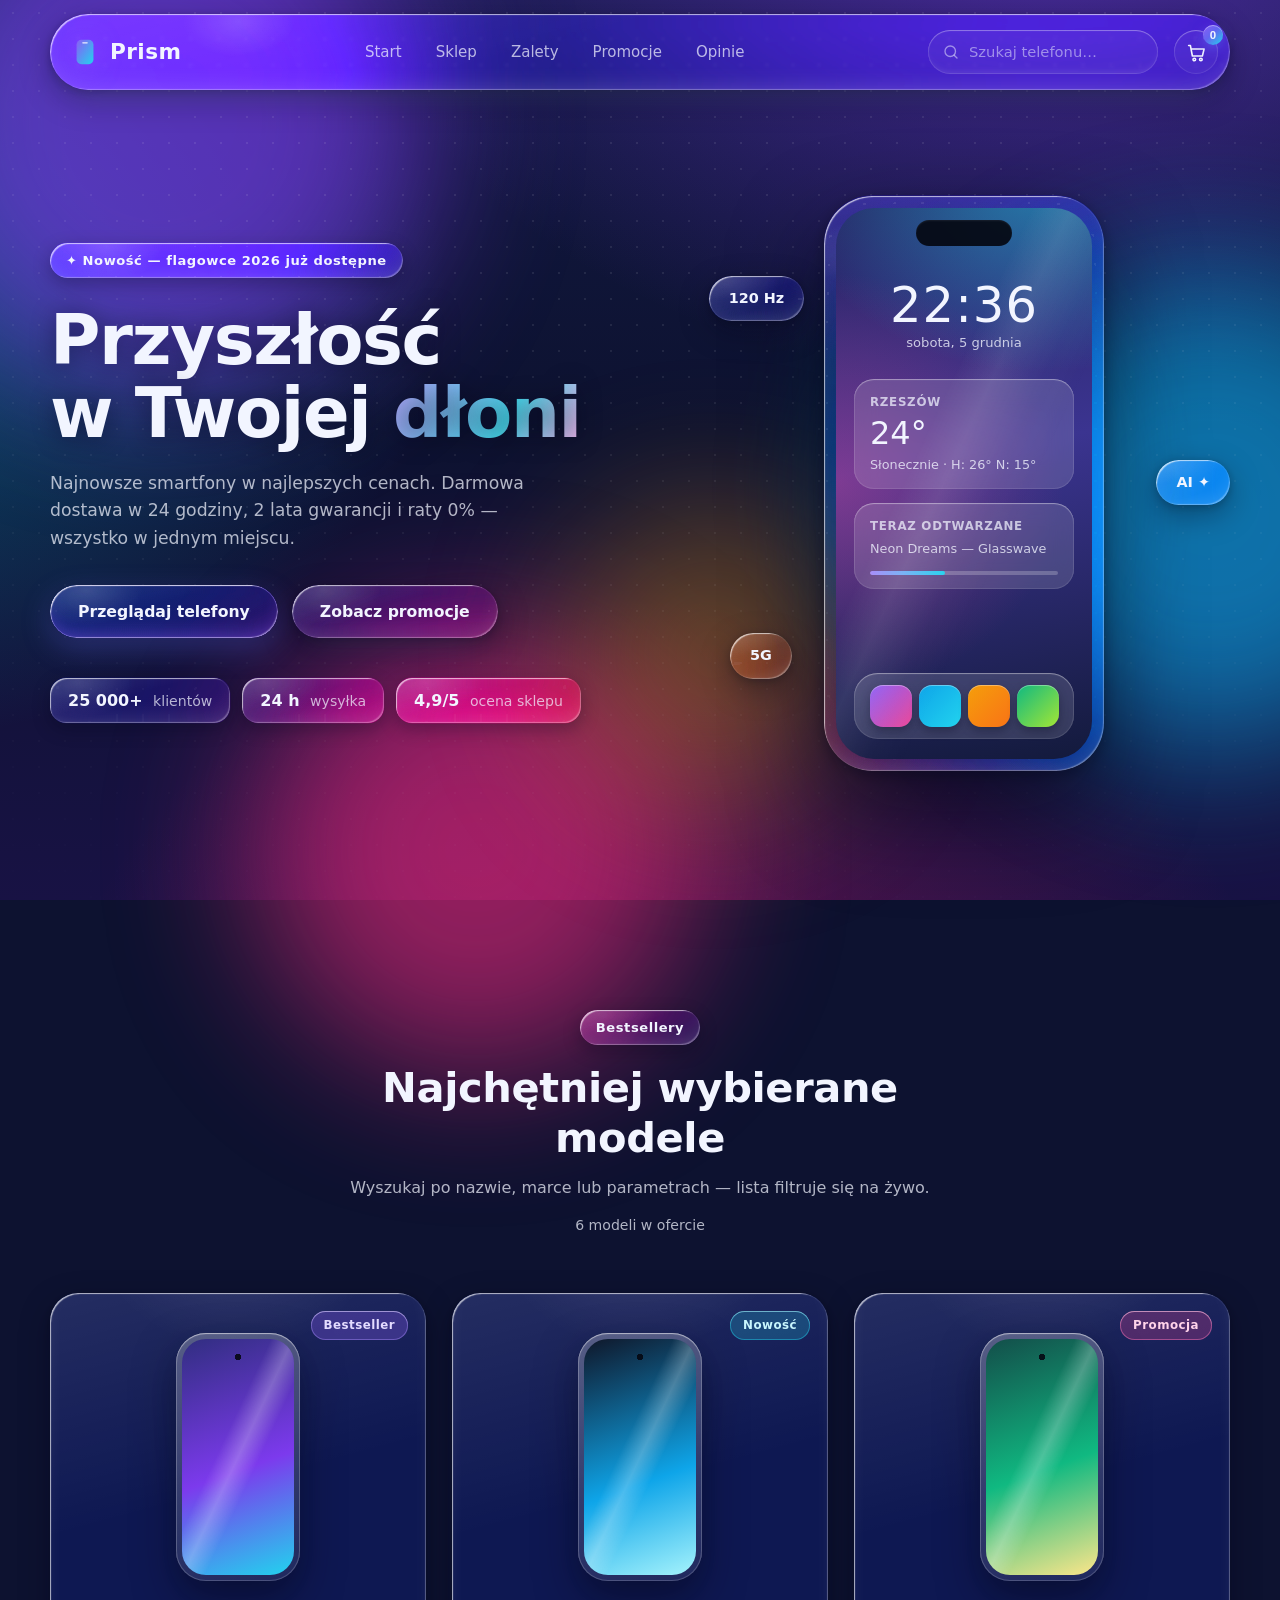
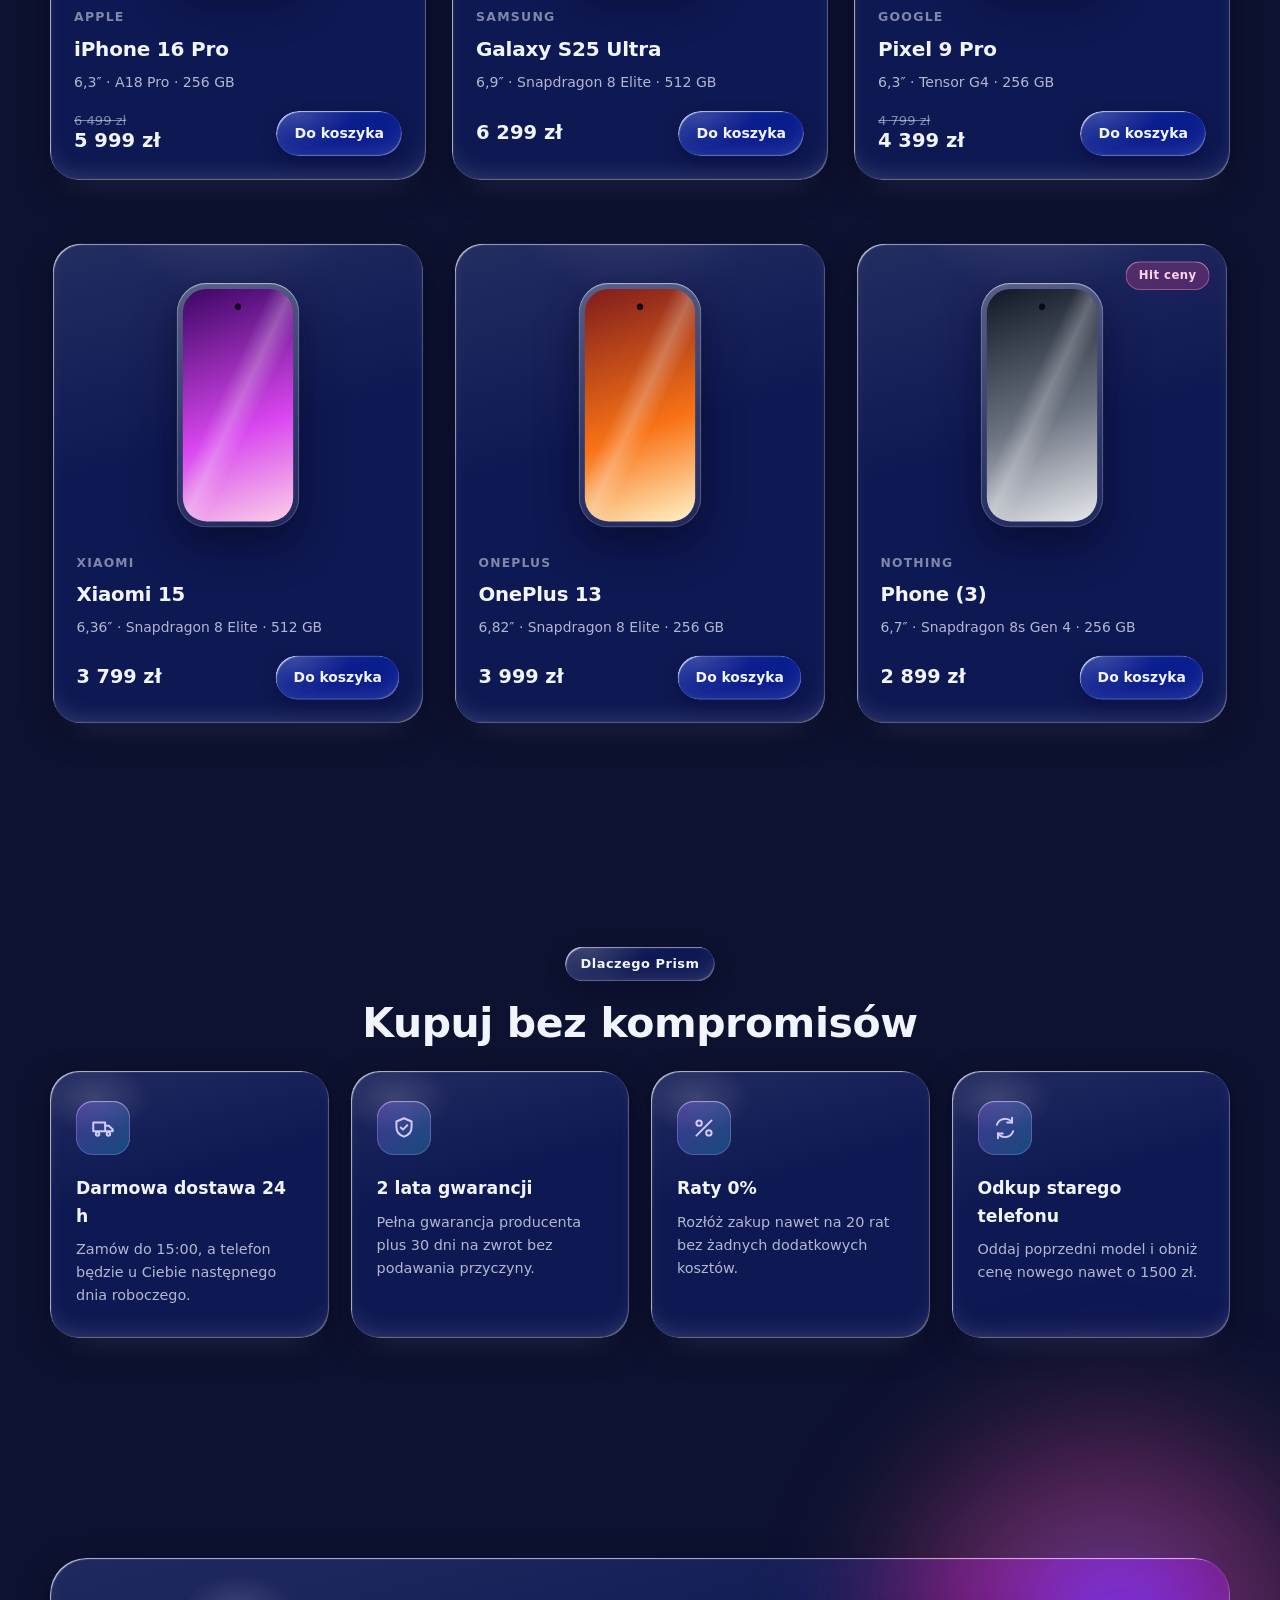
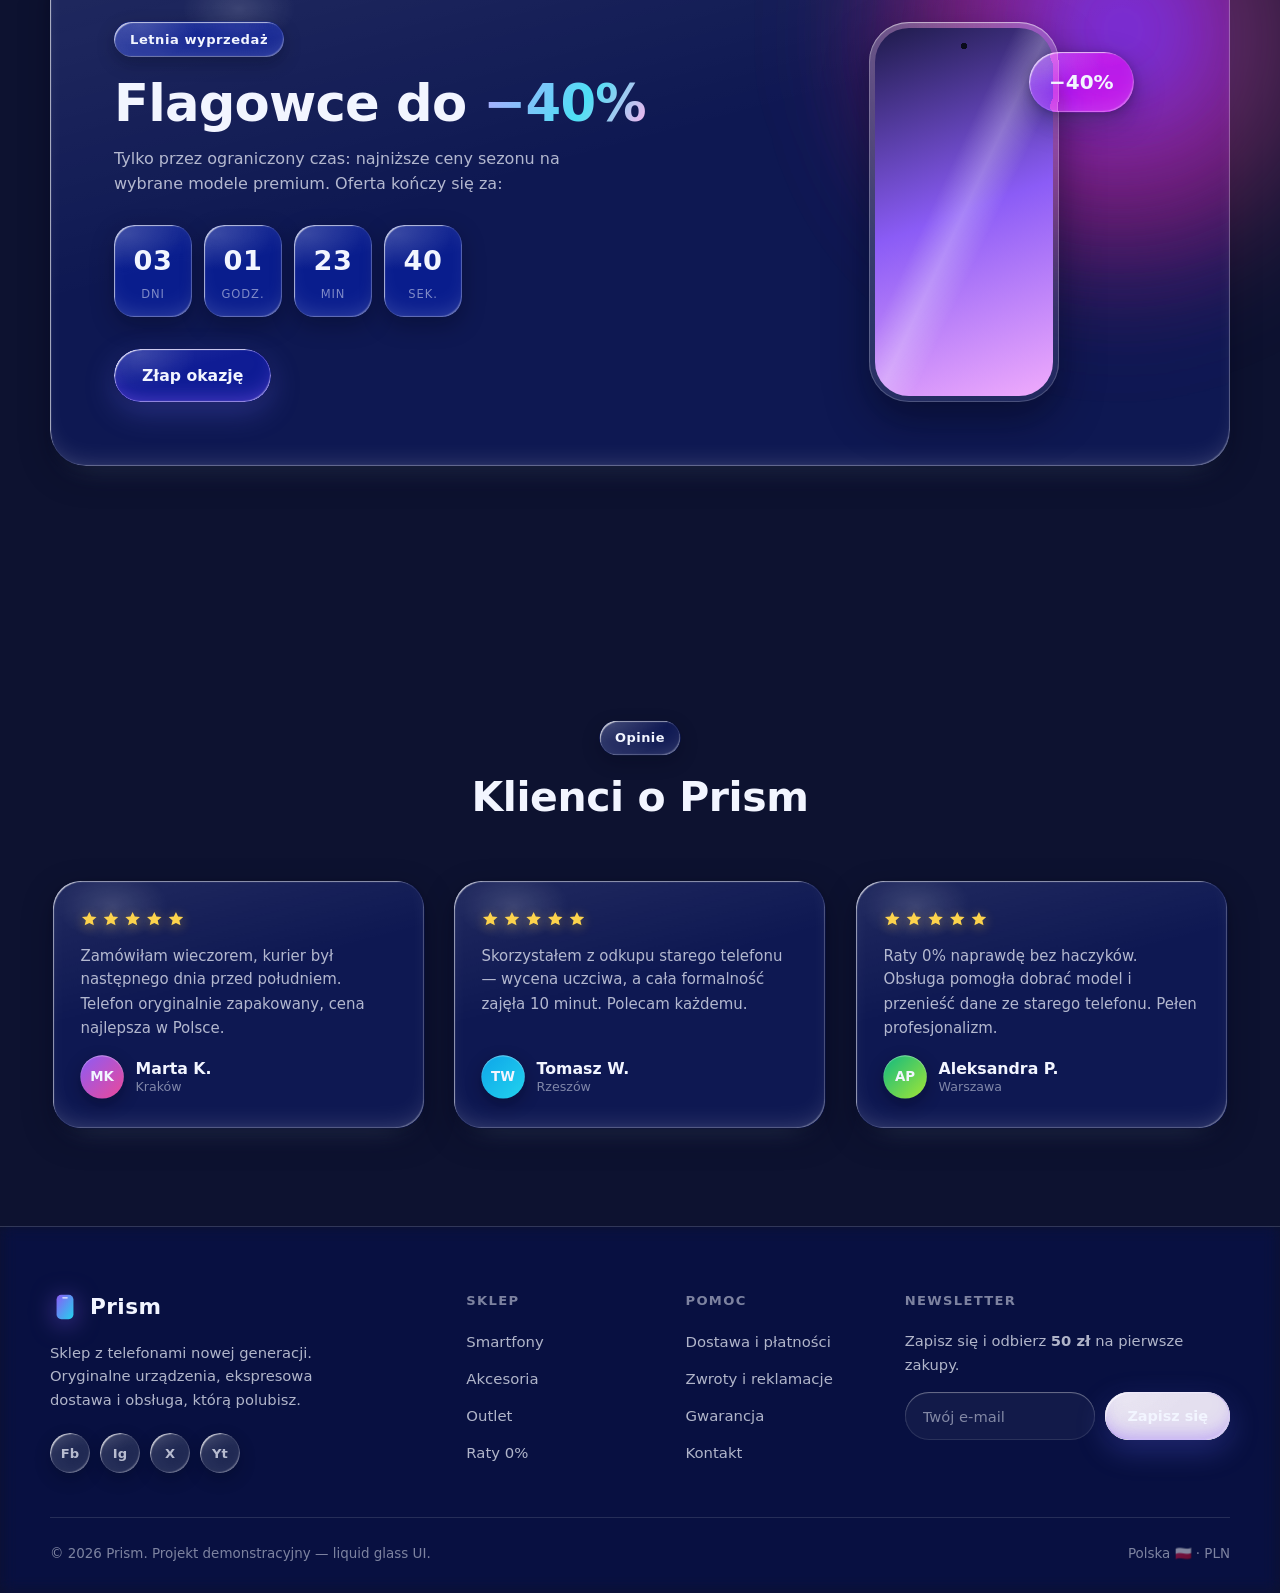
==== index.html @ cc66649d "Add files via upload" ====
<!DOCTYPE html>
<html lang="pl">
<head>
  <meta charset="UTF-8">
  <meta name="viewport" content="width=device-width, initial-scale=1">
  <title>Prism — telefony, które wyprzedzają czas</title>
  <meta name="description" content="Prism — sklep z telefonami w stylistyce liquid glass. Flagowce, bestsellery, promocje i raty 0%.">
  <link rel="icon" href="data:image/svg+xml,%3Csvg xmlns='http://www.w3.org/2000/svg' viewBox='0 0 64 64'%3E%3Cdefs%3E%3ClinearGradient id='g' x1='0' y1='0' x2='1' y2='1'%3E%3Cstop offset='0' stop-color='%238b5cf6'/%3E%3Cstop offset='1' stop-color='%2322d3ee'/%3E%3C/linearGradient%3E%3C/defs%3E%3Crect x='14' y='6' width='36' height='52' rx='10' fill='url(%23g)'/%3E%3Crect x='26' y='11' width='12' height='3' rx='1.5' fill='rgba(255,255,255,.85)'/%3E%3C/svg%3E">
  <link rel="stylesheet" href="styles.css">
</head>
<body>

  <!-- Tło: gradient + pływające kule światła -->
  <div class="bg" aria-hidden="true">
    <div class="orb orb-1"></div>
    <div class="orb orb-2"></div>
    <div class="orb orb-3"></div>
    <div class="orb orb-4"></div>
  </div>

  <!-- Filtr SVG — refrakcja ciekłego szkła (feDisplacementMap zniekształca tło pod szkłem) -->
  <svg class="lg-defs" width="0" height="0" aria-hidden="true" focusable="false">
    <filter id="liquid-lens" x="-35%" y="-35%" width="170%" height="170%" color-interpolation-filters="sRGB">
      <feTurbulence type="fractalNoise" baseFrequency="0.005 0.011" numOctaves="2" seed="14" result="noise"/>
      <feGaussianBlur in="noise" stdDeviation="2" result="soft"/>
      <feDisplacementMap in="SourceGraphic" in2="soft" scale="110" xChannelSelector="R" yChannelSelector="G"/>
    </filter>
  </svg>

  <!-- ===== NAGŁÓWEK ===== -->
  <header class="site-header" id="siteHeader">
    <div class="header-inner glass">
      <a class="logo" href="#start" aria-label="Prism — strona główna">
        <svg class="logo-mark" viewBox="0 0 64 64" aria-hidden="true">
          <defs>
            <linearGradient id="logo-g" x1="0" y1="0" x2="1" y2="1">
              <stop offset="0" stop-color="#8b5cf6"/>
              <stop offset="1" stop-color="#22d3ee"/>
            </linearGradient>
          </defs>
          <rect x="14" y="6" width="36" height="52" rx="10" fill="url(#logo-g)"/>
          <rect x="26" y="11" width="12" height="3" rx="1.5" fill="rgba(255,255,255,.85)"/>
        </svg>
        <span>Prism</span>
      </a>

      <nav class="main-nav" id="mainNav" aria-label="Nawigacja główna">
        <ul>
          <li><a href="#start">Start</a></li>
          <li><a href="#sklep">Sklep</a></li>
          <li><a href="#zalety">Zalety</a></li>
          <li><a href="#promocja">Promocje</a></li>
          <li><a href="#opinie">Opinie</a></li>
        </ul>
      </nav>

      <label class="search-box" for="searchInput">
        <svg viewBox="0 0 24 24" fill="none" stroke="currentColor" stroke-width="1.8" stroke-linecap="round" aria-hidden="true">
          <circle cx="11" cy="11" r="7"/>
          <path d="M20 20l-3.8-3.8"/>
        </svg>
        <input type="search" id="searchInput" placeholder="Szukaj telefonu…" autocomplete="off" aria-label="Szukaj telefonu">
      </label>

      <button class="cart-btn" id="cartBtn" type="button" aria-label="Koszyk">
        <svg viewBox="0 0 24 24" fill="none" stroke="currentColor" stroke-width="1.8" stroke-linecap="round" stroke-linejoin="round" aria-hidden="true">
          <path d="M3 4h2l2.3 12h11.4l2-8H6"/>
          <circle cx="9.5" cy="20" r="1.5"/>
          <circle cx="17" cy="20" r="1.5"/>
        </svg>
        <span class="cart-count" id="cartCount" hidden>0</span>
      </button>

      <button class="menu-toggle" id="menuToggle" type="button" aria-label="Menu" aria-expanded="false" aria-controls="mainNav">
        <span></span><span></span><span></span>
      </button>
    </div>
  </header>

  <main>

    <!-- ===== SEKCJA 1: HERO ===== -->
    <section class="hero" id="start">
      <div class="container hero-grid">
        <div class="hero-copy reveal">
          <span class="eyebrow glass">✦ Nowość — flagowce 2026 już dostępne</span>
          <h1>Przyszłość<br>w Twojej <span class="grad-text">dłoni</span></h1>
          <p class="lead">
            Najnowsze smartfony w najlepszych cenach. Darmowa dostawa w 24 godziny,
            2 lata gwarancji i raty 0% — wszystko w jednym miejscu.
          </p>
          <div class="hero-cta">
            <a class="btn btn-primary glass" href="#sklep">Przeglądaj telefony</a>
            <a class="btn btn-ghost glass" href="#promocja">Zobacz promocje</a>
          </div>
          <ul class="hero-stats">
            <li class="glass"><strong>25 000+</strong> klientów</li>
            <li class="glass"><strong>24 h</strong> wysyłka</li>
            <li class="glass"><strong>4,9/5</strong> ocena sklepu</li>
          </ul>
        </div>

        <div class="hero-visual reveal" style="--d:.15s" aria-hidden="true">
          <div class="phone-glow"></div>
          <div class="phone-frame glass">
            <div class="notch"></div>
            <div class="screen">
              <div class="screen-time" id="screenClock">9:41</div>
              <div class="screen-date" id="screenDate">czwartek, 12 czerwca</div>
              <div class="widget">
                <span class="w-title">Rzeszów</span>
                <span class="w-big">24°</span>
                <span class="w-sub">Słonecznie · H: 26° N: 15°</span>
              </div>
              <div class="widget widget-music">
                <span class="w-title">Teraz odtwarzane</span>
                <span class="w-sub">Neon Dreams — Glasswave</span>
                <span class="w-bar"><i></i></span>
              </div>
              <div class="dock">
                <i></i><i></i><i></i><i></i>
              </div>
            </div>
          </div>
          <span class="chip glass chip-1">120 Hz</span>
          <span class="chip glass chip-2">AI ✦</span>
          <span class="chip glass chip-3">5G</span>
        </div>
      </div>
    </section>

    <!-- ===== SEKCJA 2: BESTSELLERY / SKLEP ===== -->
    <section class="products" id="sklep">
      <div class="container">
        <div class="section-head reveal">
          <span class="eyebrow glass">Bestsellery</span>
          <h2>Najchętniej wybierane modele</h2>
          <p>Wyszukaj po nazwie, marce lub parametrach — lista filtruje się na żywo.</p>
          <p class="search-info" id="searchInfo">6 modeli w ofercie</p>
        </div>

        <div class="products-grid" id="productsGrid">

          <article class="product-card glass reveal" data-search="apple iphone 16 pro 256 gb a18 6,3">
            <span class="p-badge">Bestseller</span>
            <div class="p-visual"><div class="p-phone" style="--screen: linear-gradient(160deg,#312e81,#7c3aed 55%,#22d3ee)"></div></div>
            <div class="p-info">
              <span class="p-brand">Apple</span>
              <h3 class="p-name">iPhone 16 Pro</h3>
              <p class="p-specs">6,3″ · A18 Pro · 256&nbsp;GB</p>
              <div class="p-row">
                <p class="p-price"><s>6&nbsp;499&nbsp;zł</s><strong>5&nbsp;999&nbsp;zł</strong></p>
                <button class="add-btn glass" type="button">Do koszyka</button>
              </div>
            </div>
          </article>

          <article class="product-card glass reveal" style="--d:.05s" data-search="samsung galaxy s25 ultra 512 gb snapdragon 6,9">
            <span class="p-badge p-badge-new">Nowość</span>
            <div class="p-visual"><div class="p-phone" style="--screen: linear-gradient(160deg,#0f172a,#0ea5e9 60%,#a5f3fc)"></div></div>
            <div class="p-info">
              <span class="p-brand">Samsung</span>
              <h3 class="p-name">Galaxy S25 Ultra</h3>
              <p class="p-specs">6,9″ · Snapdragon 8 Elite · 512&nbsp;GB</p>
              <div class="p-row">
                <p class="p-price"><strong>6&nbsp;299&nbsp;zł</strong></p>
                <button class="add-btn glass" type="button">Do koszyka</button>
              </div>
            </div>
          </article>

          <article class="product-card glass reveal" style="--d:.1s" data-search="google pixel 9 pro 256 gb tensor g4 6,3">
            <span class="p-badge p-badge-sale">Promocja</span>
            <div class="p-visual"><div class="p-phone" style="--screen: linear-gradient(160deg,#134e4a,#10b981 55%,#fde68a)"></div></div>
            <div class="p-info">
              <span class="p-brand">Google</span>
              <h3 class="p-name">Pixel 9 Pro</h3>
              <p class="p-specs">6,3″ · Tensor G4 · 256&nbsp;GB</p>
              <div class="p-row">
                <p class="p-price"><s>4&nbsp;799&nbsp;zł</s><strong>4&nbsp;399&nbsp;zł</strong></p>
                <button class="add-btn glass" type="button">Do koszyka</button>
              </div>
            </div>
          </article>

          <article class="product-card glass reveal" style="--d:.15s" data-search="xiaomi 15 512 gb snapdragon 6,36">
            <div class="p-visual"><div class="p-phone" style="--screen: linear-gradient(160deg,#3b0764,#d946ef 60%,#fbcfe8)"></div></div>
            <div class="p-info">
              <span class="p-brand">Xiaomi</span>
              <h3 class="p-name">Xiaomi 15</h3>
              <p class="p-specs">6,36″ · Snapdragon 8 Elite · 512&nbsp;GB</p>
              <div class="p-row">
                <p class="p-price"><strong>3&nbsp;799&nbsp;zł</strong></p>
                <button class="add-btn glass" type="button">Do koszyka</button>
              </div>
            </div>
          </article>

          <article class="product-card glass reveal" style="--d:.2s" data-search="oneplus 13 256 gb snapdragon 6,82">
            <div class="p-visual"><div class="p-phone" style="--screen: linear-gradient(160deg,#7f1d1d,#f97316 60%,#fef3c7)"></div></div>
            <div class="p-info">
              <span class="p-brand">OnePlus</span>
              <h3 class="p-name">OnePlus 13</h3>
              <p class="p-specs">6,82″ · Snapdragon 8 Elite · 256&nbsp;GB</p>
              <div class="p-row">
                <p class="p-price"><strong>3&nbsp;999&nbsp;zł</strong></p>
                <button class="add-btn glass" type="button">Do koszyka</button>
              </div>
            </div>
          </article>

          <article class="product-card glass reveal" style="--d:.25s" data-search="nothing phone 3 256 gb snapdragon 6,7">
            <span class="p-badge p-badge-sale">Hit ceny</span>
            <div class="p-visual"><div class="p-phone" style="--screen: linear-gradient(160deg,#111827,#6b7280 55%,#e5e7eb)"></div></div>
            <div class="p-info">
              <span class="p-brand">Nothing</span>
              <h3 class="p-name">Phone (3)</h3>
              <p class="p-specs">6,7″ · Snapdragon 8s Gen 4 · 256&nbsp;GB</p>
              <div class="p-row">
                <p class="p-price"><strong>2&nbsp;899&nbsp;zł</strong></p>
                <button class="add-btn glass" type="button">Do koszyka</button>
              </div>
            </div>
          </article>

        </div>

        <div class="empty-state glass" id="emptyState" hidden>
          <p>Brak wyników dla „<span id="emptyQuery"></span>”.</p>
          <button class="btn btn-ghost glass" id="clearSearch" type="button">Wyczyść wyszukiwanie</button>
        </div>
      </div>
    </section>

    <!-- ===== SEKCJA 3: ZALETY ===== -->
    <section class="features" id="zalety">
      <div class="container">
        <div class="section-head reveal">
          <span class="eyebrow glass">Dlaczego Prism</span>
          <h2>Kupuj bez kompromisów</h2>
        </div>
        <div class="features-grid">

          <div class="feature-tile glass reveal">
            <span class="f-icon">
              <svg viewBox="0 0 24 24" fill="none" stroke="currentColor" stroke-width="1.8" stroke-linecap="round" stroke-linejoin="round"><path d="M3 7h11v8H3z"/><path d="M14 10h3.4L21 13.4V15h-7"/><circle cx="7" cy="17.5" r="1.6"/><circle cx="17" cy="17.5" r="1.6"/></svg>
            </span>
            <h3>Darmowa dostawa 24 h</h3>
            <p>Zamów do 15:00, a telefon będzie u Ciebie następnego dnia roboczego.</p>
          </div>

          <div class="feature-tile glass reveal" style="--d:.05s">
            <span class="f-icon">
              <svg viewBox="0 0 24 24" fill="none" stroke="currentColor" stroke-width="1.8" stroke-linecap="round" stroke-linejoin="round"><path d="M12 3l7 3v5c0 4.6-3 7.6-7 9-4-1.4-7-4.4-7-9V6l7-3z"/><path d="M9 11.5l2 2 4-4"/></svg>
            </span>
            <h3>2 lata gwarancji</h3>
            <p>Pełna gwarancja producenta plus 30 dni na zwrot bez podawania przyczyny.</p>
          </div>

          <div class="feature-tile glass reveal" style="--d:.1s">
            <span class="f-icon">
              <svg viewBox="0 0 24 24" fill="none" stroke="currentColor" stroke-width="1.8" stroke-linecap="round"><path d="M19 5L5 19"/><circle cx="7.5" cy="7.5" r="2.5"/><circle cx="16.5" cy="16.5" r="2.5"/></svg>
            </span>
            <h3>Raty 0%</h3>
            <p>Rozłóż zakup nawet na 20 rat bez żadnych dodatkowych kosztów.</p>
          </div>

          <div class="feature-tile glass reveal" style="--d:.15s">
            <span class="f-icon">
              <svg viewBox="0 0 24 24" fill="none" stroke="currentColor" stroke-width="1.8" stroke-linecap="round" stroke-linejoin="round"><path d="M4.5 9A8 8 0 0118.6 7"/><path d="M19.5 15A8 8 0 015.4 17"/><path d="M18.5 2.5V7H14"/><path d="M5.5 21.5V17H10"/></svg>
            </span>
            <h3>Odkup starego telefonu</h3>
            <p>Oddaj poprzedni model i obniż cenę nowego nawet o 1500 zł.</p>
          </div>

        </div>
      </div>
    </section>

    <!-- ===== SEKCJA 4: PROMOCJA + ODLICZANIE ===== -->
    <section class="promo" id="promocja">
      <div class="container">
        <div class="promo-banner glass reveal">
          <div class="promo-blob" aria-hidden="true"></div>
          <div class="promo-copy">
            <span class="eyebrow glass">Letnia wyprzedaż</span>
            <h2>Flagowce do <span class="grad-text">−40%</span></h2>
            <p>Tylko przez ograniczony czas: najniższe ceny sezonu na wybrane modele premium. Oferta kończy się za:</p>
            <div class="countdown" aria-live="polite">
              <div class="time-box glass"><span class="t-num" id="cd-days">00</span><span class="t-label">dni</span></div>
              <div class="time-box glass"><span class="t-num" id="cd-hours">00</span><span class="t-label">godz.</span></div>
              <div class="time-box glass"><span class="t-num" id="cd-mins">00</span><span class="t-label">min</span></div>
              <div class="time-box glass"><span class="t-num" id="cd-secs">00</span><span class="t-label">sek.</span></div>
            </div>
            <a class="btn btn-primary glass" href="#sklep">Złap okazję</a>
          </div>
          <div class="promo-visual" aria-hidden="true">
            <div class="p-phone p-phone-big" style="--screen: linear-gradient(160deg,#1e1b4b,#8b5cf6 50%,#f0abfc)"></div>
            <span class="promo-tag glass">−40%</span>
          </div>
        </div>
      </div>
    </section>

    <!-- ===== SEKCJA 5: OPINIE ===== -->
    <section class="reviews" id="opinie">
      <div class="container">
        <div class="section-head reveal">
          <span class="eyebrow glass">Opinie</span>
          <h2>Klienci o Prism</h2>
        </div>
        <div class="reviews-grid">

          <figure class="review-card glass reveal">
            <div class="stars" aria-label="5 z 5 gwiazdek">
              <svg viewBox="0 0 24 24"><path d="M12 2l2.95 6.32 6.9.6-5.22 4.55 1.55 6.74L12 16.98 5.82 20.21l1.55-6.74L2.15 8.92l6.9-.6L12 2z"/></svg>
              <svg viewBox="0 0 24 24"><path d="M12 2l2.95 6.32 6.9.6-5.22 4.55 1.55 6.74L12 16.98 5.82 20.21l1.55-6.74L2.15 8.92l6.9-.6L12 2z"/></svg>
              <svg viewBox="0 0 24 24"><path d="M12 2l2.95 6.32 6.9.6-5.22 4.55 1.55 6.74L12 16.98 5.82 20.21l1.55-6.74L2.15 8.92l6.9-.6L12 2z"/></svg>
              <svg viewBox="0 0 24 24"><path d="M12 2l2.95 6.32 6.9.6-5.22 4.55 1.55 6.74L12 16.98 5.82 20.21l1.55-6.74L2.15 8.92l6.9-.6L12 2z"/></svg>
              <svg viewBox="0 0 24 24"><path d="M12 2l2.95 6.32 6.9.6-5.22 4.55 1.55 6.74L12 16.98 5.82 20.21l1.55-6.74L2.15 8.92l6.9-.6L12 2z"/></svg>
            </div>
            <blockquote>Zamówiłam wieczorem, kurier był następnego dnia przed południem. Telefon oryginalnie zapakowany, cena najlepsza w Polsce.</blockquote>
            <figcaption><span class="avatar" style="--av: linear-gradient(135deg,#8b5cf6,#ec4899)">MK</span><span><strong>Marta K.</strong><em>Kraków</em></span></figcaption>
          </figure>

          <figure class="review-card glass reveal" style="--d:.08s">
            <div class="stars" aria-label="5 z 5 gwiazdek">
              <svg viewBox="0 0 24 24"><path d="M12 2l2.95 6.32 6.9.6-5.22 4.55 1.55 6.74L12 16.98 5.82 20.21l1.55-6.74L2.15 8.92l6.9-.6L12 2z"/></svg>
              <svg viewBox="0 0 24 24"><path d="M12 2l2.95 6.32 6.9.6-5.22 4.55 1.55 6.74L12 16.98 5.82 20.21l1.55-6.74L2.15 8.92l6.9-.6L12 2z"/></svg>
              <svg viewBox="0 0 24 24"><path d="M12 2l2.95 6.32 6.9.6-5.22 4.55 1.55 6.74L12 16.98 5.82 20.21l1.55-6.74L2.15 8.92l6.9-.6L12 2z"/></svg>
              <svg viewBox="0 0 24 24"><path d="M12 2l2.95 6.32 6.9.6-5.22 4.55 1.55 6.74L12 16.98 5.82 20.21l1.55-6.74L2.15 8.92l6.9-.6L12 2z"/></svg>
              <svg viewBox="0 0 24 24"><path d="M12 2l2.95 6.32 6.9.6-5.22 4.55 1.55 6.74L12 16.98 5.82 20.21l1.55-6.74L2.15 8.92l6.9-.6L12 2z"/></svg>
            </div>
            <blockquote>Skorzystałem z odkupu starego telefonu — wycena uczciwa, a cała formalność zajęła 10 minut. Polecam każdemu.</blockquote>
            <figcaption><span class="avatar" style="--av: linear-gradient(135deg,#0ea5e9,#22d3ee)">TW</span><span><strong>Tomasz W.</strong><em>Rzeszów</em></span></figcaption>
          </figure>

          <figure class="review-card glass reveal" style="--d:.16s">
            <div class="stars" aria-label="5 z 5 gwiazdek">
              <svg viewBox="0 0 24 24"><path d="M12 2l2.95 6.32 6.9.6-5.22 4.55 1.55 6.74L12 16.98 5.82 20.21l1.55-6.74L2.15 8.92l6.9-.6L12 2z"/></svg>
              <svg viewBox="0 0 24 24"><path d="M12 2l2.95 6.32 6.9.6-5.22 4.55 1.55 6.74L12 16.98 5.82 20.21l1.55-6.74L2.15 8.92l6.9-.6L12 2z"/></svg>
              <svg viewBox="0 0 24 24"><path d="M12 2l2.95 6.32 6.9.6-5.22 4.55 1.55 6.74L12 16.98 5.82 20.21l1.55-6.74L2.15 8.92l6.9-.6L12 2z"/></svg>
              <svg viewBox="0 0 24 24"><path d="M12 2l2.95 6.32 6.9.6-5.22 4.55 1.55 6.74L12 16.98 5.82 20.21l1.55-6.74L2.15 8.92l6.9-.6L12 2z"/></svg>
              <svg viewBox="0 0 24 24"><path d="M12 2l2.95 6.32 6.9.6-5.22 4.55 1.55 6.74L12 16.98 5.82 20.21l1.55-6.74L2.15 8.92l6.9-.6L12 2z"/></svg>
            </div>
            <blockquote>Raty 0% naprawdę bez haczyków. Obsługa pomogła dobrać model i przenieść dane ze starego telefonu. Pełen profesjonalizm.</blockquote>
            <figcaption><span class="avatar" style="--av: linear-gradient(135deg,#10b981,#a3e635)">AP</span><span><strong>Aleksandra P.</strong><em>Warszawa</em></span></figcaption>
          </figure>

        </div>
      </div>
    </section>

  </main>

  <!-- ===== STOPKA ===== -->
  <footer class="site-footer">
    <div class="container">
      <div class="footer-grid">
        <div class="footer-about">
          <a class="logo" href="#start">
            <svg class="logo-mark" viewBox="0 0 64 64" aria-hidden="true">
              <rect x="14" y="6" width="36" height="52" rx="10" fill="url(#logo-g)"/>
              <rect x="26" y="11" width="12" height="3" rx="1.5" fill="rgba(255,255,255,.85)"/>
            </svg>
            <span>Prism</span>
          </a>
          <p>Sklep z telefonami nowej generacji. Oryginalne urządzenia, ekspresowa dostawa i obsługa, którą polubisz.</p>
          <div class="socials">
            <a href="#" class="glass" aria-label="Facebook">Fb</a>
            <a href="#" class="glass" aria-label="Instagram">Ig</a>
            <a href="#" class="glass" aria-label="X">X</a>
            <a href="#" class="glass" aria-label="YouTube">Yt</a>
          </div>
        </div>

        <nav class="footer-col" aria-label="Sklep">
          <h4>Sklep</h4>
          <ul>
            <li><a href="#sklep">Smartfony</a></li>
            <li><a href="#sklep">Akcesoria</a></li>
            <li><a href="#promocja">Outlet</a></li>
            <li><a href="#zalety">Raty 0%</a></li>
          </ul>
        </nav>

        <nav class="footer-col" aria-label="Pomoc">
          <h4>Pomoc</h4>
          <ul>
            <li><a href="#zalety">Dostawa i płatności</a></li>
            <li><a href="#zalety">Zwroty i reklamacje</a></li>
            <li><a href="#zalety">Gwarancja</a></li>
            <li><a href="#opinie">Kontakt</a></li>
          </ul>
        </nav>

        <div class="footer-col footer-news">
          <h4>Newsletter</h4>
          <p>Zapisz się i odbierz <strong>50 zł</strong> na pierwsze zakupy.</p>
          <form class="newsletter-form" id="newsletterForm" novalidate>
            <input type="email" id="newsletterEmail" placeholder="Twój e-mail" required aria-label="Adres e-mail">
            <button class="btn btn-primary glass" type="submit">Zapisz się</button>
          </form>
          <p class="newsletter-msg" id="newsletterMsg" hidden>Dziękujemy! Sprawdź skrzynkę ✦</p>
        </div>
      </div>

      <div class="footer-bottom">
        <p>© <span id="year">2026</span> Prism. Projekt demonstracyjny — liquid glass UI.</p>
        <p>Polska 🇵🇱 · PLN</p>
      </div>
    </div>
  </footer>

  <div class="toast glass" id="toast" role="status" aria-live="polite"></div>

  <script src="script.js"></script>
</body>
</html>
---- styles.css ----
/* ============================================================
   PRISM — sklep z telefonami | LIQUID GLASS (styl iOS 26)
   Szkło = 3 warstwy:
     ::before  → refrakcja tła (backdrop-filter + feDisplacementMap)
     ::after   → delikatny tint + świetlisty rant (rim light)
     treść     → normalny przepływ, ponad warstwami
   ============================================================ */

@property --lg-tint {
  syntax: "<color>";
  inherits: true;
  initial-value: rgba(255, 255, 255, 0.03);
}

:root {
  --bg: #0d1230;
  --ink: #f2f5ff;
  --muted: rgba(242, 245, 255, .72);
  --faint: rgba(242, 245, 255, .5);
  --hairline: rgba(255, 255, 255, .12);
  --violet: #8b5cf6;
  --cyan: #22d3ee;
  --pink: #ec4899;
  --grad: linear-gradient(135deg, #8b5cf6, #6366f1 45%, #22d3ee);
  --header-h: 76px;
}

* { margin: 0; padding: 0; box-sizing: border-box; }

html { scroll-behavior: smooth; }

body {
  font-family: "Segoe UI Variable Display", "Segoe UI", system-ui, -apple-system, sans-serif;
  background: var(--bg);
  color: var(--ink);
  line-height: 1.6;
  overflow-x: hidden;
  -webkit-font-smoothing: antialiased;
}

::selection { background: rgba(139, 92, 246, .45); }

img, svg { display: block; }

a { color: inherit; text-decoration: none; }

ul { list-style: none; }

:focus-visible {
  outline: 2px solid var(--cyan);
  outline-offset: 3px;
  border-radius: 6px;
}

.container {
  width: min(1180px, 100% - 48px);
  margin-inline: auto;
}

section { scroll-margin-top: calc(var(--header-h) + 24px); }

.lg-defs { position: absolute; }

/* ============================================================
   TŁO — żywa „tapeta”: kolorowe kule + siatka punktów
   (im bogatsze tło, tym lepiej widać refrakcję szkła)
   ============================================================ */

.bg {
  position: fixed;
  inset: 0;
  z-index: -3;
  background:
    radial-gradient(1150px 800px at 82% -12%, rgba(124, 58, 237, .55), transparent 62%),
    radial-gradient(1000px 760px at -12% 32%, rgba(8, 145, 178, .5), transparent 60%),
    radial-gradient(950px 720px at 52% 118%, rgba(190, 24, 93, .45), transparent 64%),
    linear-gradient(180deg, #131a44, #0d1230 48%, #181244);
}

.bg::after {
  /* siatka punktów — przez soczewkę szkła pięknie faluje */
  content: "";
  position: absolute;
  inset: 0;
  background-image: radial-gradient(rgba(255, 255, 255, .16) 1px, transparent 1.6px);
  background-size: 26px 26px;
  opacity: .55;
  -webkit-mask-image: radial-gradient(130% 120% at 50% 0%, #000 30%, transparent 95%);
  mask-image: radial-gradient(130% 120% at 50% 0%, #000 30%, transparent 95%);
}

.orb {
  position: fixed;
  z-index: -2;
  border-radius: 50%;
  filter: blur(75px);
  opacity: .65;
  animation: drift 26s ease-in-out infinite alternate;
}

.orb-1 { width: 540px; height: 540px; background: #7c3aed; top: -150px; left: -110px; }
.orb-2 { width: 480px; height: 480px; background: #0ea5e9; top: 30%; right: -170px; animation-delay: -8s; animation-duration: 30s; }
.orb-3 { width: 440px; height: 440px; background: #db2777; bottom: -170px; left: 20%; animation-delay: -16s; animation-duration: 34s; }
.orb-4 { width: 300px; height: 300px; background: #f59e0b; top: 56%; left: 44%; opacity: .35; animation-delay: -22s; animation-duration: 38s; }

@keyframes drift {
  from { transform: translate(0, 0) scale(1); }
  to   { transform: translate(90px, 60px) scale(1.15); }
}

/* ============================================================
   LIQUID GLASS — rdzeń efektu
   ============================================================ */

.glass {
  /* z-index: 0 tworzy kontekst warstw dla pseudoelementów,
     nie odcinając próbkowania tła przez backdrop-filter */
  position: relative;
  z-index: 0;
  border-radius: var(--lg-r, 24px);
  /* ostatni cień = jasna „kaustyka”, jak światło skupione pod kroplą */
  box-shadow:
    0 10px 30px rgba(3, 6, 24, .35),
    0 2px 8px rgba(3, 6, 24, .22),
    0 18px 30px -22px rgba(170, 200, 255, .35);
}

.glass::before {
  /* warstwa refrakcji: bez rozmycia — tylko załamanie obrazu jak przez wodę.
     inset -12px daje filtrowi margines próbkowania tła poza elementem,
     a clip-path przycina wynik z powrotem do kształtu szkła.
     --lens ustawia JS: indywidualna soczewka kropli dla każdego elementu */
  content: "";
  position: absolute;
  inset: -12px;
  z-index: -2;
  border-radius: inherit;
  clip-path: inset(12px round var(--lg-r, 24px));
  -webkit-backdrop-filter: blur(var(--lg-blur, 0px)) saturate(200%);
  backdrop-filter: blur(var(--lg-blur, 0px)) saturate(200%);
  filter: var(--lens, url(#liquid-lens));
}

.glass::after {
  /* tint + świetlisty rant jak na krawędzi soczewki */
  content: "";
  position: absolute;
  inset: 0;
  z-index: -1;
  border-radius: inherit;
  background:
    radial-gradient(80px 50px at 16% 10%, rgba(255, 255, 255, .14), transparent 70%),
    linear-gradient(165deg, rgba(255, 255, 255, .08), rgba(255, 255, 255, 0) 42%),
    var(--lg-tint, rgba(255, 255, 255, .03));
  box-shadow:
    inset 2px 2px 1px -1px rgba(255, 255, 255, .65),
    inset -2px -2px 1px -1px rgba(255, 255, 255, .25),
    inset 0 0 0 1px rgba(255, 255, 255, .07),
    inset 0 -12px 28px -16px rgba(255, 255, 255, .25);
  pointer-events: none;
  transition: background .35s, box-shadow .35s;
}

/* wariant bez zniekształcenia — dla małych pigułek (lżejszy dla GPU) */
.no-warp::before { filter: none; }

/* ============================================================
   NAGŁÓWEK — szklana pastylka
   ============================================================ */

.site-header {
  position: fixed;
  top: 14px;
  left: 0;
  right: 0;
  z-index: 100;
}

.header-inner {
  --lg-r: 999px;
  --lg-blur: 1.5px;
  width: min(1180px, 100% - 32px);
  margin-inline: auto;
  height: var(--header-h);
  padding: 0 12px 0 20px;
  display: flex;
  align-items: center;
  gap: 16px;
}

.site-header.scrolled .header-inner {
  --lg-tint: rgba(10, 14, 34, .32);
  box-shadow: 0 18px 50px rgba(3, 6, 24, .55), 0 2px 8px rgba(3, 6, 24, .3);
}

.logo {
  display: flex;
  align-items: center;
  gap: 10px;
  font-size: 1.35rem;
  font-weight: 700;
  letter-spacing: .02em;
}

.logo-mark { width: 30px; height: 30px; filter: drop-shadow(0 4px 12px rgba(139, 92, 246, .55)); }

.main-nav { margin-inline: auto; }

.main-nav ul { display: flex; gap: 4px; position: relative; }

.main-nav a {
  position: relative;
  z-index: 1;
  display: block;
  padding: 9px 15px;
  border-radius: 999px;
  font-size: .94rem;
  color: var(--muted);
  transition: color .25s, background .25s;
}

.main-nav a:hover { color: var(--ink); }

/* lepka kapsuła przelewająca się między linkami (pozycję ustawia JS) */
.nav-blob {
  position: absolute;
  top: 50%;
  height: 38px;
  transform: translateY(-50%);
  border-radius: 999px;
  background: rgba(255, 255, 255, .1);
  box-shadow:
    inset 1.5px 1.5px 1px -1px rgba(255, 255, 255, .6),
    inset -1.5px -1.5px 1px -1px rgba(255, 255, 255, .25),
    inset 0 0 0 1px rgba(255, 255, 255, .06);
  opacity: 0;
  pointer-events: none;
  transition:
    left .5s cubic-bezier(.3, 1.55, .35, 1),
    width .5s cubic-bezier(.3, 1.55, .35, 1),
    opacity .25s;
}

.main-nav.blob-on .nav-blob { opacity: 1; }

/* Wyszukiwarka — czysta szybka wewnątrz pastylki */

.search-box {
  display: flex;
  align-items: center;
  gap: 9px;
  padding: 0 14px;
  height: 44px;
  width: 230px;
  border-radius: 999px;
  background: rgba(255, 255, 255, .04);
  box-shadow:
    inset 0 1px 1px rgba(255, 255, 255, .3),
    inset 0 0 0 1px rgba(255, 255, 255, .1),
    inset 0 -6px 12px -8px rgba(255, 255, 255, .2);
  color: var(--faint);
  cursor: text;
  /* sprężyste rozciąganie jak kropla wody */
  transition: width .5s cubic-bezier(.3, 1.4, .35, 1), background .3s, box-shadow .3s;
}

.search-box svg { width: 18px; height: 18px; flex-shrink: 0; }

.search-box:focus-within {
  width: 300px;
  background: rgba(255, 255, 255, .08);
  box-shadow:
    inset 0 1px 1px rgba(255, 255, 255, .35),
    inset 0 0 0 1px rgba(167, 139, 250, .5),
    0 0 0 4px rgba(139, 92, 246, .18);
}

.search-box input {
  flex: 1;
  min-width: 0;
  background: none;
  border: none;
  outline: none;
  color: var(--ink);
  font: inherit;
  font-size: .92rem;
}

.search-box input::placeholder { color: var(--faint); }

.search-box input::-webkit-search-cancel-button { -webkit-appearance: none; }

/* Koszyk */

.cart-btn {
  position: relative;
  width: 44px;
  height: 44px;
  flex-shrink: 0;
  display: grid;
  place-items: center;
  border-radius: 999px;
  border: none;
  background: rgba(255, 255, 255, .04);
  box-shadow: inset 0 1px 1px rgba(255, 255, 255, .3), inset 0 0 0 1px rgba(255, 255, 255, .1);
  color: var(--ink);
  cursor: pointer;
  transition: background .25s, transform .2s;
}

.cart-btn:hover { background: rgba(255, 255, 255, .1); transform: translateY(-1px); }

.cart-btn svg { width: 21px; height: 21px; }

.cart-count {
  position: absolute;
  top: -5px;
  right: -5px;
  min-width: 20px;
  height: 20px;
  padding: 0 5px;
  display: grid;
  place-items: center;
  border-radius: 999px;
  background: var(--grad);
  font-size: .72rem;
  font-weight: 700;
  box-shadow: 0 4px 12px rgba(99, 102, 241, .55), inset 0 1px 0 rgba(255, 255, 255, .4);
}

.cart-count.pop { animation: pop .35s ease; }

@keyframes pop {
  40% { transform: scale(1.45); }
  100% { transform: scale(1); }
}

/* Hamburger */

.menu-toggle {
  display: none;
  width: 44px;
  height: 44px;
  flex-direction: column;
  justify-content: center;
  align-items: center;
  gap: 5px;
  border-radius: 999px;
  border: none;
  background: rgba(255, 255, 255, .04);
  box-shadow: inset 0 1px 1px rgba(255, 255, 255, .3), inset 0 0 0 1px rgba(255, 255, 255, .1);
  cursor: pointer;
}

.menu-toggle span {
  width: 18px;
  height: 2px;
  border-radius: 2px;
  background: var(--ink);
  transition: transform .3s, opacity .3s;
}

.site-header.nav-open .menu-toggle span:nth-child(1) { transform: translateY(7px) rotate(45deg); }
.site-header.nav-open .menu-toggle span:nth-child(2) { opacity: 0; }
.site-header.nav-open .menu-toggle span:nth-child(3) { transform: translateY(-7px) rotate(-45deg); }

/* ============================================================
   PRZYCISKI I DROBNE ELEMENTY
   ============================================================ */

.btn {
  --lg-r: 999px;
  --lg-blur: 0px;
  position: relative;
  overflow: hidden;
  display: inline-flex;
  align-items: center;
  justify-content: center;
  gap: 8px;
  padding: 14px 28px;
  border-radius: 999px;
  border: none;
  font: inherit;
  font-size: .98rem;
  font-weight: 600;
  color: var(--ink);
  cursor: pointer;
  transition: transform .2s, box-shadow .3s, background .3s;
}

/* galaretowate „rozchlapanie” przy najechaniu */
@keyframes jelly {
  0%   { transform: translateY(0) scale(1, 1); }
  30%  { transform: translateY(-4px) scale(1.05, .93); }
  55%  { transform: translateY(-2px) scale(.97, 1.05); }
  78%  { transform: translateY(-2px) scale(1.015, .985); }
  100% { transform: translateY(-2px) scale(1, 1); }
}

.btn:hover, .add-btn:hover, .cart-btn:hover {
  animation: jelly .6s cubic-bezier(.34, .8, .4, 1) forwards;
}

/* plusk wody w miejscu kliknięcia (element wstawia JS) */
.splash {
  position: absolute;
  width: 14px;
  height: 14px;
  margin: -7px;
  border-radius: 50%;
  background: radial-gradient(circle, rgba(255, 255, 255, .5), rgba(255, 255, 255, 0) 70%);
  pointer-events: none;
  animation: splash .55s ease-out forwards;
}

@keyframes splash {
  from { transform: scale(.4); opacity: 1; }
  to   { transform: scale(9); opacity: 0; }
}

/* primary = czyste ciekłe szkło, wyróżnia je tylko fioletowy rant i poświata */
.btn-primary {
  --lg-tint: rgba(139, 92, 246, .1);
  box-shadow: 0 10px 30px rgba(99, 102, 241, .3), 0 2px 8px rgba(3, 6, 24, .25);
}

.btn-primary::after {
  box-shadow:
    inset 2px 2px 1px -1px rgba(255, 255, 255, .75),
    inset -2px -2px 1px -1px rgba(255, 255, 255, .3),
    inset 0 0 0 1px rgba(167, 139, 250, .45),
    inset 0 -12px 22px -12px rgba(139, 92, 246, .6);
}

.btn-primary:hover {
  --lg-tint: rgba(139, 92, 246, .22);
  transform: translateY(-2px);
  box-shadow: 0 16px 40px rgba(99, 102, 241, .5), 0 2px 8px rgba(3, 6, 24, .25);
}

.btn-ghost { --lg-r: 999px; --lg-blur: 0px; }

.btn-ghost:hover { --lg-tint: rgba(255, 255, 255, .08); transform: translateY(-2px); }

.eyebrow {
  --lg-r: 999px;
  --lg-blur: 0px;
  display: inline-block;
  padding: 7px 16px;
  font-size: .82rem;
  font-weight: 600;
  letter-spacing: .04em;
  color: var(--ink);
  box-shadow: 0 6px 18px rgba(3, 6, 24, .3);
}

.grad-text {
  background: linear-gradient(120deg, #b9a4ff, #4ce0f5 60%, #ffb1ec);
  -webkit-background-clip: text;
  background-clip: text;
  color: transparent;
}

.section-head {
  text-align: center;
  max-width: 640px;
  margin: 0 auto 56px;
}

.section-head h2 {
  font-size: clamp(1.8rem, 3.4vw, 2.6rem);
  line-height: 1.2;
  margin: 18px 0 12px;
  letter-spacing: -.01em;
}

.section-head p { color: var(--muted); }

.search-info {
  margin-top: 14px;
  font-size: .88rem;
  color: var(--faint);
}

/* ============================================================
   SEKCJA 1 — HERO
   ============================================================ */

.hero {
  min-height: 100vh;
  display: flex;
  align-items: center;
  padding: calc(var(--header-h) + 70px) 0 80px;
}

.hero-grid {
  display: grid;
  grid-template-columns: 1.05fr .95fr;
  align-items: center;
  gap: 60px;
}

.hero h1 {
  font-size: clamp(2.5rem, 5.4vw, 4.3rem);
  line-height: 1.06;
  letter-spacing: -.02em;
  margin: 26px 0 20px;
  text-shadow: 0 2px 24px rgba(3, 6, 24, .45);
}

.lead {
  font-size: 1.08rem;
  color: var(--muted);
  max-width: 480px;
}

.hero-cta { display: flex; flex-wrap: wrap; gap: 14px; margin: 32px 0 40px; }

.hero-stats { display: flex; flex-wrap: wrap; gap: 12px; }

.hero-stats li {
  --lg-r: 16px;
  --lg-blur: 0px;
  padding: 10px 18px;
  font-size: .88rem;
  color: var(--muted);
  box-shadow: 0 6px 18px rgba(3, 6, 24, .3);
}

.hero-stats strong { color: var(--ink); margin-right: 6px; font-size: 1rem; }

/* Telefon w hero — rama z ciekłego szkła */

.hero-visual {
  position: relative;
  display: flex;
  justify-content: center;
}

.phone-glow {
  position: absolute;
  inset: 8% 16%;
  background: radial-gradient(closest-side, rgba(139, 92, 246, .55), rgba(34, 211, 238, .2), transparent);
  filter: blur(48px);
  z-index: -1;
}

.phone-frame {
  --lg-r: 48px;
  --lg-blur: 0px;
  --lg-tint: rgba(255, 255, 255, .04);
  width: 280px;
  height: 575px;
  padding: 12px;
  animation: float 7s ease-in-out infinite;
  box-shadow: 0 40px 90px rgba(3, 6, 24, .6), 0 4px 14px rgba(3, 6, 24, .35);
}

.notch {
  position: absolute;
  top: 24px;
  left: 50%;
  transform: translateX(-50%);
  width: 96px;
  height: 26px;
  border-radius: 999px;
  background: rgba(5, 8, 18, .92);
  z-index: 3;
  box-shadow: inset 0 1px 2px rgba(255, 255, 255, .08);
}

.screen {
  height: 100%;
  border-radius: 38px;
  overflow: hidden;
  position: relative;
  background:
    radial-gradient(420px 320px at 80% -5%, rgba(34, 211, 238, .5), transparent 60%),
    radial-gradient(380px 350px at 0% 50%, rgba(236, 72, 153, .38), transparent 60%),
    linear-gradient(170deg, #272363, #3b3490 45%, #131a3c);
  padding: 70px 18px 20px;
  display: flex;
  flex-direction: column;
}

.screen::after {
  /* refleks świetlny na ekranie */
  content: "";
  position: absolute;
  inset: 0;
  background: linear-gradient(115deg, transparent 38%, rgba(255, 255, 255, .1) 46%, rgba(255, 255, 255, .02) 56%, transparent 64%);
  pointer-events: none;
}

.screen-time {
  font-size: 3.1rem;
  font-weight: 200;
  text-align: center;
  letter-spacing: .02em;
  line-height: 1.1;
}

.screen-date {
  text-align: center;
  font-size: .82rem;
  color: rgba(242, 245, 255, .78);
  margin-bottom: 26px;
}

.widget {
  background: rgba(255, 255, 255, .14);
  -webkit-backdrop-filter: blur(12px);
  backdrop-filter: blur(12px);
  border-radius: 20px;
  padding: 14px 16px;
  margin-bottom: 14px;
  display: flex;
  flex-direction: column;
  gap: 3px;
  box-shadow: inset 0 1px 1px rgba(255, 255, 255, .35), inset 0 0 0 1px rgba(255, 255, 255, .1);
}

.w-title { font-size: .74rem; font-weight: 600; letter-spacing: .06em; text-transform: uppercase; color: rgba(242, 245, 255, .72); }
.w-big   { font-size: 2rem; font-weight: 300; line-height: 1.15; }
.w-sub   { font-size: .8rem; color: rgba(242, 245, 255, .78); }

.w-bar {
  margin-top: 8px;
  height: 4px;
  border-radius: 999px;
  background: rgba(255, 255, 255, .22);
  overflow: hidden;
}

.w-bar i {
  display: block;
  height: 100%;
  width: 40%;
  border-radius: inherit;
  background: linear-gradient(90deg, #a78bfa, #22d3ee);
  animation: progress 14s linear infinite;
}

@keyframes progress {
  from { width: 6%; }
  to   { width: 96%; }
}

.dock {
  margin-top: auto;
  background: rgba(255, 255, 255, .14);
  -webkit-backdrop-filter: blur(12px);
  backdrop-filter: blur(12px);
  border-radius: 24px;
  padding: 12px;
  display: flex;
  justify-content: space-around;
  box-shadow: inset 0 1px 1px rgba(255, 255, 255, .35), inset 0 0 0 1px rgba(255, 255, 255, .1);
}

.dock i {
  width: 42px;
  height: 42px;
  border-radius: 13px;
  box-shadow: inset 0 1px 0 rgba(255, 255, 255, .35), 0 4px 10px rgba(3, 6, 24, .3);
}

.dock i:nth-child(1) { background: linear-gradient(135deg, #8b5cf6, #ec4899); }
.dock i:nth-child(2) { background: linear-gradient(135deg, #0ea5e9, #22d3ee); }
.dock i:nth-child(3) { background: linear-gradient(135deg, #f59e0b, #f97316); }
.dock i:nth-child(4) { background: linear-gradient(135deg, #10b981, #a3e635); }

/* Chipy wokół telefonu — kapsułki ciekłego szkła */

.chip {
  --lg-r: 999px;
  --lg-blur: 0px;
  position: absolute;
  padding: 11px 20px;
  font-size: .9rem;
  font-weight: 600;
  animation: float 6s ease-in-out infinite;
}

.chip-1 { top: 14%; left: 2%; animation-delay: -1.5s; }
.chip-2 { top: 46%; right: 0; animation-delay: -3s; }
.chip-3 { bottom: 16%; left: 6%; animation-delay: -4.5s; }

@keyframes float {
  0%, 100% { transform: translateY(0); }
  50%      { transform: translateY(-16px); }
}

/* ============================================================
   SEKCJA 2 — PRODUKTY
   ============================================================ */

.products { padding: 110px 0; }

.products-grid {
  display: grid;
  grid-template-columns: repeat(auto-fill, minmax(290px, 1fr));
  gap: 26px;
}

.product-card {
  --lg-r: 28px;
  --lg-blur: 0px;
  position: relative;
  padding: 26px 24px 24px;
  transition: transform .35s, box-shadow .35s;
}

.product-card:hover {
  --lg-tint: rgba(255, 255, 255, .06);
  transform: translateY(-8px);
  box-shadow: 0 28px 64px rgba(3, 6, 24, .55), 0 4px 12px rgba(3, 6, 24, .3);
}

/* ruchomy refleks podążający za kursorem (–-mx/–-my ustawia JS) */
.product-card::after {
  background:
    radial-gradient(240px circle at var(--mx, 50%) var(--my, -20%), rgba(255, 255, 255, .13), transparent 65%),
    linear-gradient(165deg, rgba(255, 255, 255, .09), rgba(255, 255, 255, 0) 42%),
    var(--lg-tint, rgba(255, 255, 255, .03));
}

.product-card.hidden { display: none; }

.p-badge {
  position: absolute;
  top: 18px;
  right: 18px;
  z-index: 2;
  padding: 5px 13px;
  border-radius: 999px;
  font-size: .74rem;
  font-weight: 700;
  letter-spacing: .04em;
  background: rgba(139, 92, 246, .3);
  box-shadow: inset 0 1px 0 rgba(255, 255, 255, .35), inset 0 0 0 1px rgba(167, 139, 250, .45);
  color: #e4dcff;
}

.p-badge-new  { background: rgba(34, 211, 238, .22); box-shadow: inset 0 1px 0 rgba(255, 255, 255, .35), inset 0 0 0 1px rgba(34, 211, 238, .45); color: #c8f6fd; }
.p-badge-sale { background: rgba(236, 72, 153, .26); box-shadow: inset 0 1px 0 rgba(255, 255, 255, .35), inset 0 0 0 1px rgba(244, 114, 182, .5); color: #ffd3ea; }

.p-visual {
  display: flex;
  justify-content: center;
  padding: 14px 0 22px;
}

/* Miniatura telefonu rysowana w CSS */

.p-phone {
  width: 124px;
  height: 248px;
  border-radius: 30px;
  padding: 6px;
  background: linear-gradient(160deg, rgba(255, 255, 255, .26), rgba(255, 255, 255, .07));
  box-shadow:
    0 18px 40px rgba(3, 6, 24, .5),
    inset 0 1px 1px rgba(255, 255, 255, .45),
    inset 0 0 0 1px rgba(255, 255, 255, .18);
  position: relative;
  transition: transform .4s;
}

.product-card:hover .p-phone { transform: translateY(-6px) rotate(-2deg); }

.p-phone::before {
  /* ekran */
  content: "";
  position: absolute;
  inset: 6px;
  border-radius: 24px;
  background: var(--screen, linear-gradient(160deg, #312e81, #7c3aed));
}

.p-phone::after {
  /* wysepka aparatu + refleks */
  content: "";
  position: absolute;
  inset: 6px;
  border-radius: 24px;
  background:
    linear-gradient(115deg, transparent 40%, rgba(255, 255, 255, .25) 50%, transparent 60%),
    radial-gradient(7px 7px at 50% 18px, rgba(5, 8, 18, .9) 45%, transparent 50%);
}

.p-phone-big { width: 190px; height: 380px; border-radius: 40px; }
.p-phone-big::before, .p-phone-big::after { border-radius: 34px; }

.p-brand {
  font-size: .78rem;
  font-weight: 600;
  letter-spacing: .1em;
  text-transform: uppercase;
  color: var(--faint);
}

.p-name { font-size: 1.25rem; margin: 4px 0 6px; letter-spacing: -.01em; }

.p-specs { font-size: .88rem; color: var(--muted); margin-bottom: 18px; }

.p-row {
  display: flex;
  align-items: center;
  justify-content: space-between;
  gap: 12px;
}

.p-price { display: flex; flex-direction: column; line-height: 1.25; }

.p-price s { font-size: .82rem; color: var(--faint); }

.p-price strong { font-size: 1.22rem; }

.add-btn {
  --lg-r: 999px;
  --lg-blur: 0px;
  position: relative;
  overflow: hidden;
  padding: 11px 18px;
  border: none;
  background: none;
  color: var(--ink);
  font: inherit;
  font-size: .88rem;
  font-weight: 600;
  cursor: pointer;
  white-space: nowrap;
  box-shadow: 0 6px 16px rgba(3, 6, 24, .28);
  transition: transform .2s, box-shadow .3s;
}

.add-btn:hover {
  --lg-tint: rgba(139, 92, 246, .24);
  transform: translateY(-1px);
  box-shadow: 0 10px 26px rgba(99, 102, 241, .4);
}

.add-btn.added {
  --lg-tint: rgba(16, 185, 129, .24);
}

.empty-state {
  --lg-r: 28px;
  padding: 48px 28px;
  text-align: center;
  margin-top: 26px;
}

.empty-state p { margin-bottom: 20px; color: var(--muted); }

.empty-state .btn { padding: 11px 22px; font-size: .9rem; }

/* ============================================================
   SEKCJA 3 — ZALETY
   ============================================================ */

.features { padding: 110px 0; }

.features-grid {
  display: grid;
  grid-template-columns: repeat(auto-fit, minmax(230px, 1fr));
  gap: 22px;
}

.feature-tile {
  --lg-r: 28px;
  --lg-blur: 0px;
  padding: 30px 26px;
  transition: transform .35s, box-shadow .35s;
}

.feature-tile:hover {
  --lg-tint: rgba(255, 255, 255, .06);
  transform: translateY(-6px);
  box-shadow: 0 24px 56px rgba(3, 6, 24, .5), 0 4px 12px rgba(3, 6, 24, .3);
}

.f-icon {
  display: grid;
  place-items: center;
  width: 54px;
  height: 54px;
  border-radius: 17px;
  margin-bottom: 20px;
  background: linear-gradient(135deg, rgba(139, 92, 246, .35), rgba(34, 211, 238, .25));
  box-shadow: inset 0 1px 1px rgba(255, 255, 255, .4), inset 0 0 0 1px rgba(167, 139, 250, .35);
  color: #d6c9ff;
}

.f-icon svg { width: 26px; height: 26px; }

.feature-tile h3 { font-size: 1.08rem; margin-bottom: 8px; }

.feature-tile p { font-size: .9rem; color: var(--muted); }

/* ============================================================
   SEKCJA 4 — PROMOCJA + ODLICZANIE
   ============================================================ */

.promo { padding: 110px 0; }

.promo-banner {
  --lg-r: 36px;
  --lg-blur: 0px;
  position: relative;
  padding: clamp(36px, 5vw, 64px);
  display: grid;
  grid-template-columns: 1.2fr .8fr;
  align-items: center;
  gap: 40px;
}

.promo-blob {
  position: absolute;
  z-index: -3;
  width: 560px;
  height: 560px;
  right: -160px;
  top: -200px;
  border-radius: 50%;
  background: radial-gradient(closest-side, rgba(139, 92, 246, .65), rgba(236, 72, 153, .35), transparent);
  filter: blur(50px);
  pointer-events: none;
}

.promo-copy { position: relative; }

.promo-copy h2 {
  font-size: clamp(2rem, 4.2vw, 3.2rem);
  line-height: 1.12;
  margin: 18px 0 14px;
  letter-spacing: -.015em;
}

.promo-copy > p { color: var(--muted); max-width: 460px; }

.countdown {
  display: flex;
  gap: 12px;
  margin: 28px 0 32px;
}

.time-box {
  --lg-r: 20px;
  --lg-blur: 0px;
  min-width: 78px;
  padding: 14px 10px;
  display: flex;
  flex-direction: column;
  align-items: center;
  gap: 2px;
  box-shadow: 0 8px 22px rgba(3, 6, 24, .35);
}

.t-num {
  font-size: 1.7rem;
  font-weight: 700;
  font-variant-numeric: tabular-nums;
  letter-spacing: .02em;
}

.t-label { font-size: .72rem; letter-spacing: .08em; text-transform: uppercase; color: var(--faint); }

.promo-visual {
  position: relative;
  display: flex;
  justify-content: center;
}

.promo-visual .p-phone-big { animation: float 8s ease-in-out infinite; }

.promo-tag {
  --lg-r: 999px;
  --lg-blur: 0px;
  --lg-tint: rgba(236, 72, 153, .22);
  position: absolute;
  top: 8%;
  right: 8%;
  padding: 14px 20px;
  font-size: 1.25rem;
  font-weight: 800;
  animation: float 6s ease-in-out infinite;
  animation-delay: -2.5s;
}

/* ============================================================
   SEKCJA 5 — OPINIE
   ============================================================ */

.reviews { padding: 110px 0 130px; }

.reviews-grid {
  display: grid;
  grid-template-columns: repeat(auto-fit, minmax(280px, 1fr));
  gap: 24px;
}

.review-card {
  --lg-r: 28px;
  --lg-blur: 0px;
  padding: 30px 28px;
  display: flex;
  flex-direction: column;
  gap: 16px;
  transition: transform .35s, box-shadow .35s;
}

.review-card:hover {
  --lg-tint: rgba(255, 255, 255, .06);
  transform: translateY(-6px);
  box-shadow: 0 24px 56px rgba(3, 6, 24, .5), 0 4px 12px rgba(3, 6, 24, .3);
}

.stars { display: flex; gap: 4px; }

.stars svg { width: 18px; height: 18px; fill: #fcd34d; filter: drop-shadow(0 2px 6px rgba(251, 191, 36, .45)); }

.review-card blockquote {
  font-size: .95rem;
  color: var(--muted);
  flex: 1;
}

.review-card figcaption {
  display: flex;
  align-items: center;
  gap: 12px;
}

.avatar {
  width: 44px;
  height: 44px;
  border-radius: 50%;
  display: grid;
  place-items: center;
  font-size: .85rem;
  font-weight: 700;
  background: var(--av, var(--grad));
  box-shadow: inset 0 1px 1px rgba(255, 255, 255, .4), 0 6px 16px rgba(3, 6, 24, .4);
}

.review-card figcaption span:last-child { display: flex; flex-direction: column; line-height: 1.3; }

.review-card figcaption em { font-style: normal; font-size: .8rem; color: var(--faint); }

/* ============================================================
   STOPKA — szeroka tafla szkła
   ============================================================ */

.site-footer {
  position: relative;
  background: rgba(13, 17, 40, .18);
  -webkit-backdrop-filter: blur(8px) saturate(180%);
  backdrop-filter: blur(8px) saturate(180%);
  box-shadow: inset 0 1px 0 rgba(255, 255, 255, .16);
  padding: 64px 0 28px;
}

.footer-grid {
  display: grid;
  grid-template-columns: 2.1fr 1fr 1fr 1.7fr;
  gap: 40px;
  padding-bottom: 44px;
}

.footer-about p {
  margin: 16px 0 22px;
  font-size: .92rem;
  color: var(--muted);
  max-width: 300px;
}

.socials { display: flex; gap: 10px; }

.socials a {
  --lg-r: 999px;
  --lg-blur: 0px;
  width: 40px;
  height: 40px;
  display: grid;
  place-items: center;
  font-size: .82rem;
  font-weight: 700;
  color: var(--muted);
  box-shadow: 0 6px 16px rgba(3, 6, 24, .3);
  transition: color .25s, transform .2s;
}

.socials a:hover { --lg-tint: rgba(255, 255, 255, .08); color: var(--ink); transform: translateY(-3px); }

.footer-col h4 {
  font-size: .82rem;
  font-weight: 700;
  letter-spacing: .1em;
  text-transform: uppercase;
  color: var(--faint);
  margin-bottom: 18px;
}

.footer-col ul { display: flex; flex-direction: column; gap: 11px; }

.footer-col a { font-size: .93rem; color: var(--muted); transition: color .25s; }

.footer-col a:hover { color: var(--ink); }

.footer-news > p { font-size: .92rem; color: var(--muted); margin-bottom: 16px; }

.newsletter-form { display: flex; gap: 10px; }

.newsletter-form input {
  flex: 1;
  min-width: 0;
  height: 48px;
  padding: 0 18px;
  border-radius: 999px;
  border: none;
  background: rgba(255, 255, 255, .04);
  box-shadow: inset 0 1px 1px rgba(255, 255, 255, .3), inset 0 0 0 1px rgba(255, 255, 255, .1);
  color: var(--ink);
  font: inherit;
  font-size: .92rem;
  outline: none;
  transition: background .3s, box-shadow .3s;
}

.newsletter-form input::placeholder { color: var(--faint); }

.newsletter-form input:focus {
  background: rgba(255, 255, 255, .07);
  box-shadow: inset 0 1px 1px rgba(255, 255, 255, .35), inset 0 0 0 1px rgba(167, 139, 250, .5), 0 0 0 4px rgba(139, 92, 246, .18);
}

.newsletter-form .btn { padding: 0 22px; height: 48px; font-size: .9rem; }

.newsletter-msg { margin-top: 14px; font-size: .92rem; color: #6ee7b7; }

.footer-bottom {
  box-shadow: inset 0 1px 0 var(--hairline);
  padding-top: 26px;
  display: flex;
  flex-wrap: wrap;
  justify-content: space-between;
  gap: 10px;
  font-size: .84rem;
  color: var(--faint);
}

/* ============================================================
   TOAST
   ============================================================ */

.toast {
  --lg-r: 999px;
  --lg-blur: 2px;
  --lg-tint: rgba(16, 20, 44, .35);
  position: fixed;
  left: 50%;
  bottom: 28px;
  transform: translate(-50%, 80px);
  z-index: 200;
  padding: 14px 26px;
  font-size: .92rem;
  font-weight: 600;
  opacity: 0;
  pointer-events: none;
  transition: transform .4s cubic-bezier(.2, .9, .3, 1.2), opacity .35s;
}

.toast.show { transform: translate(-50%, 0); opacity: 1; }

/* ============================================================
   ANIMACJE WEJŚCIA
   ============================================================ */

/* bez animacji opacity — przezroczystość rodzica chwilowo
   wyłączałaby backdrop-filter szklanych dzieci (Chromium) */
.reveal {
  transform: translateY(34px) scale(.985);
  transition: transform .7s cubic-bezier(.2, .7, .2, 1) var(--d, 0s);
}

.reveal.visible { transform: none; }

/* ============================================================
   RESPONSYWNOŚĆ
   ============================================================ */

@media (max-width: 1020px) {
  .hero-grid { gap: 40px; }
  .search-box { width: 180px; }
  .search-box:focus-within { width: 220px; }
}

@media (max-width: 880px) {
  .menu-toggle { display: flex; }

  .main-nav {
    position: absolute;
    top: calc(var(--header-h) + 10px);
    left: 0;
    right: 0;
    margin: 0;
    border-radius: 26px;
    background: rgba(14, 18, 42, .45);
    -webkit-backdrop-filter: blur(12px) saturate(180%);
    backdrop-filter: blur(12px) saturate(180%);
    box-shadow:
      0 18px 50px rgba(3, 6, 24, .55),
      inset 0 1px 1px rgba(255, 255, 255, .3),
      inset 0 0 0 1px rgba(255, 255, 255, .08);
    padding: 12px;
    opacity: 0;
    visibility: hidden;
    transform: translateY(-12px);
    transition: opacity .3s, transform .3s, visibility .3s;
  }

  .site-header.nav-open .main-nav {
    opacity: 1;
    visibility: visible;
    transform: none;
  }

  .main-nav ul { flex-direction: column; gap: 2px; }

  .main-nav a { padding: 13px 18px; border-radius: 16px; font-size: 1rem; }

  .main-nav a:hover { background: rgba(255, 255, 255, .08); }

  .nav-blob { display: none; }

  .search-box { flex: 1; width: auto; }
  .search-box:focus-within { width: auto; }

  .hero { padding-top: calc(var(--header-h) + 50px); min-height: 0; }

  .hero-grid { grid-template-columns: 1fr; }

  .hero-visual { margin-top: 20px; }

  .promo-banner { grid-template-columns: 1fr; }

  .promo-visual { order: -1; }

  .promo-visual .p-phone-big { width: 150px; height: 300px; }

  .footer-grid { grid-template-columns: 1fr 1fr; }
}

@media (max-width: 560px) {
  .container { width: calc(100% - 32px); }

  :root { --header-h: 64px; }

  .logo span { display: none; }

  .phone-frame { width: 240px; height: 495px; }

  .chip-1 { left: -2%; }
  .chip-3 { left: 0; }

  .countdown { flex-wrap: wrap; }

  .time-box { min-width: calc(50% - 6px); }

  .footer-grid { grid-template-columns: 1fr; gap: 32px; }

  .newsletter-form { flex-direction: column; }

  .newsletter-form .btn { height: 48px; }

  .footer-bottom { justify-content: center; text-align: center; }
}

/* ============================================================
   FALLBACK — przeglądarki bez filtrów na backdropie (Firefox/Safari):
   zniekształcenie znika, zostaje czyste szkło z blur + saturate
   ============================================================ */

@supports not (backdrop-filter: blur(1px)) {
  .glass::before { background: rgba(20, 26, 58, .82); }
  .toast::after, .header-inner::after { background: rgba(14, 18, 42, .9); }
}

/* Ograniczenie ruchu */

@media (prefers-reduced-motion: reduce) {
  html { scroll-behavior: auto; }

  .orb, .phone-frame, .chip, .promo-visual .p-phone-big, .promo-tag, .w-bar i {
    animation: none;
  }

  .reveal { transform: none; transition: none; }

  .nav-blob { transition: none; }

  .splash { display: none; }

  * {
    transition-duration: .01ms !important;
    animation-duration: .01ms !important;
  }
}
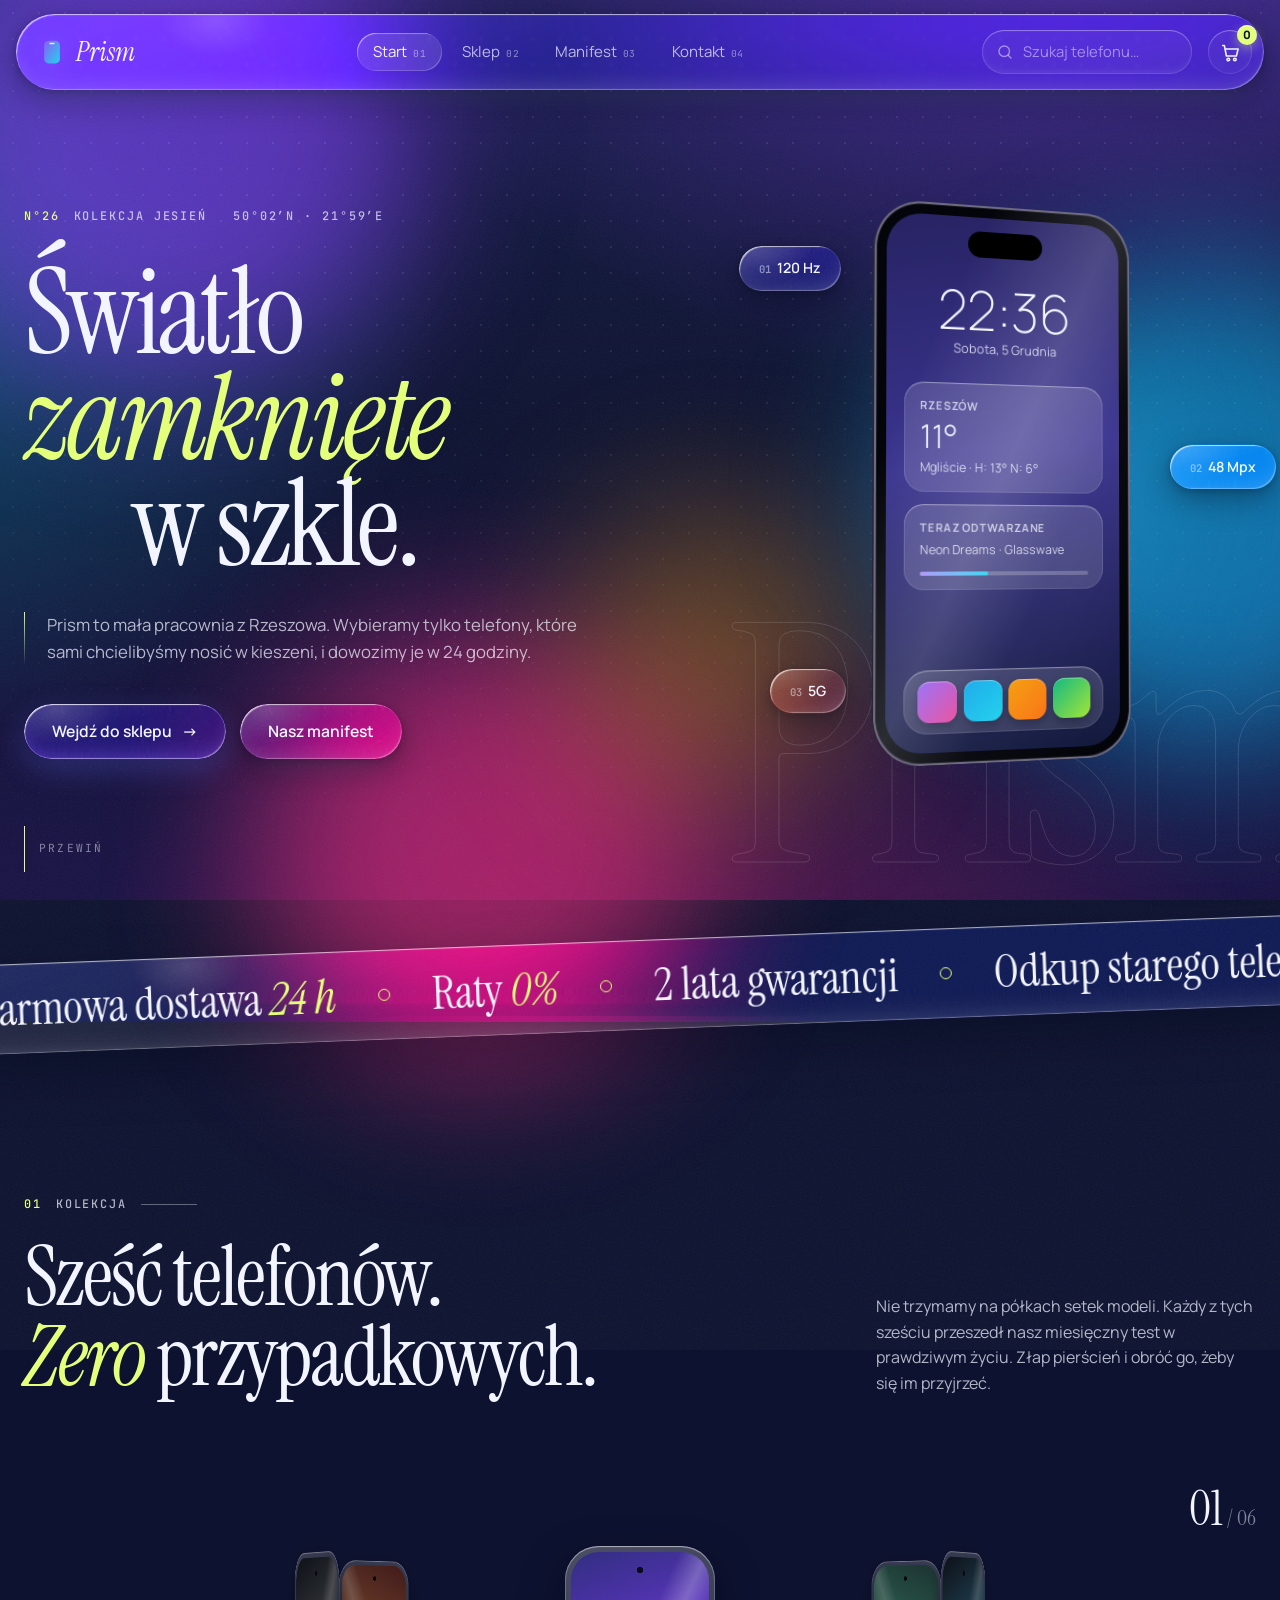
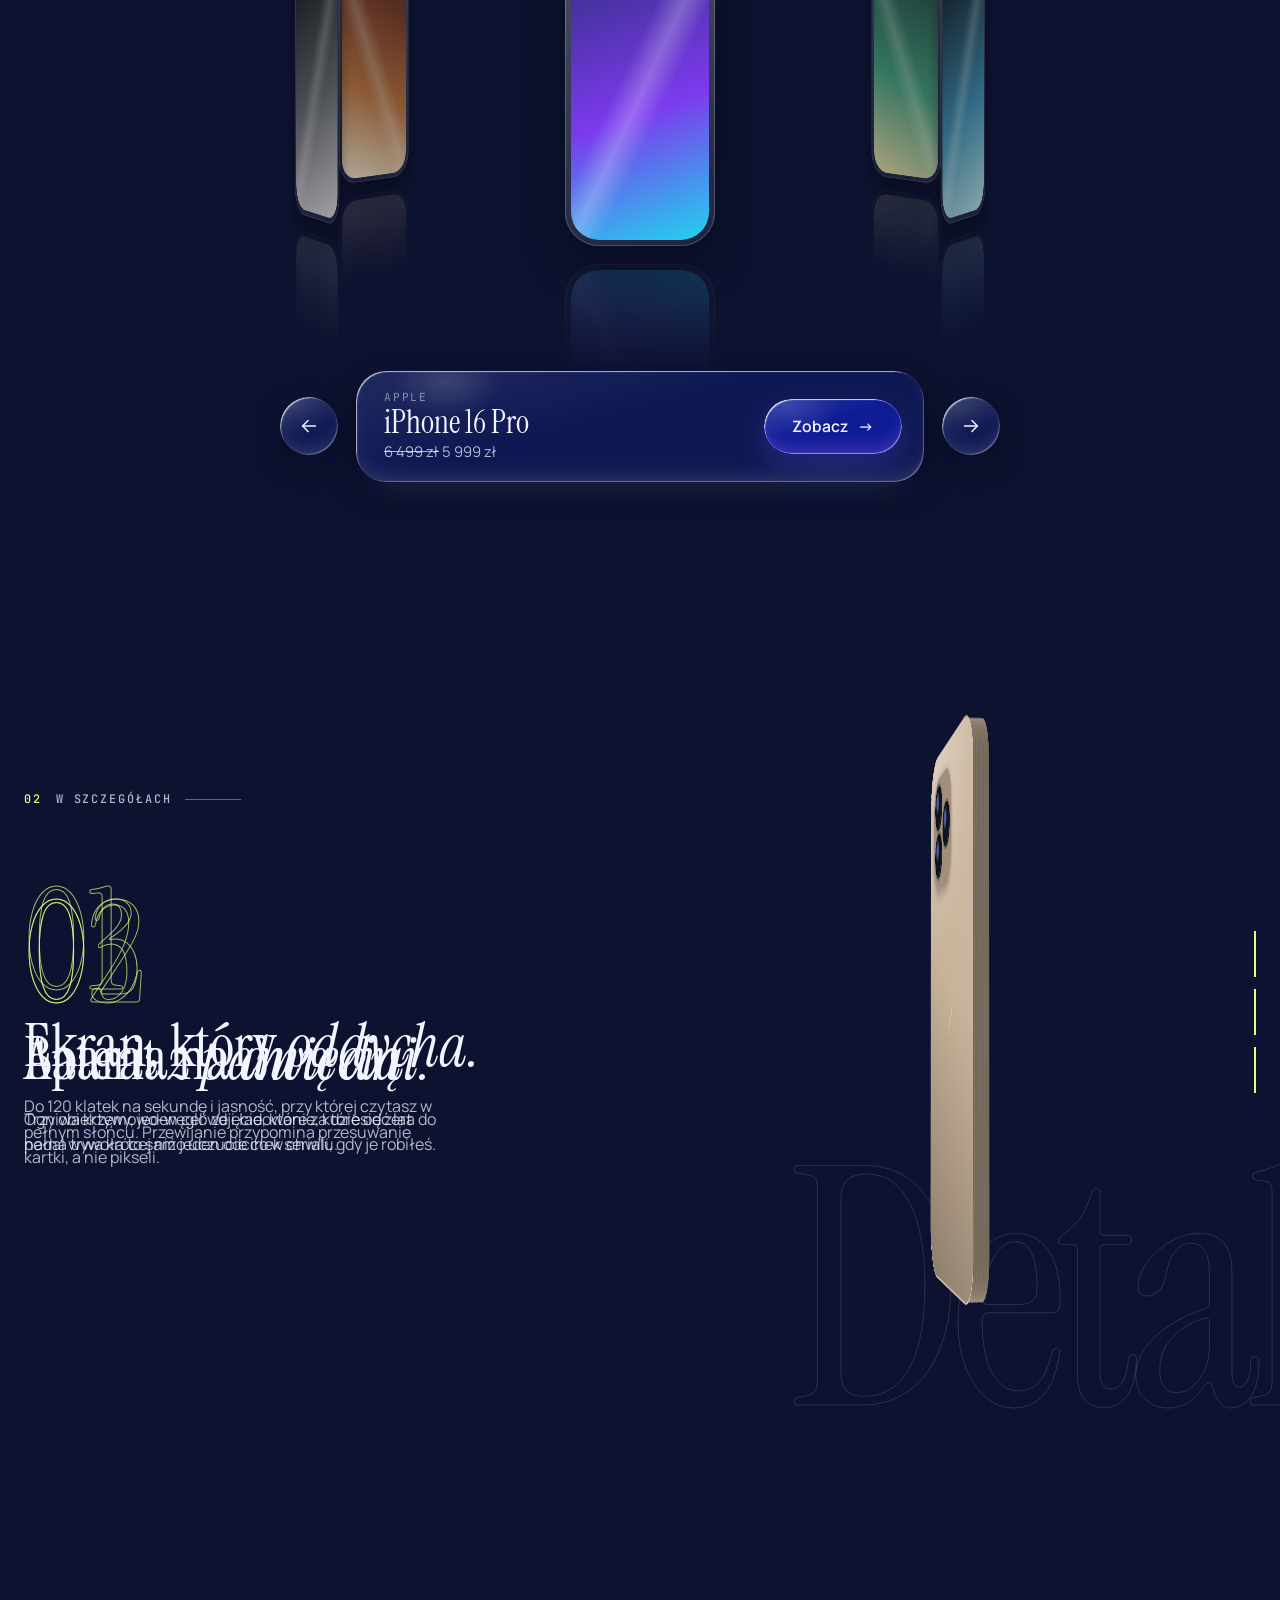
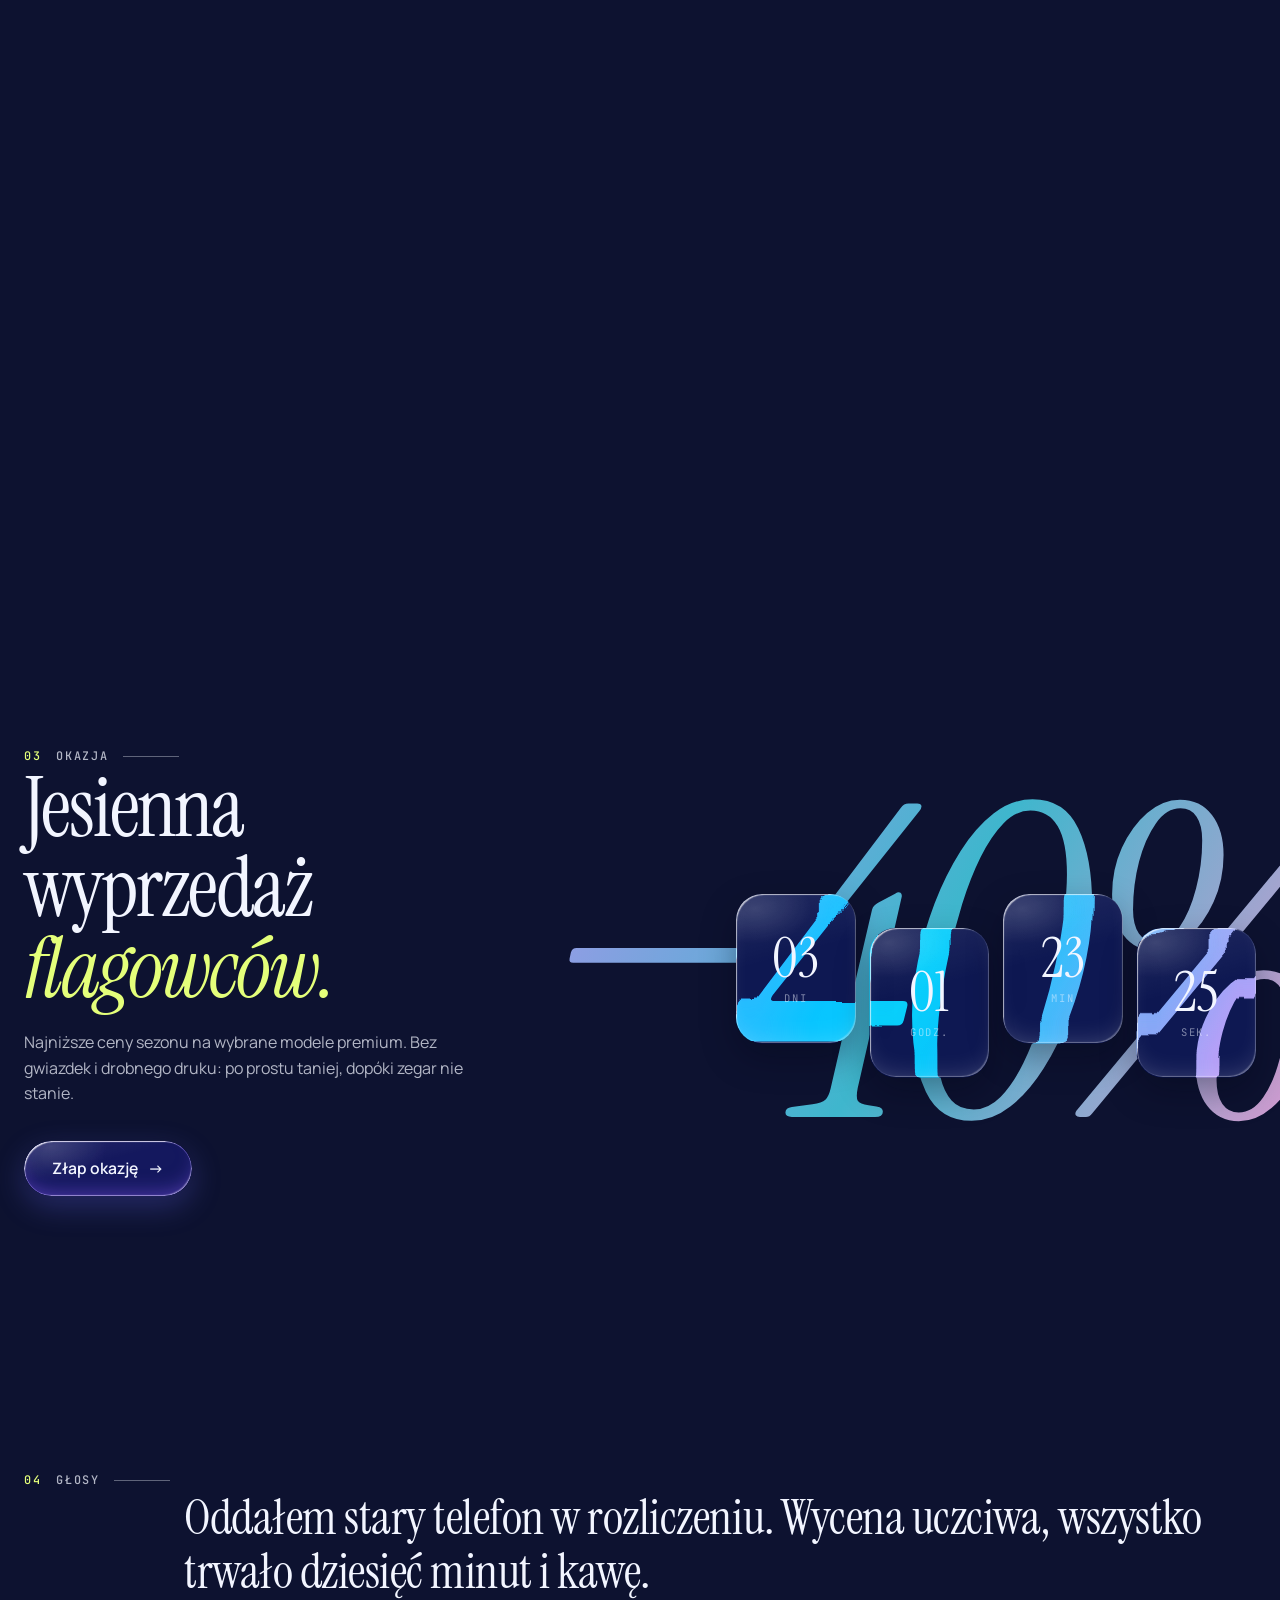
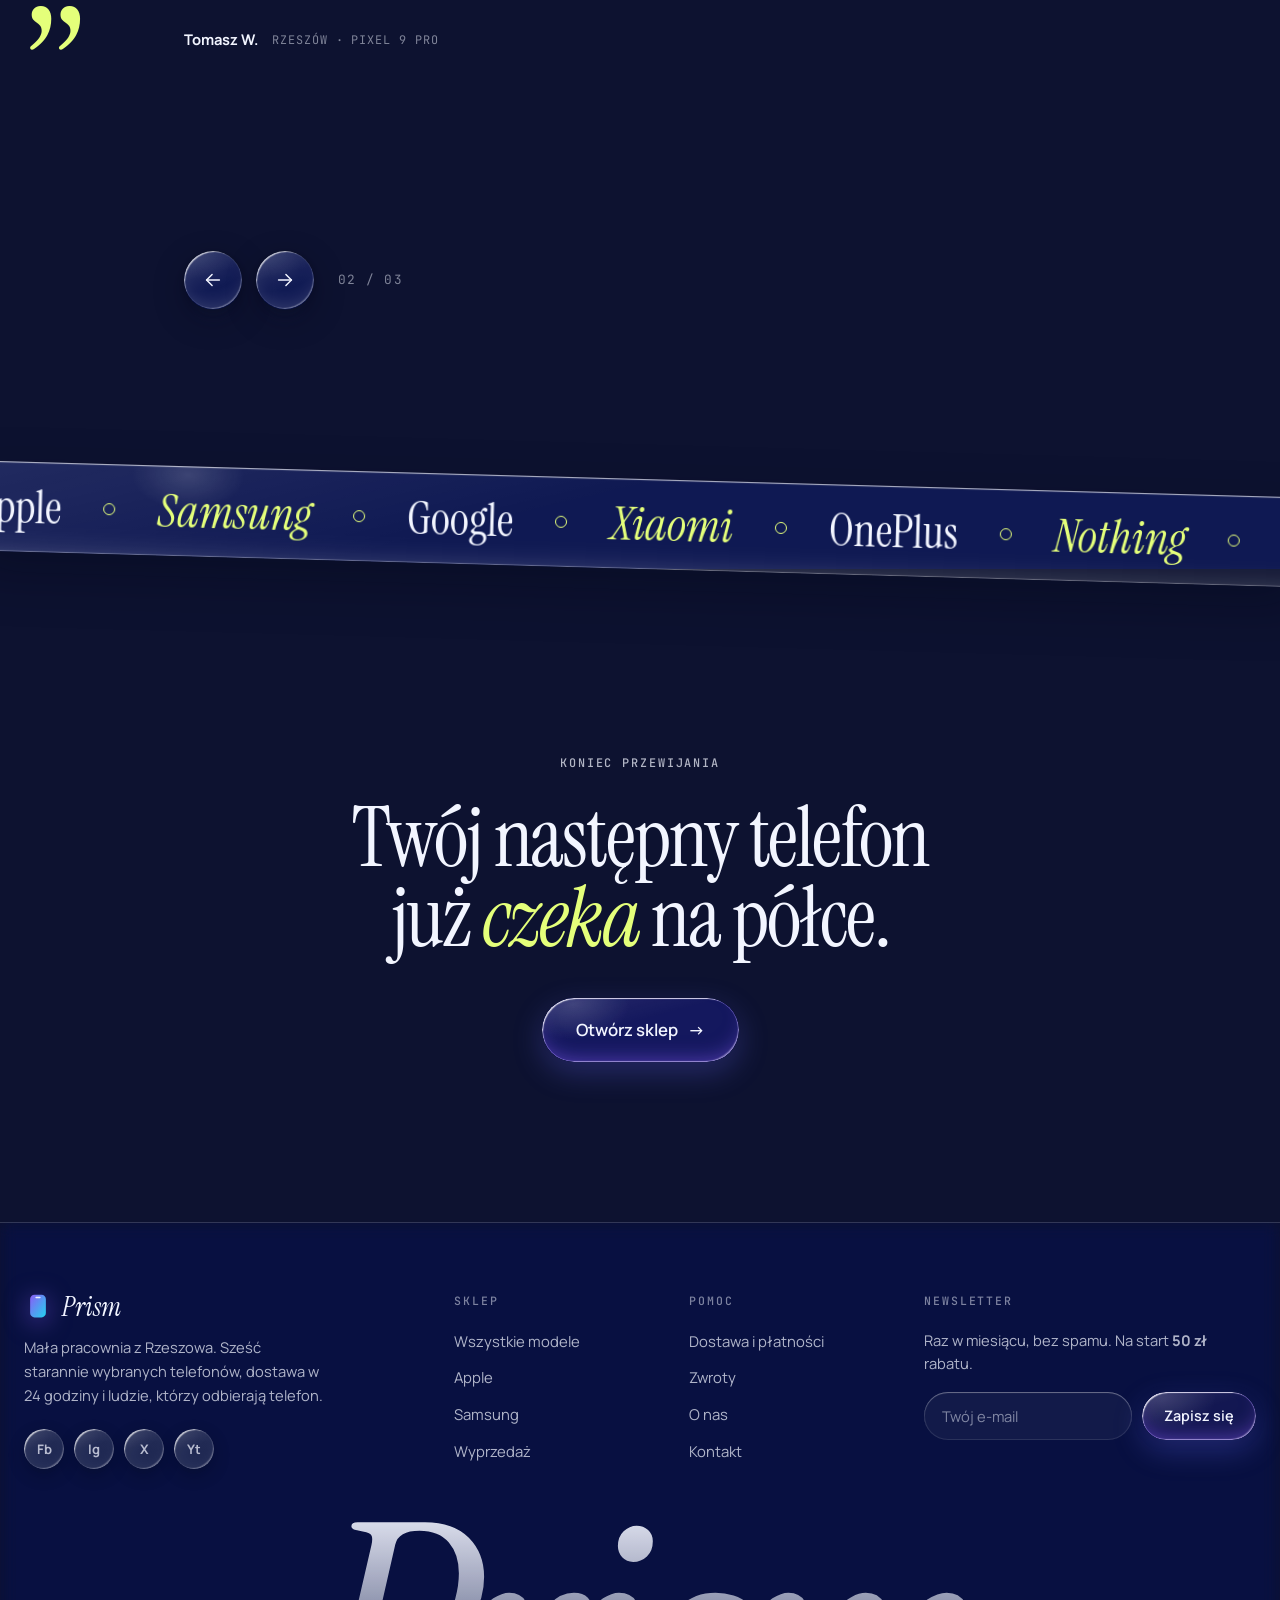
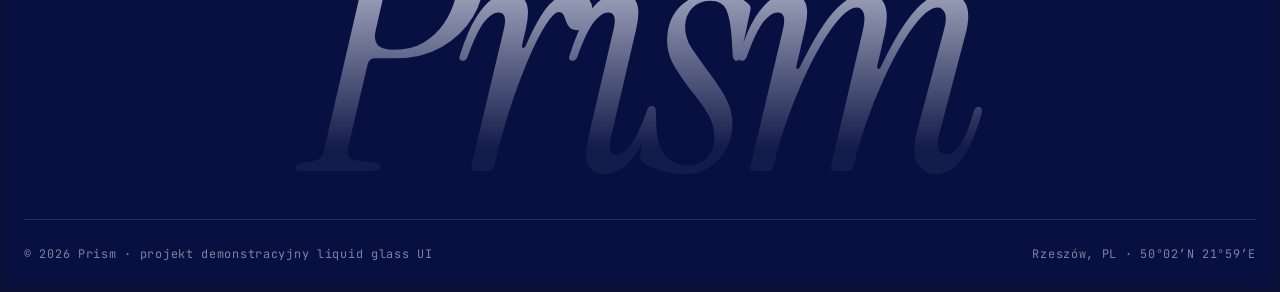
==== commit 10630b25: "Redesign interfejsu: wielostronicowy serwis z animacjami 3D - nowe podstrony: sklep, karta produktu," ====
--- a/index.html
+++ b/index.html
@@ -3,12 +3,18 @@
 <head>
   <meta charset="UTF-8">
   <meta name="viewport" content="width=device-width, initial-scale=1">
-  <title>Prism — telefony, które wyprzedzają czas</title>
-  <meta name="description" content="Prism — sklep z telefonami w stylistyce liquid glass. Flagowce, bestsellery, promocje i raty 0%.">
+  <title>Prism — światło zamknięte w szkle</title>
+  <meta name="description" content="Prism — mała pracownia z Rzeszowa. Sześć starannie wybranych smartfonów, dostawa w 24 h, raty 0% i odkup starego telefonu.">
   <link rel="icon" href="data:image/svg+xml,%3Csvg xmlns='http://www.w3.org/2000/svg' viewBox='0 0 64 64'%3E%3Cdefs%3E%3ClinearGradient id='g' x1='0' y1='0' x2='1' y2='1'%3E%3Cstop offset='0' stop-color='%238b5cf6'/%3E%3Cstop offset='1' stop-color='%2322d3ee'/%3E%3C/linearGradient%3E%3C/defs%3E%3Crect x='14' y='6' width='36' height='52' rx='10' fill='url(%23g)'/%3E%3Crect x='26' y='11' width='12' height='3' rx='1.5' fill='rgba(255,255,255,.85)'/%3E%3C/svg%3E">
+  <link rel="preconnect" href="https://fonts.googleapis.com">
+  <link rel="preconnect" href="https://fonts.gstatic.com" crossorigin>
+  <link rel="stylesheet" href="https://fonts.googleapis.com/css2?family=Instrument+Serif:ital@0;1&family=JetBrains+Mono:wght@400;500&family=Manrope:wght@300..800&display=swap">
   <link rel="stylesheet" href="styles.css">
 </head>
-<body>
+<body data-page="home">
+
+  <!-- Kurtyna przejścia między podstronami -->
+  <div class="curtain" aria-hidden="true"><span>Prism</span><small>Start</small></div>
 
   <!-- Tło: gradient + pływające kule światła -->
   <div class="bg" aria-hidden="true">
@@ -20,6 +26,12 @@
 
   <!-- Filtr SVG — refrakcja ciekłego szkła (feDisplacementMap zniekształca tło pod szkłem) -->
   <svg class="lg-defs" width="0" height="0" aria-hidden="true" focusable="false">
+    <defs>
+      <linearGradient id="logo-g" x1="0" y1="0" x2="1" y2="1">
+        <stop offset="0" stop-color="#8b5cf6"/>
+        <stop offset="1" stop-color="#22d3ee"/>
+      </linearGradient>
+    </defs>
     <filter id="liquid-lens" x="-35%" y="-35%" width="170%" height="170%" color-interpolation-filters="sRGB">
       <feTurbulence type="fractalNoise" baseFrequency="0.005 0.011" numOctaves="2" seed="14" result="noise"/>
       <feGaussianBlur in="noise" stdDeviation="2" result="soft"/>
@@ -30,14 +42,8 @@
   <!-- ===== NAGŁÓWEK ===== -->
   <header class="site-header" id="siteHeader">
     <div class="header-inner glass">
-      <a class="logo" href="#start" aria-label="Prism — strona główna">
+      <a class="logo" href="index.html" aria-label="Prism — strona główna">
         <svg class="logo-mark" viewBox="0 0 64 64" aria-hidden="true">
-          <defs>
-            <linearGradient id="logo-g" x1="0" y1="0" x2="1" y2="1">
-              <stop offset="0" stop-color="#8b5cf6"/>
-              <stop offset="1" stop-color="#22d3ee"/>
-            </linearGradient>
-          </defs>
           <rect x="14" y="6" width="36" height="52" rx="10" fill="url(#logo-g)"/>
           <rect x="26" y="11" width="12" height="3" rx="1.5" fill="rgba(255,255,255,.85)"/>
         </svg>
@@ -46,11 +52,10 @@
 
       <nav class="main-nav" id="mainNav" aria-label="Nawigacja główna">
         <ul>
-          <li><a href="#start">Start</a></li>
-          <li><a href="#sklep">Sklep</a></li>
-          <li><a href="#zalety">Zalety</a></li>
-          <li><a href="#promocja">Promocje</a></li>
-          <li><a href="#opinie">Opinie</a></li>
+          <li><a href="index.html" aria-current="page">Start<sup>01</sup></a></li>
+          <li><a href="sklep.html">Sklep<sup>02</sup></a></li>
+          <li><a href="manifest.html">Manifest<sup>03</sup></a></li>
+          <li><a href="kontakt.html">Kontakt<sup>04</sup></a></li>
         </ul>
       </nav>
 
@@ -79,275 +84,180 @@
 
   <main>
 
-    <!-- ===== SEKCJA 1: HERO ===== -->
+    <!-- ===== HERO ===== -->
     <section class="hero" id="start">
+      <span class="ghost-word" aria-hidden="true">Prism</span>
       <div class="container hero-grid">
-        <div class="hero-copy reveal">
-          <span class="eyebrow glass">✦ Nowość — flagowce 2026 już dostępne</span>
-          <h1>Przyszłość<br>w Twojej <span class="grad-text">dłoni</span></h1>
-          <p class="lead">
-            Najnowsze smartfony w najlepszych cenach. Darmowa dostawa w 24 godziny,
-            2 lata gwarancji i raty 0% — wszystko w jednym miejscu.
+        <div class="hero-copy">
+          <div class="hero-meta reveal" style="--d:.5s">
+            <span class="label no-line"><b>N°26</b> Kolekcja jesień</span>
+            <span class="label no-line">50°02′N · 21°59′E</span>
+          </div>
+          <h1 class="hero-title" data-split style="--d:.45s">Światło <em>zamknięte</em><br><span class="indent">w szkle.</span></h1>
+          <p class="hero-lead reveal" style="--d:.7s">
+            Prism to mała pracownia z Rzeszowa. Wybieramy tylko telefony, które sami chcielibyśmy
+            nosić w kieszeni, i dowozimy je w 24 godziny.
           </p>
-          <div class="hero-cta">
-            <a class="btn btn-primary glass" href="#sklep">Przeglądaj telefony</a>
-            <a class="btn btn-ghost glass" href="#promocja">Zobacz promocje</a>
-          </div>
-          <ul class="hero-stats">
-            <li class="glass"><strong>25 000+</strong> klientów</li>
-            <li class="glass"><strong>24 h</strong> wysyłka</li>
-            <li class="glass"><strong>4,9/5</strong> ocena sklepu</li>
-          </ul>
-        </div>
-
-        <div class="hero-visual reveal" style="--d:.15s" aria-hidden="true">
-          <div class="phone-glow"></div>
-          <div class="phone-frame glass">
-            <div class="notch"></div>
-            <div class="screen">
-              <div class="screen-time" id="screenClock">9:41</div>
-              <div class="screen-date" id="screenDate">czwartek, 12 czerwca</div>
+          <div class="hero-cta reveal" style="--d:.8s">
+            <a class="btn btn-primary glass" href="sklep.html">Wejdź do sklepu <span class="arrow">→</span></a>
+            <a class="btn btn-ghost glass" href="manifest.html">Nasz manifest</a>
+          </div>
+        </div>
+
+        <div class="stage reveal" style="--d:.6s" aria-hidden="true">
+          <div class="stage-glow"></div>
+          <div id="heroPhone">
+              <div class="screen-time js-clock">9:41</div>
+              <div class="screen-date js-date">sobota, 31 października</div>
+              
               <div class="widget">
                 <span class="w-title">Rzeszów</span>
-                <span class="w-big">24°</span>
-                <span class="w-sub">Słonecznie · H: 26° N: 15°</span>
+                <span class="w-big">11°</span>
+                <span class="w-sub">Mgliście · H: 13° N: 6°</span>
               </div>
-              <div class="widget widget-music">
+              <div class="widget">
                 <span class="w-title">Teraz odtwarzane</span>
-                <span class="w-sub">Neon Dreams — Glasswave</span>
+                <span class="w-sub">Neon Dreams · Glasswave</span>
                 <span class="w-bar"><i></i></span>
               </div>
-              <div class="dock">
-                <i></i><i></i><i></i><i></i>
-              </div>
-            </div>
-          </div>
-          <span class="chip glass chip-1">120 Hz</span>
-          <span class="chip glass chip-2">AI ✦</span>
-          <span class="chip glass chip-3">5G</span>
-        </div>
-      </div>
-    </section>
-
-    <!-- ===== SEKCJA 2: BESTSELLERY / SKLEP ===== -->
-    <section class="products" id="sklep">
+              <div class="dock"><i></i><i></i><i></i><i></i></div>
+          </div>
+          <span class="chip glass chip-1"><small>01</small>120 Hz</span>
+          <span class="chip glass chip-2"><small>02</small>48 Mpx</span>
+          <span class="chip glass chip-3"><small>03</small>5G</span>
+        </div>
+      </div>
+      <div class="scroll-cue" aria-hidden="true"><i></i>Przewiń</div>
+    </section>
+
+    <div class="marquee glass " aria-hidden="true">
+      <div class="marquee-track"><span>Darmowa dostawa <em>24 h</em></span><i class="dot"></i><span>Raty <em>0%</em></span><i class="dot"></i><span>2 lata gwarancji</span><i class="dot"></i><span>Odkup starego telefonu</span><i class="dot"></i><span>30 dni na <em>zmianę zdania</em></span><i class="dot"></i></div>
+      <div class="marquee-track"><span>Darmowa dostawa <em>24 h</em></span><i class="dot"></i><span>Raty <em>0%</em></span><i class="dot"></i><span>2 lata gwarancji</span><i class="dot"></i><span>Odkup starego telefonu</span><i class="dot"></i><span>30 dni na <em>zmianę zdania</em></span><i class="dot"></i></div>
+    </div>
+
+    <!-- ===== KOLEKCJA: pierścień 3D ===== -->
+    <section class="collection" id="kolekcja">
       <div class="container">
-        <div class="section-head reveal">
-          <span class="eyebrow glass">Bestsellery</span>
-          <h2>Najchętniej wybierane modele</h2>
-          <p>Wyszukaj po nazwie, marce lub parametrach — lista filtruje się na żywo.</p>
-          <p class="search-info" id="searchInfo">6 modeli w ofercie</p>
-        </div>
-
-        <div class="products-grid" id="productsGrid">
-
-          <article class="product-card glass reveal" data-search="apple iphone 16 pro 256 gb a18 6,3">
-            <span class="p-badge">Bestseller</span>
-            <div class="p-visual"><div class="p-phone" style="--screen: linear-gradient(160deg,#312e81,#7c3aed 55%,#22d3ee)"></div></div>
-            <div class="p-info">
-              <span class="p-brand">Apple</span>
-              <h3 class="p-name">iPhone 16 Pro</h3>
-              <p class="p-specs">6,3″ · A18 Pro · 256&nbsp;GB</p>
-              <div class="p-row">
-                <p class="p-price"><s>6&nbsp;499&nbsp;zł</s><strong>5&nbsp;999&nbsp;zł</strong></p>
-                <button class="add-btn glass" type="button">Do koszyka</button>
-              </div>
-            </div>
-          </article>
-
-          <article class="product-card glass reveal" style="--d:.05s" data-search="samsung galaxy s25 ultra 512 gb snapdragon 6,9">
-            <span class="p-badge p-badge-new">Nowość</span>
-            <div class="p-visual"><div class="p-phone" style="--screen: linear-gradient(160deg,#0f172a,#0ea5e9 60%,#a5f3fc)"></div></div>
-            <div class="p-info">
-              <span class="p-brand">Samsung</span>
-              <h3 class="p-name">Galaxy S25 Ultra</h3>
-              <p class="p-specs">6,9″ · Snapdragon 8 Elite · 512&nbsp;GB</p>
-              <div class="p-row">
-                <p class="p-price"><strong>6&nbsp;299&nbsp;zł</strong></p>
-                <button class="add-btn glass" type="button">Do koszyka</button>
-              </div>
-            </div>
-          </article>
-
-          <article class="product-card glass reveal" style="--d:.1s" data-search="google pixel 9 pro 256 gb tensor g4 6,3">
-            <span class="p-badge p-badge-sale">Promocja</span>
-            <div class="p-visual"><div class="p-phone" style="--screen: linear-gradient(160deg,#134e4a,#10b981 55%,#fde68a)"></div></div>
-            <div class="p-info">
-              <span class="p-brand">Google</span>
-              <h3 class="p-name">Pixel 9 Pro</h3>
-              <p class="p-specs">6,3″ · Tensor G4 · 256&nbsp;GB</p>
-              <div class="p-row">
-                <p class="p-price"><s>4&nbsp;799&nbsp;zł</s><strong>4&nbsp;399&nbsp;zł</strong></p>
-                <button class="add-btn glass" type="button">Do koszyka</button>
-              </div>
-            </div>
-          </article>
-
-          <article class="product-card glass reveal" style="--d:.15s" data-search="xiaomi 15 512 gb snapdragon 6,36">
-            <div class="p-visual"><div class="p-phone" style="--screen: linear-gradient(160deg,#3b0764,#d946ef 60%,#fbcfe8)"></div></div>
-            <div class="p-info">
-              <span class="p-brand">Xiaomi</span>
-              <h3 class="p-name">Xiaomi 15</h3>
-              <p class="p-specs">6,36″ · Snapdragon 8 Elite · 512&nbsp;GB</p>
-              <div class="p-row">
-                <p class="p-price"><strong>3&nbsp;799&nbsp;zł</strong></p>
-                <button class="add-btn glass" type="button">Do koszyka</button>
-              </div>
-            </div>
-          </article>
-
-          <article class="product-card glass reveal" style="--d:.2s" data-search="oneplus 13 256 gb snapdragon 6,82">
-            <div class="p-visual"><div class="p-phone" style="--screen: linear-gradient(160deg,#7f1d1d,#f97316 60%,#fef3c7)"></div></div>
-            <div class="p-info">
-              <span class="p-brand">OnePlus</span>
-              <h3 class="p-name">OnePlus 13</h3>
-              <p class="p-specs">6,82″ · Snapdragon 8 Elite · 256&nbsp;GB</p>
-              <div class="p-row">
-                <p class="p-price"><strong>3&nbsp;999&nbsp;zł</strong></p>
-                <button class="add-btn glass" type="button">Do koszyka</button>
-              </div>
-            </div>
-          </article>
-
-          <article class="product-card glass reveal" style="--d:.25s" data-search="nothing phone 3 256 gb snapdragon 6,7">
-            <span class="p-badge p-badge-sale">Hit ceny</span>
-            <div class="p-visual"><div class="p-phone" style="--screen: linear-gradient(160deg,#111827,#6b7280 55%,#e5e7eb)"></div></div>
-            <div class="p-info">
-              <span class="p-brand">Nothing</span>
-              <h3 class="p-name">Phone (3)</h3>
-              <p class="p-specs">6,7″ · Snapdragon 8s Gen 4 · 256&nbsp;GB</p>
-              <div class="p-row">
-                <p class="p-price"><strong>2&nbsp;899&nbsp;zł</strong></p>
-                <button class="add-btn glass" type="button">Do koszyka</button>
-              </div>
-            </div>
-          </article>
-
-        </div>
-
-        <div class="empty-state glass" id="emptyState" hidden>
-          <p>Brak wyników dla „<span id="emptyQuery"></span>”.</p>
-          <button class="btn btn-ghost glass" id="clearSearch" type="button">Wyczyść wyszukiwanie</button>
-        </div>
-      </div>
-    </section>
-
-    <!-- ===== SEKCJA 3: ZALETY ===== -->
-    <section class="features" id="zalety">
+        <div class="section-top">
+          <div>
+            <span class="label reveal"><b>01</b> Kolekcja</span>
+            <h2 class="display" data-split>Sześć telefonów.<br><em>Zero</em> przypadkowych.</h2>
+          </div>
+          <p class="reveal">Nie trzymamy na półkach setek modeli. Każdy z tych sześciu przeszedł nasz miesięczny test w prawdziwym życiu. Złap pierścień i obróć go, żeby się im przyjrzeć.</p>
+        </div>
+
+        <div class="ring-stage reveal" id="ringStage">
+          <div class="ring" id="ring"></div>
+          <span class="ring-count" id="ringCount"></span>
+        </div>
+
+        <div class="ring-ui">
+          <button class="round-btn glass" id="ringPrev" type="button" aria-label="Poprzedni model"><svg viewBox="0 0 24 24" fill="none" stroke="currentColor" stroke-width="1.6" stroke-linecap="round" stroke-linejoin="round" aria-hidden="true"><path d="M19 12H5"/><path d="M11 6l-6 6 6 6"/></svg></button>
+          <div class="ring-info glass" id="ringInfo" aria-live="polite">
+            <div class="r-text"></div>
+            <a class="btn btn-primary glass" href="sklep.html">Zobacz <span class="arrow">→</span></a>
+          </div>
+          <button class="round-btn glass" id="ringNext" type="button" aria-label="Następny model"><svg viewBox="0 0 24 24" fill="none" stroke="currentColor" stroke-width="1.6" stroke-linecap="round" stroke-linejoin="round" aria-hidden="true"><path d="M5 12h14"/><path d="M13 6l6 6-6 6"/></svg></button>
+        </div>
+      </div>
+    </section>
+
+    <!-- ===== DETAL: przyklejony telefon + rozdziały ===== -->
+    <section class="story" id="detal">
+      <div class="story-sticky container">
+        <span class="ghost-word" aria-hidden="true">Detal</span>
+        <div class="story-copy">
+          <span class="label"><b>02</b> W szczegółach</span>
+          <div class="chapters">
+            <div class="chapter active">
+              <span class="ch-num">01</span>
+              <h3>Ekran, który <em>oddycha.</em></h3>
+              <p>Do 120 klatek na sekundę i jasność, przy której czytasz w pełnym słońcu. Przewijanie przypomina przesuwanie kartki, a nie pikseli.</p>
+            </div>
+            <div class="chapter">
+              <span class="ch-num">02</span>
+              <h3>Aparat <em>z pamięcią.</em></h3>
+              <p>Trzy obiektywy, jeden cel: zdjęcie, które za dziesięć lat nadal wywoła to samo uczucie co w chwili, gdy je robiłeś.</p>
+            </div>
+            <div class="chapter">
+              <span class="ch-num">03</span>
+              <h3>Bateria na <em>dwa dni.</em></h3>
+              <p>Ogniwa krzemowo-węglowe i ładowanie, które od zera do pełna trwa krócej niż jeden odcinek serialu.</p>
+            </div>
+          </div>
+        </div>
+        <div class="story-stage" aria-hidden="true">
+          <div id="storyPhone">
+            <div class="scr scr-display on" data-ch="0"><span>Odświeżanie · Hz</span><strong>120</strong></div>
+            <div class="scr scr-camera" data-ch="1"><i class="grid"></i><i class="shutter"></i></div>
+            <div class="scr scr-power" data-ch="2"><div class="battery"><i></i></div><span>Ładowanie 100 W</span><strong id="batteryLabel">20%</strong></div>
+          </div>
+          <div class="story-progress"><i></i><i></i><i></i></div>
+        </div>
+      </div>
+    </section>
+
+    <!-- ===== OKAZJA ===== -->
+    <section class="deal" id="okazja">
+      <span class="deal-num" aria-hidden="true">−40%</span>
+      <div class="container deal-grid">
+        <div class="deal-copy">
+          <span class="label reveal"><b>03</b> Okazja</span>
+          <h2 class="display" data-split>Jesienna<br>wyprzedaż <em>flagowców.</em></h2>
+          <p class="reveal">Najniższe ceny sezonu na wybrane modele premium. Bez gwiazdek i drobnego druku: po prostu taniej, dopóki zegar nie stanie.</p>
+          <a class="btn btn-primary glass reveal" href="sklep.html">Złap okazję <span class="arrow">→</span></a>
+        </div>
+        <div class="countdown reveal" role="timer" aria-label="Czas do końca promocji">
+          <div class="time-box glass"><span class="t-num" id="cd-days">00</span><span class="t-label">dni</span></div>
+          <div class="time-box glass"><span class="t-num" id="cd-hours">00</span><span class="t-label">godz.</span></div>
+          <div class="time-box glass"><span class="t-num" id="cd-mins">00</span><span class="t-label">min</span></div>
+          <div class="time-box glass"><span class="t-num" id="cd-secs">00</span><span class="t-label">sek.</span></div>
+        </div>
+      </div>
+    </section>
+
+    <!-- ===== GŁOSY ===== -->
+    <section class="voices" id="glosy">
       <div class="container">
-        <div class="section-head reveal">
-          <span class="eyebrow glass">Dlaczego Prism</span>
-          <h2>Kupuj bez kompromisów</h2>
-        </div>
-        <div class="features-grid">
-
-          <div class="feature-tile glass reveal">
-            <span class="f-icon">
-              <svg viewBox="0 0 24 24" fill="none" stroke="currentColor" stroke-width="1.8" stroke-linecap="round" stroke-linejoin="round"><path d="M3 7h11v8H3z"/><path d="M14 10h3.4L21 13.4V15h-7"/><circle cx="7" cy="17.5" r="1.6"/><circle cx="17" cy="17.5" r="1.6"/></svg>
-            </span>
-            <h3>Darmowa dostawa 24 h</h3>
-            <p>Zamów do 15:00, a telefon będzie u Ciebie następnego dnia roboczego.</p>
-          </div>
-
-          <div class="feature-tile glass reveal" style="--d:.05s">
-            <span class="f-icon">
-              <svg viewBox="0 0 24 24" fill="none" stroke="currentColor" stroke-width="1.8" stroke-linecap="round" stroke-linejoin="round"><path d="M12 3l7 3v5c0 4.6-3 7.6-7 9-4-1.4-7-4.4-7-9V6l7-3z"/><path d="M9 11.5l2 2 4-4"/></svg>
-            </span>
-            <h3>2 lata gwarancji</h3>
-            <p>Pełna gwarancja producenta plus 30 dni na zwrot bez podawania przyczyny.</p>
-          </div>
-
-          <div class="feature-tile glass reveal" style="--d:.1s">
-            <span class="f-icon">
-              <svg viewBox="0 0 24 24" fill="none" stroke="currentColor" stroke-width="1.8" stroke-linecap="round"><path d="M19 5L5 19"/><circle cx="7.5" cy="7.5" r="2.5"/><circle cx="16.5" cy="16.5" r="2.5"/></svg>
-            </span>
-            <h3>Raty 0%</h3>
-            <p>Rozłóż zakup nawet na 20 rat bez żadnych dodatkowych kosztów.</p>
-          </div>
-
-          <div class="feature-tile glass reveal" style="--d:.15s">
-            <span class="f-icon">
-              <svg viewBox="0 0 24 24" fill="none" stroke="currentColor" stroke-width="1.8" stroke-linecap="round" stroke-linejoin="round"><path d="M4.5 9A8 8 0 0118.6 7"/><path d="M19.5 15A8 8 0 015.4 17"/><path d="M18.5 2.5V7H14"/><path d="M5.5 21.5V17H10"/></svg>
-            </span>
-            <h3>Odkup starego telefonu</h3>
-            <p>Oddaj poprzedni model i obniż cenę nowego nawet o 1500 zł.</p>
-          </div>
-
-        </div>
-      </div>
-    </section>
-
-    <!-- ===== SEKCJA 4: PROMOCJA + ODLICZANIE ===== -->
-    <section class="promo" id="promocja">
+        <span class="label reveal"><b>04</b> Głosy</span>
+        <div class="voice-wrap">
+          <div class="voice-mark" aria-hidden="true">„</div>
+          <div>
+            <div class="voice-list">
+              <figure class="voice active">
+                <blockquote>Zamówiłam wieczorem, kurier był przed południem. Telefon pachniał jeszcze fabryką, a cena była najlepsza w kraju.</blockquote>
+                <figcaption><strong>Marta K.</strong><span>KRAKÓW · GALAXY S25 ULTRA</span></figcaption>
+              </figure>
+              <figure class="voice">
+                <blockquote>Oddałem stary telefon w rozliczeniu. Wycena uczciwa, wszystko trwało dziesięć minut i kawę.</blockquote>
+                <figcaption><strong>Tomasz W.</strong><span>RZESZÓW · PIXEL 9 PRO</span></figcaption>
+              </figure>
+              <figure class="voice">
+                <blockquote>Raty zero procent naprawdę bez haczyków. Pomogli mi nawet przenieść zdjęcia z ośmiu lat.</blockquote>
+                <figcaption><strong>Aleksandra P.</strong><span>WARSZAWA · IPHONE 16 PRO</span></figcaption>
+              </figure>
+            </div>
+            <div class="voice-nav">
+              <button class="round-btn glass" id="voicePrev" type="button" aria-label="Poprzednia opinia"><svg viewBox="0 0 24 24" fill="none" stroke="currentColor" stroke-width="1.6" stroke-linecap="round" stroke-linejoin="round" aria-hidden="true"><path d="M19 12H5"/><path d="M11 6l-6 6 6 6"/></svg></button>
+              <button class="round-btn glass" id="voiceNext" type="button" aria-label="Następna opinia"><svg viewBox="0 0 24 24" fill="none" stroke="currentColor" stroke-width="1.6" stroke-linecap="round" stroke-linejoin="round" aria-hidden="true"><path d="M5 12h14"/><path d="M13 6l6 6-6 6"/></svg></button>
+              <span class="count" id="voiceCount">01 / 03</span>
+            </div>
+          </div>
+        </div>
+      </div>
+    </section>
+
+    <div class="marquee glass tilt-right reverse" aria-hidden="true">
+      <div class="marquee-track"><span>Apple</span><i class="dot"></i><span><em>Samsung</em></span><i class="dot"></i><span>Google</span><i class="dot"></i><span><em>Xiaomi</em></span><i class="dot"></i><span>OnePlus</span><i class="dot"></i><span><em>Nothing</em></span><i class="dot"></i></div>
+      <div class="marquee-track"><span>Apple</span><i class="dot"></i><span><em>Samsung</em></span><i class="dot"></i><span>Google</span><i class="dot"></i><span><em>Xiaomi</em></span><i class="dot"></i><span>OnePlus</span><i class="dot"></i><span><em>Nothing</em></span><i class="dot"></i></div>
+    </div>
+
+    <!-- ===== FINAŁ ===== -->
+    <section class="finale">
       <div class="container">
-        <div class="promo-banner glass reveal">
-          <div class="promo-blob" aria-hidden="true"></div>
-          <div class="promo-copy">
-            <span class="eyebrow glass">Letnia wyprzedaż</span>
-            <h2>Flagowce do <span class="grad-text">−40%</span></h2>
-            <p>Tylko przez ograniczony czas: najniższe ceny sezonu na wybrane modele premium. Oferta kończy się za:</p>
-            <div class="countdown" aria-live="polite">
-              <div class="time-box glass"><span class="t-num" id="cd-days">00</span><span class="t-label">dni</span></div>
-              <div class="time-box glass"><span class="t-num" id="cd-hours">00</span><span class="t-label">godz.</span></div>
-              <div class="time-box glass"><span class="t-num" id="cd-mins">00</span><span class="t-label">min</span></div>
-              <div class="time-box glass"><span class="t-num" id="cd-secs">00</span><span class="t-label">sek.</span></div>
-            </div>
-            <a class="btn btn-primary glass" href="#sklep">Złap okazję</a>
-          </div>
-          <div class="promo-visual" aria-hidden="true">
-            <div class="p-phone p-phone-big" style="--screen: linear-gradient(160deg,#1e1b4b,#8b5cf6 50%,#f0abfc)"></div>
-            <span class="promo-tag glass">−40%</span>
-          </div>
-        </div>
-      </div>
-    </section>
-
-    <!-- ===== SEKCJA 5: OPINIE ===== -->
-    <section class="reviews" id="opinie">
-      <div class="container">
-        <div class="section-head reveal">
-          <span class="eyebrow glass">Opinie</span>
-          <h2>Klienci o Prism</h2>
-        </div>
-        <div class="reviews-grid">
-
-          <figure class="review-card glass reveal">
-            <div class="stars" aria-label="5 z 5 gwiazdek">
-              <svg viewBox="0 0 24 24"><path d="M12 2l2.95 6.32 6.9.6-5.22 4.55 1.55 6.74L12 16.98 5.82 20.21l1.55-6.74L2.15 8.92l6.9-.6L12 2z"/></svg>
-              <svg viewBox="0 0 24 24"><path d="M12 2l2.95 6.32 6.9.6-5.22 4.55 1.55 6.74L12 16.98 5.82 20.21l1.55-6.74L2.15 8.92l6.9-.6L12 2z"/></svg>
-              <svg viewBox="0 0 24 24"><path d="M12 2l2.95 6.32 6.9.6-5.22 4.55 1.55 6.74L12 16.98 5.82 20.21l1.55-6.74L2.15 8.92l6.9-.6L12 2z"/></svg>
-              <svg viewBox="0 0 24 24"><path d="M12 2l2.95 6.32 6.9.6-5.22 4.55 1.55 6.74L12 16.98 5.82 20.21l1.55-6.74L2.15 8.92l6.9-.6L12 2z"/></svg>
-              <svg viewBox="0 0 24 24"><path d="M12 2l2.95 6.32 6.9.6-5.22 4.55 1.55 6.74L12 16.98 5.82 20.21l1.55-6.74L2.15 8.92l6.9-.6L12 2z"/></svg>
-            </div>
-            <blockquote>Zamówiłam wieczorem, kurier był następnego dnia przed południem. Telefon oryginalnie zapakowany, cena najlepsza w Polsce.</blockquote>
-            <figcaption><span class="avatar" style="--av: linear-gradient(135deg,#8b5cf6,#ec4899)">MK</span><span><strong>Marta K.</strong><em>Kraków</em></span></figcaption>
-          </figure>
-
-          <figure class="review-card glass reveal" style="--d:.08s">
-            <div class="stars" aria-label="5 z 5 gwiazdek">
-              <svg viewBox="0 0 24 24"><path d="M12 2l2.95 6.32 6.9.6-5.22 4.55 1.55 6.74L12 16.98 5.82 20.21l1.55-6.74L2.15 8.92l6.9-.6L12 2z"/></svg>
-              <svg viewBox="0 0 24 24"><path d="M12 2l2.95 6.32 6.9.6-5.22 4.55 1.55 6.74L12 16.98 5.82 20.21l1.55-6.74L2.15 8.92l6.9-.6L12 2z"/></svg>
-              <svg viewBox="0 0 24 24"><path d="M12 2l2.95 6.32 6.9.6-5.22 4.55 1.55 6.74L12 16.98 5.82 20.21l1.55-6.74L2.15 8.92l6.9-.6L12 2z"/></svg>
-              <svg viewBox="0 0 24 24"><path d="M12 2l2.95 6.32 6.9.6-5.22 4.55 1.55 6.74L12 16.98 5.82 20.21l1.55-6.74L2.15 8.92l6.9-.6L12 2z"/></svg>
-              <svg viewBox="0 0 24 24"><path d="M12 2l2.95 6.32 6.9.6-5.22 4.55 1.55 6.74L12 16.98 5.82 20.21l1.55-6.74L2.15 8.92l6.9-.6L12 2z"/></svg>
-            </div>
-            <blockquote>Skorzystałem z odkupu starego telefonu — wycena uczciwa, a cała formalność zajęła 10 minut. Polecam każdemu.</blockquote>
-            <figcaption><span class="avatar" style="--av: linear-gradient(135deg,#0ea5e9,#22d3ee)">TW</span><span><strong>Tomasz W.</strong><em>Rzeszów</em></span></figcaption>
-          </figure>
-
-          <figure class="review-card glass reveal" style="--d:.16s">
-            <div class="stars" aria-label="5 z 5 gwiazdek">
-              <svg viewBox="0 0 24 24"><path d="M12 2l2.95 6.32 6.9.6-5.22 4.55 1.55 6.74L12 16.98 5.82 20.21l1.55-6.74L2.15 8.92l6.9-.6L12 2z"/></svg>
-              <svg viewBox="0 0 24 24"><path d="M12 2l2.95 6.32 6.9.6-5.22 4.55 1.55 6.74L12 16.98 5.82 20.21l1.55-6.74L2.15 8.92l6.9-.6L12 2z"/></svg>
-              <svg viewBox="0 0 24 24"><path d="M12 2l2.95 6.32 6.9.6-5.22 4.55 1.55 6.74L12 16.98 5.82 20.21l1.55-6.74L2.15 8.92l6.9-.6L12 2z"/></svg>
-              <svg viewBox="0 0 24 24"><path d="M12 2l2.95 6.32 6.9.6-5.22 4.55 1.55 6.74L12 16.98 5.82 20.21l1.55-6.74L2.15 8.92l6.9-.6L12 2z"/></svg>
-              <svg viewBox="0 0 24 24"><path d="M12 2l2.95 6.32 6.9.6-5.22 4.55 1.55 6.74L12 16.98 5.82 20.21l1.55-6.74L2.15 8.92l6.9-.6L12 2z"/></svg>
-            </div>
-            <blockquote>Raty 0% naprawdę bez haczyków. Obsługa pomogła dobrać model i przenieść dane ze starego telefonu. Pełen profesjonalizm.</blockquote>
-            <figcaption><span class="avatar" style="--av: linear-gradient(135deg,#10b981,#a3e635)">AP</span><span><strong>Aleksandra P.</strong><em>Warszawa</em></span></figcaption>
-          </figure>
-
-        </div>
+        <span class="label no-line reveal">Koniec przewijania</span>
+        <h2 class="display" data-split>Twój następny telefon<br>już <em>czeka</em> na półce.</h2>
+        <a class="btn btn-primary btn-lg glass reveal" href="sklep.html">Otwórz sklep <span class="arrow">→</span></a>
       </div>
     </section>
 
@@ -358,14 +268,14 @@
     <div class="container">
       <div class="footer-grid">
         <div class="footer-about">
-          <a class="logo" href="#start">
+          <a class="logo" href="index.html">
             <svg class="logo-mark" viewBox="0 0 64 64" aria-hidden="true">
               <rect x="14" y="6" width="36" height="52" rx="10" fill="url(#logo-g)"/>
               <rect x="26" y="11" width="12" height="3" rx="1.5" fill="rgba(255,255,255,.85)"/>
             </svg>
             <span>Prism</span>
           </a>
-          <p>Sklep z telefonami nowej generacji. Oryginalne urządzenia, ekspresowa dostawa i obsługa, którą polubisz.</p>
+          <p>Mała pracownia z Rzeszowa. Sześć starannie wybranych telefonów, dostawa w 24 godziny i ludzie, którzy odbierają telefon.</p>
           <div class="socials">
             <a href="#" class="glass" aria-label="Facebook">Fb</a>
             <a href="#" class="glass" aria-label="Instagram">Ig</a>
@@ -377,43 +287,64 @@
         <nav class="footer-col" aria-label="Sklep">
           <h4>Sklep</h4>
           <ul>
-            <li><a href="#sklep">Smartfony</a></li>
-            <li><a href="#sklep">Akcesoria</a></li>
-            <li><a href="#promocja">Outlet</a></li>
-            <li><a href="#zalety">Raty 0%</a></li>
+            <li><a href="sklep.html">Wszystkie modele</a></li>
+            <li><a href="sklep.html?q=apple">Apple</a></li>
+            <li><a href="sklep.html?q=samsung">Samsung</a></li>
+            <li><a href="index.html#okazja">Wyprzedaż</a></li>
           </ul>
         </nav>
 
         <nav class="footer-col" aria-label="Pomoc">
           <h4>Pomoc</h4>
           <ul>
-            <li><a href="#zalety">Dostawa i płatności</a></li>
-            <li><a href="#zalety">Zwroty i reklamacje</a></li>
-            <li><a href="#zalety">Gwarancja</a></li>
-            <li><a href="#opinie">Kontakt</a></li>
+            <li><a href="kontakt.html#faq">Dostawa i płatności</a></li>
+            <li><a href="kontakt.html#faq">Zwroty</a></li>
+            <li><a href="manifest.html">O nas</a></li>
+            <li><a href="kontakt.html">Kontakt</a></li>
           </ul>
         </nav>
 
         <div class="footer-col footer-news">
           <h4>Newsletter</h4>
-          <p>Zapisz się i odbierz <strong>50 zł</strong> na pierwsze zakupy.</p>
+          <p>Raz w miesiącu, bez spamu. Na start <strong>50 zł</strong> rabatu.</p>
           <form class="newsletter-form" id="newsletterForm" novalidate>
             <input type="email" id="newsletterEmail" placeholder="Twój e-mail" required aria-label="Adres e-mail">
             <button class="btn btn-primary glass" type="submit">Zapisz się</button>
           </form>
-          <p class="newsletter-msg" id="newsletterMsg" hidden>Dziękujemy! Sprawdź skrzynkę ✦</p>
-        </div>
-      </div>
+          <p class="newsletter-msg" id="newsletterMsg" hidden>Dziękujemy, sprawdź skrzynkę.</p>
+        </div>
+      </div>
+
+      <p class="footer-word" aria-hidden="true">Prism</p>
 
       <div class="footer-bottom">
-        <p>© <span id="year">2026</span> Prism. Projekt demonstracyjny — liquid glass UI.</p>
-        <p>Polska 🇵🇱 · PLN</p>
+        <p>© <span class="js-year">2026</span> Prism · projekt demonstracyjny liquid glass UI</p>
+        <p>Rzeszów, PL · 50°02′N 21°59′E</p>
       </div>
     </div>
   </footer>
 
+  <!-- ===== KOSZYK ===== -->
+  <div class="scrim" id="scrim"></div>
+  <aside class="drawer glass" id="drawer" aria-hidden="true" aria-label="Koszyk">
+    <div class="drawer-head">
+      <h2>Koszyk<em id="drawerQty"></em></h2>
+      <button class="icon-btn" id="drawerClose" type="button" aria-label="Zamknij koszyk">
+        <svg viewBox="0 0 24 24" fill="none" stroke="currentColor" stroke-width="1.8" stroke-linecap="round" aria-hidden="true"><path d="M6 6l12 12M18 6L6 18"/></svg>
+      </button>
+    </div>
+    <div class="drawer-items" id="drawerItems"></div>
+    <div class="drawer-foot">
+      <div class="drawer-total"><span>Razem</span><strong id="drawerTotal">0 zł</strong></div>
+      <p class="drawer-note">Dostawa gratis · wysyłka w 24 h · 30 dni na zwrot</p>
+      <button class="btn btn-primary glass" id="checkoutBtn" type="button">Przejdź do kasy <span class="arrow">→</span></button>
+    </div>
+  </aside>
+
   <div class="toast glass" id="toast" role="status" aria-live="polite"></div>
-
+  <div class="cursor-lens glass" id="cursorLens" aria-hidden="true"></div>
+
+  <script src="data.js"></script>
   <script src="script.js"></script>
 </body>
 </html>
--- a/styles.css
+++ b/styles.css
@@ -4,6 +4,10 @@
      ::before  → refrakcja tła (backdrop-filter + feDisplacementMap)
      ::after   → delikatny tint + świetlisty rant (rim light)
      treść     → normalny przepływ, ponad warstwami
+
+   UWAGA: przodkowie elementów .glass nie mogą mieć opacity < 1,
+   filter ani mask — tworzą nowy „backdrop root” i szkło traci tło.
+   Dlatego wszystkie animacje wejścia opierają się na transform.
    ============================================================ */
 
 @property --lg-tint {
@@ -17,12 +21,20 @@
   --ink: #f2f5ff;
   --muted: rgba(242, 245, 255, .72);
   --faint: rgba(242, 245, 255, .5);
+  --ghost: rgba(242, 245, 255, .1);
   --hairline: rgba(255, 255, 255, .12);
   --violet: #8b5cf6;
   --cyan: #22d3ee;
   --pink: #ec4899;
+  --lime: #e4ff7a;
   --grad: linear-gradient(135deg, #8b5cf6, #6366f1 45%, #22d3ee);
+  --serif: "Instrument Serif", "Times New Roman", serif;
+  --sans: "Manrope", "Segoe UI Variable Display", "Segoe UI", system-ui, sans-serif;
+  --mono: "JetBrains Mono", ui-monospace, "Cascadia Mono", monospace;
+  --ease-out: cubic-bezier(.16, 1, .3, 1);
+  --ease-jelly: cubic-bezier(.3, 1.55, .35, 1);
   --header-h: 76px;
+  --page-w: 1500px;
 }
 
 * { margin: 0; padding: 0; box-sizing: border-box; }
@@ -30,7 +42,7 @@
 html { scroll-behavior: smooth; }
 
 body {
-  font-family: "Segoe UI Variable Display", "Segoe UI", system-ui, -apple-system, sans-serif;
+  font-family: var(--sans);
   background: var(--bg);
   color: var(--ink);
   line-height: 1.6;
@@ -38,7 +50,7 @@
   -webkit-font-smoothing: antialiased;
 }
 
-::selection { background: rgba(139, 92, 246, .45); }
+::selection { background: rgba(228, 255, 122, .85); color: #0d1230; }
 
 img, svg { display: block; }
 
@@ -46,14 +58,16 @@
 
 ul { list-style: none; }
 
+button { font: inherit; color: inherit; }
+
 :focus-visible {
-  outline: 2px solid var(--cyan);
+  outline: 2px solid var(--lime);
   outline-offset: 3px;
   border-radius: 6px;
 }
 
 .container {
-  width: min(1180px, 100% - 48px);
+  width: min(var(--page-w), 100% - 48px);
   margin-inline: auto;
 }
 
@@ -61,8 +75,17 @@
 
 .lg-defs { position: absolute; }
 
+.visually-hidden {
+  position: absolute;
+  width: 1px;
+  height: 1px;
+  overflow: hidden;
+  clip: rect(0 0 0 0);
+  white-space: nowrap;
+}
+
 /* ============================================================
-   TŁO — żywa „tapeta”: kolorowe kule + siatka punktów
+   TŁO — żywa „tapeta”: kolorowe kule + siatka punktów + ziarno
    (im bogatsze tło, tym lepiej widać refrakcję szkła)
    ============================================================ */
 
@@ -89,6 +112,27 @@
   mask-image: radial-gradient(130% 120% at 50% 0%, #000 30%, transparent 95%);
 }
 
+.bg::before {
+  /* ziarno filmowe — analogowa faktura zamiast sterylnego gradientu */
+  content: "";
+  position: absolute;
+  inset: -50%;
+  z-index: 1;
+  background-image: url("data:image/svg+xml,%3Csvg xmlns='http://www.w3.org/2000/svg' width='180' height='180'%3E%3Cfilter id='n'%3E%3CfeTurbulence type='fractalNoise' baseFrequency='.85' numOctaves='3' stitchTiles='stitch'/%3E%3CfeColorMatrix values='0 0 0 0 1 0 0 0 0 1 0 0 0 0 1 0 0 0 .55 0'/%3E%3C/filter%3E%3Crect width='100%25' height='100%25' filter='url(%23n)'/%3E%3C/svg%3E");
+  opacity: .09;
+  animation: grain 1.2s steps(6) infinite;
+  pointer-events: none;
+}
+
+@keyframes grain {
+  0%   { transform: translate(0, 0); }
+  20%  { transform: translate(-3%, 2%); }
+  40%  { transform: translate(2%, -4%); }
+  60%  { transform: translate(-4%, -1%); }
+  80%  { transform: translate(3%, 3%); }
+  100% { transform: translate(0, 0); }
+}
+
 .orb {
   position: fixed;
   z-index: -2;
@@ -106,6 +150,21 @@
 @keyframes drift {
   from { transform: translate(0, 0) scale(1); }
   to   { transform: translate(90px, 60px) scale(1.15); }
+}
+
+/* Olbrzymie konturowe słowa w tle sekcji — szkło nad nimi je załamuje */
+.ghost-word {
+  position: absolute;
+  z-index: -1;
+  font-family: var(--serif);
+  font-size: clamp(9rem, 26vw, 26rem);
+  line-height: .8;
+  letter-spacing: -.04em;
+  white-space: nowrap;
+  color: transparent;
+  -webkit-text-stroke: 1px rgba(255, 255, 255, .13);
+  pointer-events: none;
+  user-select: none;
 }
 
 /* ============================================================
@@ -165,6 +224,88 @@
 .no-warp::before { filter: none; }
 
 /* ============================================================
+   KURTYNA — przejście między podstronami
+   ============================================================ */
+
+.curtain {
+  position: fixed;
+  inset: 0;
+  z-index: 1000;
+  display: grid;
+  place-items: center;
+  background:
+    radial-gradient(900px 600px at 70% 20%, rgba(124, 58, 237, .65), transparent 60%),
+    radial-gradient(800px 600px at 20% 90%, rgba(8, 145, 178, .5), transparent 60%),
+    #0b0f29;
+  pointer-events: none;
+  transform: translateY(-101%);
+  animation: curtain-out 1s var(--ease-out) .15s backwards;
+}
+
+.curtain span {
+  font-family: var(--serif);
+  font-style: italic;
+  font-size: clamp(3rem, 10vw, 8rem);
+  line-height: 1;
+  color: var(--ink);
+  animation: curtain-word 1s var(--ease-out) backwards;
+}
+
+.curtain small {
+  position: absolute;
+  bottom: 32px;
+  left: 50%;
+  transform: translateX(-50%);
+  font-family: var(--mono);
+  font-size: .72rem;
+  letter-spacing: .2em;
+  text-transform: uppercase;
+  color: var(--faint);
+}
+
+@keyframes curtain-out {
+  from { transform: translateY(0); }
+  to   { transform: translateY(-101%); }
+}
+
+@keyframes curtain-word {
+  from { transform: translateY(30px); letter-spacing: .2em; }
+  to   { transform: none; letter-spacing: 0; }
+}
+
+html.is-leaving .curtain {
+  animation: curtain-in .65s cubic-bezier(.7, 0, .3, 1) forwards;
+  pointer-events: auto;
+}
+
+@keyframes curtain-in {
+  from { transform: translateY(101%); }
+  to   { transform: translateY(0); }
+}
+
+/* ============================================================
+   KURSOR — mała kropla szkła sunąca za wskaźnikiem
+   ============================================================ */
+
+.cursor-lens {
+  --lg-r: 999px;
+  --lg-blur: 0px;
+  position: fixed;
+  top: 0;
+  left: 0;
+  z-index: 400;
+  width: 88px;
+  height: 88px;
+  margin: -44px 0 0 -44px;
+  pointer-events: none;
+  /* translate ustawia JS co klatkę; scale sprężynuje przez transition */
+  translate: -200px -200px;
+  scale: 0;
+  transition: scale .45s var(--ease-jelly);
+  box-shadow: 0 8px 24px rgba(3, 6, 24, .28);
+}
+
+/* ============================================================
    NAGŁÓWEK — szklana pastylka
    ============================================================ */
 
@@ -174,15 +315,18 @@
   left: 0;
   right: 0;
   z-index: 100;
-}
+  transition: transform .5s var(--ease-out);
+}
+
+.site-header.hide { transform: translateY(calc(-100% - 20px)); }
 
 .header-inner {
   --lg-r: 999px;
   --lg-blur: 1.5px;
-  width: min(1180px, 100% - 32px);
+  width: min(var(--page-w), 100% - 32px);
   margin-inline: auto;
   height: var(--header-h);
-  padding: 0 12px 0 20px;
+  padding: 0 12px 0 22px;
   display: flex;
   align-items: center;
   gap: 16px;
@@ -197,12 +341,20 @@
   display: flex;
   align-items: center;
   gap: 10px;
-  font-size: 1.35rem;
-  font-weight: 700;
-  letter-spacing: .02em;
-}
-
-.logo-mark { width: 30px; height: 30px; filter: drop-shadow(0 4px 12px rgba(139, 92, 246, .55)); }
+  font-family: var(--serif);
+  font-size: 1.7rem;
+  font-style: italic;
+  line-height: 1;
+}
+
+.logo-mark {
+  width: 28px;
+  height: 28px;
+  filter: drop-shadow(0 4px 12px rgba(139, 92, 246, .55));
+  transition: transform .8s var(--ease-jelly);
+}
+
+.logo:hover .logo-mark { transform: rotate(-14deg) scale(1.08); }
 
 .main-nav { margin-inline: auto; }
 
@@ -211,15 +363,25 @@
 .main-nav a {
   position: relative;
   z-index: 1;
-  display: block;
-  padding: 9px 15px;
+  display: flex;
+  align-items: baseline;
+  gap: 6px;
+  padding: 9px 16px;
   border-radius: 999px;
   font-size: .94rem;
   color: var(--muted);
   transition: color .25s, background .25s;
 }
 
-.main-nav a:hover { color: var(--ink); }
+.main-nav a sup {
+  font-family: var(--mono);
+  font-size: .6rem;
+  color: var(--faint);
+  letter-spacing: .05em;
+}
+
+.main-nav a:hover,
+.main-nav a[aria-current="page"] { color: var(--ink); }
 
 /* lepka kapsuła przelewająca się między linkami (pozycję ustawia JS) */
 .nav-blob {
@@ -236,8 +398,8 @@
   opacity: 0;
   pointer-events: none;
   transition:
-    left .5s cubic-bezier(.3, 1.55, .35, 1),
-    width .5s cubic-bezier(.3, 1.55, .35, 1),
+    left .5s var(--ease-jelly),
+    width .5s var(--ease-jelly),
     opacity .25s;
 }
 
@@ -251,7 +413,7 @@
   gap: 9px;
   padding: 0 14px;
   height: 44px;
-  width: 230px;
+  width: 210px;
   border-radius: 999px;
   background: rgba(255, 255, 255, .04);
   box-shadow:
@@ -267,12 +429,12 @@
 .search-box svg { width: 18px; height: 18px; flex-shrink: 0; }
 
 .search-box:focus-within {
-  width: 300px;
+  width: 280px;
   background: rgba(255, 255, 255, .08);
   box-shadow:
     inset 0 1px 1px rgba(255, 255, 255, .35),
-    inset 0 0 0 1px rgba(167, 139, 250, .5),
-    0 0 0 4px rgba(139, 92, 246, .18);
+    inset 0 0 0 1px rgba(228, 255, 122, .45),
+    0 0 0 4px rgba(228, 255, 122, .12);
 }
 
 .search-box input {
@@ -322,10 +484,11 @@
   display: grid;
   place-items: center;
   border-radius: 999px;
-  background: var(--grad);
+  background: var(--lime);
+  color: #0d1230;
   font-size: .72rem;
-  font-weight: 700;
-  box-shadow: 0 4px 12px rgba(99, 102, 241, .55), inset 0 1px 0 rgba(255, 255, 255, .4);
+  font-weight: 800;
+  box-shadow: 0 4px 12px rgba(228, 255, 122, .4), inset 0 1px 0 rgba(255, 255, 255, .6);
 }
 
 .cart-count.pop { animation: pop .35s ease; }
@@ -365,6 +528,181 @@
 .site-header.nav-open .menu-toggle span:nth-child(3) { transform: translateY(-7px) rotate(-45deg); }
 
 /* ============================================================
+   SZUFLADA KOSZYKA
+   ============================================================ */
+
+.scrim {
+  position: fixed;
+  inset: 0;
+  z-index: 150;
+  background: rgba(5, 8, 22, .45);
+  opacity: 0;
+  visibility: hidden;
+  transition: opacity .4s, visibility .4s;
+}
+
+.drawer {
+  --lg-r: 32px;
+  --lg-blur: 6px;
+  --lg-tint: rgba(12, 16, 40, .5);
+  position: fixed;
+  top: 14px;
+  right: 14px;
+  bottom: 14px;
+  z-index: 160;
+  width: min(420px, 100% - 28px);
+  display: flex;
+  flex-direction: column;
+  padding: 26px 24px 22px;
+  visibility: hidden;
+  transform: translateX(calc(100% + 60px));
+  transform-origin: 100% 0;
+  transition: transform .7s var(--ease-out), visibility .7s;
+}
+
+body.drawer-open .scrim { opacity: 1; visibility: visible; }
+body.drawer-open .drawer { transform: none; visibility: visible; }
+
+.drawer-head {
+  display: flex;
+  align-items: baseline;
+  justify-content: space-between;
+  padding-bottom: 18px;
+  box-shadow: inset 0 -1px 0 var(--hairline);
+}
+
+.drawer-head h2 {
+  font-family: var(--serif);
+  font-weight: 400;
+  font-size: 2.4rem;
+  line-height: 1;
+}
+
+.drawer-head h2 em { color: var(--faint); font-size: 1.2rem; margin-left: 6px; }
+
+.icon-btn {
+  width: 40px;
+  height: 40px;
+  border: none;
+  border-radius: 999px;
+  display: grid;
+  place-items: center;
+  background: rgba(255, 255, 255, .06);
+  box-shadow: inset 0 1px 1px rgba(255, 255, 255, .3), inset 0 0 0 1px rgba(255, 255, 255, .1);
+  cursor: pointer;
+  transition: background .25s, transform .4s var(--ease-jelly);
+}
+
+.icon-btn:hover { background: rgba(255, 255, 255, .14); transform: rotate(90deg); }
+
+.icon-btn svg { width: 18px; height: 18px; }
+
+.drawer-items {
+  flex: 1;
+  overflow-y: auto;
+  margin: 8px -8px 0;
+  padding: 0 8px;
+  scrollbar-width: thin;
+}
+
+.drawer-item {
+  display: grid;
+  grid-template-columns: 54px 1fr auto;
+  gap: 14px;
+  align-items: center;
+  padding: 16px 0;
+  box-shadow: inset 0 -1px 0 var(--hairline);
+  animation: item-in .5s var(--ease-out) backwards;
+}
+
+@keyframes item-in {
+  from { transform: translateX(30px); }
+}
+
+.drawer-thumb {
+  width: 38px;
+  height: 72px;
+  margin-inline: auto;
+  border-radius: 10px;
+  padding: 3px;
+  background: var(--body, #555);
+  box-shadow: inset 0 1px 1px rgba(255, 255, 255, .4), 0 8px 16px rgba(3, 6, 24, .4);
+}
+
+.drawer-thumb i { display: block; height: 100%; border-radius: 7px; background: var(--screen); }
+
+.drawer-item h3 { font-size: .98rem; font-weight: 700; line-height: 1.3; }
+
+.drawer-item p { font-size: .8rem; color: var(--faint); }
+
+.qty {
+  display: inline-flex;
+  align-items: center;
+  gap: 4px;
+  margin-top: 6px;
+}
+
+.qty button {
+  width: 24px;
+  height: 24px;
+  border: none;
+  border-radius: 999px;
+  background: rgba(255, 255, 255, .08);
+  cursor: pointer;
+  line-height: 1;
+}
+
+.qty button:hover { background: rgba(255, 255, 255, .18); }
+
+.qty span { min-width: 22px; text-align: center; font-size: .85rem; font-variant-numeric: tabular-nums; }
+
+.drawer-price { text-align: right; font-weight: 700; font-size: .95rem; white-space: nowrap; }
+
+.drawer-price button {
+  display: block;
+  margin: 6px 0 0 auto;
+  border: none;
+  background: none;
+  font-size: .76rem;
+  color: var(--faint);
+  text-decoration: underline;
+  cursor: pointer;
+}
+
+.drawer-empty {
+  display: grid;
+  place-items: center;
+  text-align: center;
+  height: 100%;
+  min-height: 240px;
+  color: var(--muted);
+}
+
+.drawer-empty p:first-child {
+  font-family: var(--serif);
+  font-style: italic;
+  font-size: 2rem;
+  color: var(--ink);
+  line-height: 1.1;
+  margin-bottom: 8px;
+}
+
+.drawer-foot { padding-top: 18px; box-shadow: inset 0 1px 0 var(--hairline); }
+
+.drawer-total {
+  display: flex;
+  justify-content: space-between;
+  align-items: baseline;
+  margin-bottom: 4px;
+}
+
+.drawer-total strong { font-family: var(--serif); font-weight: 400; font-size: 2rem; }
+
+.drawer-note { font-size: .8rem; color: var(--faint); margin-bottom: 16px; }
+
+.drawer-foot .btn { width: 100%; }
+
+/* ============================================================
    PRZYCISKI I DROBNE ELEMENTY
    ============================================================ */
 
@@ -376,10 +714,11 @@
   display: inline-flex;
   align-items: center;
   justify-content: center;
-  gap: 8px;
-  padding: 14px 28px;
+  gap: 10px;
+  padding: 15px 28px;
   border-radius: 999px;
   border: none;
+  background: none;
   font: inherit;
   font-size: .98rem;
   font-weight: 600;
@@ -387,6 +726,13 @@
   cursor: pointer;
   transition: transform .2s, box-shadow .3s, background .3s;
 }
+
+.btn .arrow {
+  display: inline-block;
+  transition: transform .45s var(--ease-jelly);
+}
+
+.btn:hover .arrow { transform: translateX(5px) rotate(-8deg); }
 
 /* galaretowate „rozchlapanie” przy najechaniu */
 @keyframes jelly {
@@ -397,7 +743,7 @@
   100% { transform: translateY(-2px) scale(1, 1); }
 }
 
-.btn:hover, .add-btn:hover, .cart-btn:hover {
+.btn:hover, .add-btn:hover, .cart-btn:hover, .round-btn:hover {
   animation: jelly .6s cubic-bezier(.34, .8, .4, 1) forwards;
 }
 
@@ -442,17 +788,60 @@
 
 .btn-ghost:hover { --lg-tint: rgba(255, 255, 255, .08); transform: translateY(-2px); }
 
-.eyebrow {
+.btn-lg { padding: 19px 34px; font-size: 1.05rem; }
+
+/* okrągły szklany przycisk ze strzałką */
+.round-btn {
   --lg-r: 999px;
   --lg-blur: 0px;
-  display: inline-block;
-  padding: 7px 16px;
-  font-size: .82rem;
-  font-weight: 600;
-  letter-spacing: .04em;
-  color: var(--ink);
-  box-shadow: 0 6px 18px rgba(3, 6, 24, .3);
-}
+  width: 58px;
+  height: 58px;
+  display: grid;
+  place-items: center;
+  border: none;
+  background: none;
+  cursor: pointer;
+  flex-shrink: 0;
+}
+
+.round-btn svg { width: 22px; height: 22px; }
+
+.round-btn:hover { --lg-tint: rgba(255, 255, 255, .08); }
+
+/* etykieta sekcji: „01 — Kolekcja” */
+.label {
+  display: inline-flex;
+  align-items: center;
+  gap: 14px;
+  font-family: var(--mono);
+  font-size: .74rem;
+  font-weight: 500;
+  letter-spacing: .16em;
+  text-transform: uppercase;
+  color: var(--muted);
+}
+
+.label b { color: var(--lime); font-weight: 500; }
+
+.label::after {
+  content: "";
+  width: 56px;
+  height: 1px;
+  background: currentColor;
+  opacity: .5;
+}
+
+.label.no-line::after { display: none; }
+
+.display {
+  font-family: var(--serif);
+  font-weight: 400;
+  font-size: clamp(2.8rem, 6.6vw, 6.2rem);
+  line-height: .95;
+  letter-spacing: -.025em;
+}
+
+.display em, .hero-title em, .page-title em { font-style: italic; color: var(--lime); }
 
 .grad-text {
   background: linear-gradient(120deg, #b9a4ff, #4ce0f5 60%, #ffb1ec);
@@ -461,150 +850,250 @@
   color: transparent;
 }
 
-.section-head {
-  text-align: center;
-  max-width: 640px;
-  margin: 0 auto 56px;
-}
-
-.section-head h2 {
-  font-size: clamp(1.8rem, 3.4vw, 2.6rem);
-  line-height: 1.2;
-  margin: 18px 0 12px;
-  letter-spacing: -.01em;
-}
-
-.section-head p { color: var(--muted); }
-
-.search-info {
-  margin-top: 14px;
-  font-size: .88rem;
-  color: var(--faint);
-}
+.section-top {
+  display: grid;
+  grid-template-columns: 1fr minmax(240px, 380px);
+  align-items: end;
+  gap: 40px;
+  margin-bottom: 64px;
+}
+
+.section-top .label { margin-bottom: 22px; }
+
+.section-top p { color: var(--muted); }
 
 /* ============================================================
-   SEKCJA 1 — HERO
+   ANIMACJE WEJŚCIA
    ============================================================ */
 
-.hero {
-  min-height: 100vh;
-  display: flex;
+/* bez animacji opacity — przezroczystość rodzica chwilowo
+   wyłączałaby backdrop-filter szklanych dzieci (Chromium) */
+.reveal {
+  transform: translateY(34px) scale(.985);
+  transition: transform .9s var(--ease-out) var(--d, 0s);
+}
+
+.reveal.visible { transform: none; }
+
+/* słowa nagłówków wjeżdżają spod maski (rozbija je JS) */
+.sw {
+  display: inline-block;
+  overflow: hidden;
+  vertical-align: top;
+  padding: .2em .08em .12em;
+  margin: -.2em -.08em -.12em;
+}
+
+.sw-i {
+  display: inline-block;
+  transform: translateY(115%) rotate(6deg);
+  transform-origin: 0 100%;
+  transition: transform 1.1s var(--ease-out) calc(var(--wd, 0) * 70ms + var(--d, 0s));
+}
+
+.split.visible .sw-i { transform: none; }
+
+/* ============================================================
+   TAŚMA — przesuwający się pas haseł z ciekłego szkła
+   ============================================================ */
+
+.marquee {
+  --lg-r: 0px;
+  --lg-blur: 0px;
+  display: flex;
+  overflow: hidden;
+  margin: 40px -2vw;
+  padding: 22px 0;
+  transform: rotate(-2.2deg);
+  box-shadow: 0 20px 50px rgba(3, 6, 24, .35);
+}
+
+.marquee.tilt-right { transform: rotate(1.6deg); }
+
+.marquee-track {
+  display: flex;
+  flex-shrink: 0;
   align-items: center;
-  padding: calc(var(--header-h) + 70px) 0 80px;
-}
-
-.hero-grid {
-  display: grid;
-  grid-template-columns: 1.05fr .95fr;
-  align-items: center;
-  gap: 60px;
-}
-
-.hero h1 {
-  font-size: clamp(2.5rem, 5.4vw, 4.3rem);
-  line-height: 1.06;
-  letter-spacing: -.02em;
-  margin: 26px 0 20px;
-  text-shadow: 0 2px 24px rgba(3, 6, 24, .45);
-}
-
-.lead {
-  font-size: 1.08rem;
-  color: var(--muted);
-  max-width: 480px;
-}
-
-.hero-cta { display: flex; flex-wrap: wrap; gap: 14px; margin: 32px 0 40px; }
-
-.hero-stats { display: flex; flex-wrap: wrap; gap: 12px; }
-
-.hero-stats li {
-  --lg-r: 16px;
-  --lg-blur: 0px;
-  padding: 10px 18px;
-  font-size: .88rem;
-  color: var(--muted);
-  box-shadow: 0 6px 18px rgba(3, 6, 24, .3);
-}
-
-.hero-stats strong { color: var(--ink); margin-right: 6px; font-size: 1rem; }
-
-/* Telefon w hero — rama z ciekłego szkła */
-
-.hero-visual {
+  gap: 42px;
+  padding-right: 42px;
+  animation: marquee 32s linear infinite;
+  font-family: var(--serif);
+  font-size: clamp(1.8rem, 3.6vw, 3rem);
+  line-height: 1;
+  white-space: nowrap;
+}
+
+.marquee.reverse .marquee-track { animation-direction: reverse; }
+
+.marquee-track em { color: var(--lime); }
+
+.marquee-track .dot {
+  width: 12px;
+  height: 12px;
+  border-radius: 50%;
+  border: 1.5px solid var(--lime);
+  flex-shrink: 0;
+}
+
+.marquee:hover .marquee-track { animation-play-state: paused; }
+
+@keyframes marquee {
+  to { transform: translateX(-100%); }
+}
+
+/* ============================================================
+   TELEFON 3D — warstwowa bryła w CSS (front, tył, rant z plastrów)
+   ============================================================ */
+
+.phone3d {
+  --w: 264px;
+  --h: 548px;
+  --t: 16px;
+  --r: 46px;
+  --body: #3b3b41;
   position: relative;
-  display: flex;
-  justify-content: center;
-}
-
-.phone-glow {
-  position: absolute;
-  inset: 8% 16%;
-  background: radial-gradient(closest-side, rgba(139, 92, 246, .55), rgba(34, 211, 238, .2), transparent);
-  filter: blur(48px);
-  z-index: -1;
-}
-
-.phone-frame {
-  --lg-r: 48px;
-  --lg-blur: 0px;
-  --lg-tint: rgba(255, 255, 255, .04);
-  width: 280px;
-  height: 575px;
-  padding: 12px;
-  animation: float 7s ease-in-out infinite;
-  box-shadow: 0 40px 90px rgba(3, 6, 24, .6), 0 4px 14px rgba(3, 6, 24, .35);
-}
-
-.notch {
-  position: absolute;
-  top: 24px;
+  width: var(--w);
+  height: var(--h);
+  transform-style: preserve-3d;
+  transform: rotateX(var(--rx, 0deg)) rotateY(var(--ry, 0deg)) rotateZ(var(--rz, 0deg));
+}
+
+.phone3d > div {
+  position: absolute;
+  inset: 0;
+  border-radius: var(--r);
+}
+
+.ph-edge {
+  transform: translateZ(var(--z));
+  background: linear-gradient(90deg,
+    color-mix(in srgb, var(--body) 55%, #000),
+    color-mix(in srgb, var(--body) 70%, #fff) 30%,
+    var(--body) 55%,
+    color-mix(in srgb, var(--body) 50%, #000));
+}
+
+.ph-front {
+  transform: translateZ(calc(var(--t) / 2));
+  backface-visibility: hidden;
+  padding: 10px;
+  background: #04050b;
+  box-shadow:
+    0 0 0 2px color-mix(in srgb, var(--body) 80%, #fff),
+    inset 0 0 0 1px rgba(255, 255, 255, .08);
+}
+
+.ph-front::after {
+  /* refleks światła przesuwa się razem z obrotem (--glare ustawia JS) */
+  content: "";
+  position: absolute;
+  inset: 0;
+  border-radius: inherit;
+  background: linear-gradient(115deg, transparent 30%, rgba(255, 255, 255, .16) 45%, rgba(255, 255, 255, .03) 55%, transparent 70%);
+  background-size: 250% 100%;
+  background-position: var(--glare, 50%) 0;
+  pointer-events: none;
+}
+
+.ph-screen {
+  position: relative;
+  height: 100%;
+  overflow: hidden;
+  border-radius: calc(var(--r) - 10px);
+  background: var(--screen, linear-gradient(170deg, #272363, #3b3490 45%, #131a3c));
+  display: flex;
+  flex-direction: column;
+  padding: 64px 18px 18px;
+}
+
+.ph-island {
+  position: absolute;
+  top: 14px;
   left: 50%;
+  z-index: 2;
+  width: 32%;
+  height: 26px;
   transform: translateX(-50%);
-  width: 96px;
-  height: 26px;
   border-radius: 999px;
-  background: rgba(5, 8, 18, .92);
-  z-index: 3;
-  box-shadow: inset 0 1px 2px rgba(255, 255, 255, .08);
-}
-
-.screen {
-  height: 100%;
-  border-radius: 38px;
-  overflow: hidden;
-  position: relative;
+  background: #000;
+}
+
+.ph-back {
+  transform: rotateY(180deg) translateZ(calc(var(--t) / 2));
+  backface-visibility: hidden;
   background:
-    radial-gradient(420px 320px at 80% -5%, rgba(34, 211, 238, .5), transparent 60%),
-    radial-gradient(380px 350px at 0% 50%, rgba(236, 72, 153, .38), transparent 60%),
-    linear-gradient(170deg, #272363, #3b3490 45%, #131a3c);
-  padding: 70px 18px 20px;
-  display: flex;
-  flex-direction: column;
-}
-
-.screen::after {
-  /* refleks świetlny na ekranie */
-  content: "";
-  position: absolute;
-  inset: 0;
-  background: linear-gradient(115deg, transparent 38%, rgba(255, 255, 255, .1) 46%, rgba(255, 255, 255, .02) 56%, transparent 64%);
+    radial-gradient(140% 70% at 20% 0%, rgba(255, 255, 255, .28), transparent 55%),
+    linear-gradient(200deg, color-mix(in srgb, var(--body) 85%, #fff), var(--body) 45%, color-mix(in srgb, var(--body) 70%, #000));
+  box-shadow:
+    0 0 0 2px color-mix(in srgb, var(--body) 80%, #fff),
+    inset 0 0 0 1px rgba(255, 255, 255, .12);
+}
+
+.ph-cam {
+  position: absolute;
+  top: 22px;
+  left: 22px;
+  width: 44%;
+  aspect-ratio: 1;
+  border-radius: 30%;
+  background: color-mix(in srgb, var(--body) 80%, #000);
+  box-shadow: inset 0 1px 2px rgba(255, 255, 255, .3), 0 6px 16px rgba(0, 0, 0, .35);
+}
+
+.ph-cam i {
+  position: absolute;
+  width: 40%;
+  aspect-ratio: 1;
+  border-radius: 50%;
+  background: radial-gradient(circle at 35% 35%, #4b5baa 0 12%, #10121e 30% 62%, #2b2d38 64%);
+  box-shadow: 0 0 0 3px color-mix(in srgb, var(--body) 60%, #000), inset 0 0 6px #000;
+}
+
+.ph-cam i:nth-child(1) { top: 8%; left: 8%; }
+.ph-cam i:nth-child(2) { bottom: 8%; left: 8%; }
+.ph-cam i:nth-child(3) { top: 30%; right: 8%; }
+
+.ph-logo {
+  position: absolute;
+  left: 50%;
+  top: 52%;
+  transform: translate(-50%, -50%);
+  font-family: var(--serif);
+  font-style: italic;
+  font-size: 2.4rem;
+  color: color-mix(in srgb, var(--body) 60%, #fff);
+  opacity: .55;
+}
+
+/* cień na „podłodze” — płaszczyzna położona pod bryłą, obraca się razem z nią */
+.ph-floor {
+  position: absolute;
+  left: 50%;
+  top: 100%;
+  width: 320px;
+  height: 320px;
+  margin: -160px 0 0 -160px;
+  transform: translateY(46px) rotateY(calc(var(--ry, 0deg) * -1)) rotateX(82deg);
+  background: radial-gradient(closest-side, rgba(3, 6, 24, .75), rgba(3, 6, 24, .25) 55%, transparent);
   pointer-events: none;
 }
 
+/* Zawartość ekranu — ekran blokady */
+
 .screen-time {
-  font-size: 3.1rem;
+  font-size: 3.4rem;
   font-weight: 200;
   text-align: center;
-  letter-spacing: .02em;
-  line-height: 1.1;
+  letter-spacing: .01em;
+  line-height: 1.05;
 }
 
 .screen-date {
   text-align: center;
-  font-size: .82rem;
-  color: rgba(242, 245, 255, .78);
-  margin-bottom: 26px;
+  font-size: .8rem;
+  color: rgba(242, 245, 255, .8);
+  margin-bottom: 24px;
+  text-transform: capitalize;
 }
 
 .widget {
@@ -613,16 +1102,16 @@
   backdrop-filter: blur(12px);
   border-radius: 20px;
   padding: 14px 16px;
-  margin-bottom: 14px;
+  margin-bottom: 12px;
   display: flex;
   flex-direction: column;
   gap: 3px;
   box-shadow: inset 0 1px 1px rgba(255, 255, 255, .35), inset 0 0 0 1px rgba(255, 255, 255, .1);
 }
 
-.w-title { font-size: .74rem; font-weight: 600; letter-spacing: .06em; text-transform: uppercase; color: rgba(242, 245, 255, .72); }
+.w-title { font-size: .7rem; font-weight: 700; letter-spacing: .08em; text-transform: uppercase; color: rgba(242, 245, 255, .72); }
 .w-big   { font-size: 2rem; font-weight: 300; line-height: 1.15; }
-.w-sub   { font-size: .8rem; color: rgba(242, 245, 255, .78); }
+.w-sub   { font-size: .78rem; color: rgba(242, 245, 255, .8); }
 
 .w-bar {
   margin-top: 8px;
@@ -652,16 +1141,16 @@
   -webkit-backdrop-filter: blur(12px);
   backdrop-filter: blur(12px);
   border-radius: 24px;
-  padding: 12px;
+  padding: 11px;
   display: flex;
   justify-content: space-around;
   box-shadow: inset 0 1px 1px rgba(255, 255, 255, .35), inset 0 0 0 1px rgba(255, 255, 255, .1);
 }
 
 .dock i {
-  width: 42px;
-  height: 42px;
-  border-radius: 13px;
+  width: 40px;
+  height: 40px;
+  border-radius: 12px;
   box-shadow: inset 0 1px 0 rgba(255, 255, 255, .35), 0 4px 10px rgba(3, 6, 24, .3);
 }
 
@@ -670,88 +1159,7 @@
 .dock i:nth-child(3) { background: linear-gradient(135deg, #f59e0b, #f97316); }
 .dock i:nth-child(4) { background: linear-gradient(135deg, #10b981, #a3e635); }
 
-/* Chipy wokół telefonu — kapsułki ciekłego szkła */
-
-.chip {
-  --lg-r: 999px;
-  --lg-blur: 0px;
-  position: absolute;
-  padding: 11px 20px;
-  font-size: .9rem;
-  font-weight: 600;
-  animation: float 6s ease-in-out infinite;
-}
-
-.chip-1 { top: 14%; left: 2%; animation-delay: -1.5s; }
-.chip-2 { top: 46%; right: 0; animation-delay: -3s; }
-.chip-3 { bottom: 16%; left: 6%; animation-delay: -4.5s; }
-
-@keyframes float {
-  0%, 100% { transform: translateY(0); }
-  50%      { transform: translateY(-16px); }
-}
-
-/* ============================================================
-   SEKCJA 2 — PRODUKTY
-   ============================================================ */
-
-.products { padding: 110px 0; }
-
-.products-grid {
-  display: grid;
-  grid-template-columns: repeat(auto-fill, minmax(290px, 1fr));
-  gap: 26px;
-}
-
-.product-card {
-  --lg-r: 28px;
-  --lg-blur: 0px;
-  position: relative;
-  padding: 26px 24px 24px;
-  transition: transform .35s, box-shadow .35s;
-}
-
-.product-card:hover {
-  --lg-tint: rgba(255, 255, 255, .06);
-  transform: translateY(-8px);
-  box-shadow: 0 28px 64px rgba(3, 6, 24, .55), 0 4px 12px rgba(3, 6, 24, .3);
-}
-
-/* ruchomy refleks podążający za kursorem (–-mx/–-my ustawia JS) */
-.product-card::after {
-  background:
-    radial-gradient(240px circle at var(--mx, 50%) var(--my, -20%), rgba(255, 255, 255, .13), transparent 65%),
-    linear-gradient(165deg, rgba(255, 255, 255, .09), rgba(255, 255, 255, 0) 42%),
-    var(--lg-tint, rgba(255, 255, 255, .03));
-}
-
-.product-card.hidden { display: none; }
-
-.p-badge {
-  position: absolute;
-  top: 18px;
-  right: 18px;
-  z-index: 2;
-  padding: 5px 13px;
-  border-radius: 999px;
-  font-size: .74rem;
-  font-weight: 700;
-  letter-spacing: .04em;
-  background: rgba(139, 92, 246, .3);
-  box-shadow: inset 0 1px 0 rgba(255, 255, 255, .35), inset 0 0 0 1px rgba(167, 139, 250, .45);
-  color: #e4dcff;
-}
-
-.p-badge-new  { background: rgba(34, 211, 238, .22); box-shadow: inset 0 1px 0 rgba(255, 255, 255, .35), inset 0 0 0 1px rgba(34, 211, 238, .45); color: #c8f6fd; }
-.p-badge-sale { background: rgba(236, 72, 153, .26); box-shadow: inset 0 1px 0 rgba(255, 255, 255, .35), inset 0 0 0 1px rgba(244, 114, 182, .5); color: #ffd3ea; }
-
-.p-visual {
-  display: flex;
-  justify-content: center;
-  padding: 14px 0 22px;
-}
-
-/* Miniatura telefonu rysowana w CSS */
+/* Płaska miniatura telefonu (karty, karuzela) */
 
 .p-phone {
   width: 124px;
@@ -764,10 +1172,8 @@
     inset 0 1px 1px rgba(255, 255, 255, .45),
     inset 0 0 0 1px rgba(255, 255, 255, .18);
   position: relative;
-  transition: transform .4s;
-}
-
-.product-card:hover .p-phone { transform: translateY(-6px) rotate(-2deg); }
+  transition: transform .6s var(--ease-out);
+}
 
 .p-phone::before {
   /* ekran */
@@ -789,20 +1195,830 @@
     radial-gradient(7px 7px at 50% 18px, rgba(5, 8, 18, .9) 45%, transparent 50%);
 }
 
-.p-phone-big { width: 190px; height: 380px; border-radius: 40px; }
-.p-phone-big::before, .p-phone-big::after { border-radius: 34px; }
-
-.p-brand {
-  font-size: .78rem;
+/* ============================================================
+   STRONA GŁÓWNA — HERO
+   ============================================================ */
+
+.hero {
+  position: relative;
+  min-height: 100svh;
+  display: flex;
+  align-items: center;
+  padding: calc(var(--header-h) + 60px) 0 70px;
+}
+
+.hero .ghost-word { right: -4vw; bottom: 2vh; }
+
+.hero-grid {
+  display: grid;
+  grid-template-columns: 1.15fr .85fr;
+  align-items: center;
+  gap: 40px;
+}
+
+.hero-meta {
+  display: flex;
+  flex-wrap: wrap;
+  gap: 10px 26px;
+  margin-bottom: 34px;
+}
+
+.hero-title {
+  font-family: var(--serif);
+  font-weight: 400;
+  font-size: clamp(3.6rem, 9.4vw, 9.4rem);
+  line-height: .88;
+  letter-spacing: -.035em;
+  margin-bottom: 34px;
+}
+
+.hero-title .indent { display: inline-block; padding-left: .9em; }
+
+.hero-lead {
+  display: grid;
+  grid-template-columns: auto 1fr;
+  gap: 22px;
+  max-width: 560px;
+  font-size: 1.05rem;
+  color: var(--muted);
+}
+
+.hero-lead::before {
+  content: "";
+  width: 1px;
+  background: linear-gradient(var(--lime), transparent);
+}
+
+.hero-cta { display: flex; flex-wrap: wrap; gap: 14px; margin-top: 38px; }
+
+.scroll-cue {
+  position: absolute;
+  left: max(24px, calc((100% - var(--page-w)) / 2));
+  bottom: 28px;
+  display: flex;
+  align-items: center;
+  gap: 14px;
+  font-family: var(--mono);
+  font-size: .7rem;
+  letter-spacing: .2em;
+  text-transform: uppercase;
+  color: var(--faint);
+}
+
+.scroll-cue i {
+  position: relative;
+  width: 1px;
+  height: 46px;
+  overflow: hidden;
+  background: rgba(255, 255, 255, .15);
+}
+
+.scroll-cue i::after {
+  content: "";
+  position: absolute;
+  inset: 0;
+  background: var(--lime);
+  animation: cue 2.2s var(--ease-out) infinite;
+}
+
+@keyframes cue {
+  from { transform: translateY(-100%); }
+  to   { transform: translateY(100%); }
+}
+
+/* scena 3D w hero */
+
+.stage {
+  position: relative;
+  display: grid;
+  place-items: center;
+  min-height: 640px;
+  perspective: 1500px;
+}
+
+.stage-glow {
+  position: absolute;
+  inset: 12% 10%;
+  background: radial-gradient(closest-side, rgba(139, 92, 246, .55), rgba(34, 211, 238, .2), transparent);
+  filter: blur(50px);
+}
+
+.stage .phone3d { animation: bob 7s ease-in-out infinite; }
+
+@keyframes bob {
+  0%, 100% { translate: 0 0; }
+  50%      { translate: 0 -14px; }
+}
+
+/* orbita szklanych kapsuł wokół telefonu */
+
+.chip {
+  --lg-r: 999px;
+  --lg-blur: 0px;
+  position: absolute;
+  z-index: 2;
+  padding: 11px 20px;
+  font-size: .88rem;
   font-weight: 600;
+  white-space: nowrap;
+  animation: float 6s ease-in-out infinite;
+}
+
+.chip small { font-family: var(--mono); font-size: .66rem; color: var(--faint); margin-right: 6px; }
+
+.chip-1 { top: 13%; left: -2%; animation-delay: -1.5s; }
+.chip-2 { top: 44%; right: -4%; animation-delay: -3s; }
+.chip-3 { bottom: 14%; left: 4%; animation-delay: -4.5s; }
+
+@keyframes float {
+  0%, 100% { transform: translateY(0); }
+  50%      { transform: translateY(-16px); }
+}
+
+/* ============================================================
+   STRONA GŁÓWNA — KARUZELA 3D (pierścień modeli)
+   ============================================================ */
+
+.collection { position: relative; padding: 120px 0 80px; }
+
+.ring-stage {
+  --R: 420px;
+  position: relative;
+  height: 470px;
+  display: grid;
+  place-items: center;
+  perspective: 1700px;
+  perspective-origin: 50% 30%;
+  cursor: grab;
+  touch-action: pan-y;
+  user-select: none;
+}
+
+.ring-stage.dragging { cursor: grabbing; }
+
+.ring {
+  position: relative;
+  width: 150px;
+  height: 300px;
+  transform-style: preserve-3d;
+  transform: translateZ(calc(var(--R) * -1)) rotateY(var(--a, 0deg));
+}
+
+.ring-item {
+  position: absolute;
+  inset: 0;
+  display: grid;
+  place-items: center;
+  transform: rotateY(calc(var(--i) * var(--step))) translateZ(var(--R));
+  transition: filter .5s;
+}
+
+.ring-item .p-phone {
+  width: 150px;
+  height: 300px;
+  border-radius: 34px;
+  -webkit-box-reflect: below 18px linear-gradient(transparent 62%, rgba(255, 255, 255, .22));
+}
+
+.ring-item .p-phone::before,
+.ring-item .p-phone::after { border-radius: 28px; }
+
+.ring-item:not(.front) { filter: saturate(.55) brightness(.7); }
+
+.ring-ui {
+  position: relative;
+  z-index: 2;
+  display: grid;
+  grid-template-columns: auto 1fr auto;
+  align-items: center;
+  gap: 18px;
+  max-width: 720px;
+  margin: 40px auto 0;
+}
+
+.ring-info {
+  --lg-r: 30px;
+  --lg-blur: 0px;
+  display: grid;
+  grid-template-columns: 1fr auto;
+  align-items: center;
+  gap: 16px;
+  padding: 18px 22px 18px 28px;
+}
+
+.ring-info .r-brand {
+  font-family: var(--mono);
+  font-size: .7rem;
+  letter-spacing: .16em;
+  text-transform: uppercase;
+  color: var(--faint);
+}
+
+.ring-info .r-name {
+  font-family: var(--serif);
+  font-size: 2rem;
+  line-height: 1.05;
+}
+
+.ring-info .r-price { font-size: .92rem; color: var(--muted); }
+
+.ring-info .r-text { min-width: 0; }
+
+.ring-info .r-text > * { display: block; animation: swap .6s var(--ease-out); }
+
+@keyframes swap {
+  from { transform: translateY(12px); filter: blur(4px); }
+}
+
+.ring-count {
+  position: absolute;
+  top: 10px;
+  right: 0;
+  font-family: var(--serif);
+  font-size: 1.4rem;
+  color: var(--faint);
+}
+
+.ring-count b { color: var(--ink); font-weight: 400; font-size: 3rem; }
+
+/* ============================================================
+   STRONA GŁÓWNA — OPOWIEŚĆ (przyklejony telefon + rozdziały)
+   ============================================================ */
+
+.story { position: relative; height: 360vh; }
+
+.story-sticky {
+  position: sticky;
+  top: 0;
+  height: 100vh;
+  display: grid;
+  grid-template-columns: 1fr 1fr;
+  align-items: center;
+  gap: 40px;
+}
+
+.story .ghost-word { right: -4vw; bottom: 4vh; }
+
+.chapters { position: relative; min-height: 420px; }
+
+.chapter {
+  position: absolute;
+  inset: 0;
+  display: flex;
+  flex-direction: column;
+  justify-content: center;
+  pointer-events: none;
+}
+
+.chapter .ch-num {
+  font-family: var(--serif);
+  font-size: clamp(5rem, 11vw, 10rem);
+  line-height: .8;
+  color: transparent;
+  -webkit-text-stroke: 1px rgba(228, 255, 122, .7);
+  margin-bottom: 18px;
+}
+
+.chapter h3 {
+  font-family: var(--serif);
+  font-weight: 400;
+  font-size: clamp(2.4rem, 4.6vw, 4.2rem);
+  line-height: 1;
+  margin-bottom: 18px;
+}
+
+.chapter p { max-width: 420px; color: var(--muted); }
+
+.chapter .ch-num,
+.chapter h3,
+.chapter p {
+  transform: translateY(40px);
+  opacity: 0;
+  transition: transform .8s var(--ease-out), opacity .5s;
+}
+
+.chapter h3 { transition-delay: .06s; }
+.chapter p  { transition-delay: .12s; }
+
+.chapter.active .ch-num,
+.chapter.active h3,
+.chapter.active p { transform: none; opacity: 1; }
+
+.chapter.past .ch-num,
+.chapter.past h3,
+.chapter.past p { transform: translateY(-40px); }
+
+.story-stage {
+  position: relative;
+  display: grid;
+  place-items: center;
+  height: 100%;
+  perspective: 1400px;
+}
+
+.story-progress {
+  position: absolute;
+  right: 0;
+  top: 50%;
+  transform: translateY(-50%);
+  display: flex;
+  flex-direction: column;
+  gap: 12px;
+}
+
+.story-progress i {
+  width: 2px;
+  height: 46px;
+  background: rgba(255, 255, 255, .15);
+  position: relative;
+  overflow: hidden;
+}
+
+.story-progress i::after {
+  content: "";
+  position: absolute;
+  inset: 0;
+  background: var(--lime);
+  transform: scaleY(var(--fill, 0));
+  transform-origin: top;
+}
+
+/* ekrany rozdziałów w telefonie */
+
+.scr { position: absolute; inset: 0; padding: 64px 18px 18px; display: flex; flex-direction: column; transition: transform .7s var(--ease-out); }
+
+.scr:not(.on) { transform: translateY(100%); }
+
+.scr-display {
+  background:
+    radial-gradient(260px 220px at 30% 30%, #f472b6, transparent 70%),
+    radial-gradient(260px 260px at 80% 70%, #22d3ee, transparent 70%),
+    radial-gradient(200px 200px at 50% 50%, #a78bfa, transparent 70%),
+    #120c33;
+  animation: hue 8s linear infinite;
+}
+
+@keyframes hue { to { filter: hue-rotate(360deg); } }
+
+.scr-display span, .scr-power span {
+  margin-top: auto;
+  font-family: var(--mono);
+  font-size: .7rem;
+  letter-spacing: .14em;
+  text-transform: uppercase;
+}
+
+.scr-display strong, .scr-power strong {
+  font-family: var(--serif);
+  font-weight: 400;
+  font-size: 4.2rem;
+  line-height: 1;
+}
+
+.scr-power {
+  background: linear-gradient(180deg, #0b1020, #0e2b1f);
+}
+
+.scr-camera {
+  background:
+    radial-gradient(120px 120px at 62% 38%, #ffd7a1, transparent 70%),
+    linear-gradient(180deg, #f59e0b 0%, #db2777 45%, #3b0764 75%, #0b0f29);
+}
+
+.scr-camera .grid {
+  position: absolute;
+  inset: 0;
+  background:
+    linear-gradient(90deg, transparent calc(33.33% - .5px), rgba(255, 255, 255, .35) 33.33%, transparent calc(33.33% + .5px), transparent calc(66.66% - .5px), rgba(255, 255, 255, .35) 66.66%, transparent calc(66.66% + .5px)),
+    linear-gradient(0deg, transparent calc(33.33% - .5px), rgba(255, 255, 255, .35) 33.33%, transparent calc(33.33% + .5px), transparent calc(66.66% - .5px), rgba(255, 255, 255, .35) 66.66%, transparent calc(66.66% + .5px));
+}
+
+.scr-camera .shutter {
+  position: absolute;
+  left: 50%;
+  bottom: 26px;
+  width: 58px;
+  height: 58px;
+  margin-left: -29px;
+  border-radius: 50%;
+  background: #fff;
+  box-shadow: 0 0 0 4px rgba(0, 0, 0, .25), 0 0 0 7px #fff;
+}
+
+.story-copy .label { margin-bottom: 10px; }
+
+.scrub-sec .label { margin-bottom: 34px; }
+
+.topics { position: relative; }
+
+.battery {
+  margin: auto auto 30px;
+  width: 92px;
+  height: 170px;
+  border-radius: 22px;
+  padding: 6px;
+  box-shadow: inset 0 0 0 2px rgba(228, 255, 122, .6);
+  display: flex;
+  align-items: flex-end;
+}
+
+.battery i {
+  display: block;
+  width: 100%;
+  height: var(--charge, 20%);
+  border-radius: 16px;
+  background: linear-gradient(0deg, #a3e635, var(--lime));
+  box-shadow: 0 0 30px rgba(228, 255, 122, .5);
+  transition: height .3s;
+}
+
+/* ============================================================
+   STRONA GŁÓWNA — OKAZJA (odliczanie nad olbrzymim −40%)
+   ============================================================ */
+
+.deal { position: relative; padding: 140px 0; overflow: hidden; }
+
+.deal-num {
+  position: absolute;
+  z-index: -1;
+  right: -2vw;
+  top: 50%;
+  transform: translateY(-50%);
+  font-family: var(--serif);
+  font-style: italic;
+  font-size: clamp(12rem, 34vw, 34rem);
+  line-height: .8;
+  letter-spacing: -.05em;
+  background: linear-gradient(120deg, rgba(185, 164, 255, .9), rgba(76, 224, 245, .8) 50%, rgba(255, 177, 236, .85));
+  -webkit-background-clip: text;
+  background-clip: text;
+  color: transparent;
+  pointer-events: none;
+}
+
+.deal-grid {
+  display: grid;
+  grid-template-columns: 1fr 1fr;
+  gap: 40px;
+  align-items: center;
+}
+
+.deal-copy p { color: var(--muted); max-width: 440px; margin: 22px 0 34px; }
+
+.countdown {
+  display: grid;
+  grid-template-columns: repeat(4, 1fr);
+  gap: 14px;
+  justify-self: end;
+  width: min(520px, 100%);
+}
+
+.time-box {
+  --lg-r: 26px;
+  --lg-blur: 0px;
+  aspect-ratio: .8;
+  display: flex;
+  flex-direction: column;
+  align-items: center;
+  justify-content: center;
+  gap: 4px;
+  box-shadow: 0 14px 34px rgba(3, 6, 24, .35);
+}
+
+.time-box:nth-child(even) { translate: 0 34px; }
+
+.t-num {
+  font-family: var(--serif);
+  font-size: clamp(2.4rem, 4.4vw, 3.6rem);
+  line-height: 1;
+  font-variant-numeric: tabular-nums;
+}
+
+.t-label { font-family: var(--mono); font-size: .66rem; letter-spacing: .16em; text-transform: uppercase; color: var(--faint); }
+
+/* ============================================================
+   STRONA GŁÓWNA — GŁOSY KLIENTÓW
+   ============================================================ */
+
+.voices { position: relative; padding: 130px 0; }
+
+.voice-wrap {
+  display: grid;
+  grid-template-columns: 120px 1fr;
+  gap: 40px;
+  align-items: start;
+}
+
+.voice-mark {
+  font-family: var(--serif);
+  font-size: 12rem;
+  line-height: .7;
+  color: var(--lime);
+}
+
+.voice-list { position: relative; min-height: 340px; }
+
+.voice {
+  position: absolute;
+  inset: 0;
+  visibility: hidden;
+}
+
+.voice.active { visibility: visible; }
+
+.voice blockquote {
+  font-family: var(--serif);
+  font-size: clamp(1.9rem, 3.8vw, 3.4rem);
+  line-height: 1.1;
+  letter-spacing: -.01em;
+  margin-bottom: 30px;
+}
+
+.voice figcaption {
+  display: flex;
+  align-items: center;
+  gap: 14px;
+  font-size: .92rem;
+}
+
+.voice figcaption span { color: var(--faint); font-family: var(--mono); font-size: .74rem; letter-spacing: .08em; }
+
+.voice .sw-i { transition-duration: .8s; transition-delay: calc(var(--wd, 0) * 18ms); }
+
+.voice:not(.active) .sw-i { transform: translateY(-115%); transition-delay: 0s; transition-duration: .5s; }
+
+.voice.active .sw-i { transform: none; }
+
+.voice.enter .sw-i { transform: translateY(115%) rotate(6deg); transition: none; }
+
+.voice-nav {
+  display: flex;
+  align-items: center;
+  gap: 14px;
+  margin-top: 20px;
+}
+
+.voice-nav .count {
+  font-family: var(--mono);
+  font-size: .8rem;
+  color: var(--faint);
+  margin-left: 10px;
+  letter-spacing: .1em;
+}
+
+/* ============================================================
+   CTA — finał przed stopką
+   ============================================================ */
+
+.finale {
+  position: relative;
+  padding: 140px 0 160px;
+  text-align: center;
+}
+
+.finale .display { max-width: 980px; margin: 22px auto 40px; }
+
+/* ============================================================
+   PODSTRONY — wspólny nagłówek strony
+   ============================================================ */
+
+.page-hero {
+  position: relative;
+  padding: calc(var(--header-h) + 90px) 0 60px;
+}
+
+.page-title {
+  font-family: var(--serif);
+  font-weight: 400;
+  font-size: clamp(4rem, 13vw, 12rem);
+  line-height: .85;
+  letter-spacing: -.04em;
+}
+
+.page-title sup {
+  font-family: var(--mono);
+  font-size: .9rem;
+  letter-spacing: .1em;
+  vertical-align: top;
+  margin-left: 10px;
+  color: var(--lime);
+}
+
+.page-intro {
+  display: grid;
+  grid-template-columns: 1fr minmax(260px, 420px);
+  align-items: end;
+  gap: 40px;
+}
+
+.page-intro p { color: var(--muted); }
+
+.page-hero .label { margin-bottom: 26px; }
+
+/* ============================================================
+   SKLEP
+   ============================================================ */
+
+.shop { padding: 30px 0 120px; }
+
+.filter-bar {
+  --lg-r: 999px;
+  --lg-blur: 0px;
+  display: flex;
+  align-items: center;
+  gap: 10px;
+  padding: 8px;
+  margin-bottom: 46px;
+  position: sticky;
+  top: calc(var(--header-h) + 26px);
+  z-index: 20;
+}
+
+.filters {
+  position: relative;
+  display: flex;
+  gap: 4px;
+  overflow-x: auto;
+  scrollbar-width: none;
+  flex: 1;
+}
+
+.filters::-webkit-scrollbar { display: none; }
+
+.filter {
+  position: relative;
+  z-index: 1;
+  padding: 10px 18px;
+  border: none;
+  border-radius: 999px;
+  background: none;
+  font-size: .9rem;
+  color: var(--muted);
+  cursor: pointer;
+  white-space: nowrap;
+  transition: color .25s;
+}
+
+.filter:hover, .filter.active { color: var(--ink); }
+
+.filter-blob {
+  position: absolute;
+  top: 0;
+  bottom: 0;
+  border-radius: 999px;
+  background: rgba(255, 255, 255, .1);
+  box-shadow:
+    inset 1.5px 1.5px 1px -1px rgba(255, 255, 255, .6),
+    inset -1.5px -1.5px 1px -1px rgba(255, 255, 255, .25),
+    inset 0 0 0 1px rgba(255, 255, 255, .06);
+  transition: left .5s var(--ease-jelly), width .5s var(--ease-jelly);
+}
+
+.sort {
+  display: flex;
+  align-items: center;
+  gap: 8px;
+  padding: 0 6px 0 16px;
+  font-size: .82rem;
+  color: var(--faint);
+  white-space: nowrap;
+}
+
+.sort select {
+  appearance: none;
+  height: 40px;
+  padding: 0 34px 0 16px;
+  border: none;
+  border-radius: 999px;
+  background:
+    url("data:image/svg+xml,%3Csvg xmlns='http://www.w3.org/2000/svg' viewBox='0 0 24 24' fill='none' stroke='%23f2f5ff' stroke-width='2' stroke-linecap='round'%3E%3Cpath d='M6 9l6 6 6-6'/%3E%3C/svg%3E") no-repeat right 12px center / 14px,
+    rgba(255, 255, 255, .06);
+  box-shadow: inset 0 1px 1px rgba(255, 255, 255, .3), inset 0 0 0 1px rgba(255, 255, 255, .1);
+  color: var(--ink);
+  font: inherit;
+  font-size: .86rem;
+  cursor: pointer;
+}
+
+.sort select option { background: #141a40; }
+
+.search-info {
+  margin: -26px 0 30px;
+  font-family: var(--mono);
+  font-size: .76rem;
   letter-spacing: .1em;
   text-transform: uppercase;
   color: var(--faint);
 }
 
-.p-name { font-size: 1.25rem; margin: 4px 0 6px; letter-spacing: -.01em; }
-
-.p-specs { font-size: .88rem; color: var(--muted); margin-bottom: 18px; }
+.products-grid {
+  display: grid;
+  grid-template-columns: repeat(auto-fill, minmax(300px, 1fr));
+  gap: 28px;
+}
+
+.product-card {
+  --lg-r: 30px;
+  --lg-blur: 0px;
+  position: relative;
+  padding: 24px 24px 22px;
+  transition: transform .35s, box-shadow .35s;
+}
+
+.products-grid .product-card:nth-child(even) { margin-top: 46px; }
+.products-grid .product-card:nth-child(even).reveal:not(.visible) { transform: translateY(80px); }
+
+.product-card:hover {
+  --lg-tint: rgba(255, 255, 255, .06);
+  transform: translateY(-8px);
+  box-shadow: 0 28px 64px rgba(3, 6, 24, .55), 0 4px 12px rgba(3, 6, 24, .3);
+}
+
+/* ruchomy refleks podążający za kursorem (–-mx/–-my ustawia JS) */
+.product-card::after {
+  background:
+    radial-gradient(240px circle at var(--mx, 50%) var(--my, -20%), rgba(255, 255, 255, .13), transparent 65%),
+    linear-gradient(165deg, rgba(255, 255, 255, .09), rgba(255, 255, 255, 0) 42%),
+    var(--lg-tint, rgba(255, 255, 255, .03));
+}
+
+.product-card.hidden { display: none; }
+
+.p-index {
+  position: absolute;
+  top: 22px;
+  left: 26px;
+  font-family: var(--serif);
+  font-size: 2.2rem;
+  line-height: 1;
+  color: transparent;
+  -webkit-text-stroke: 1px rgba(255, 255, 255, .45);
+}
+
+.p-badge {
+  position: absolute;
+  top: 22px;
+  right: 22px;
+  z-index: 2;
+  padding: 5px 12px;
+  border-radius: 999px;
+  font-family: var(--mono);
+  font-size: .66rem;
+  font-weight: 500;
+  letter-spacing: .1em;
+  text-transform: uppercase;
+  background: rgba(139, 92, 246, .3);
+  box-shadow: inset 0 1px 0 rgba(255, 255, 255, .35), inset 0 0 0 1px rgba(167, 139, 250, .45);
+  color: #e4dcff;
+}
+
+.p-badge-new  { background: rgba(34, 211, 238, .22); box-shadow: inset 0 1px 0 rgba(255, 255, 255, .35), inset 0 0 0 1px rgba(34, 211, 238, .45); color: #c8f6fd; }
+.p-badge-sale { background: rgba(228, 255, 122, .16); box-shadow: inset 0 1px 0 rgba(255, 255, 255, .35), inset 0 0 0 1px rgba(228, 255, 122, .5); color: var(--lime); }
+
+.p-visual {
+  display: flex;
+  justify-content: center;
+  padding: 34px 0 24px;
+}
+
+.product-card:hover .p-phone { transform: translateY(-8px) rotate(-4deg); }
+
+.p-brand {
+  font-family: var(--mono);
+  font-size: .7rem;
+  letter-spacing: .16em;
+  text-transform: uppercase;
+  color: var(--faint);
+}
+
+.p-name {
+  font-family: var(--serif);
+  font-weight: 400;
+  font-size: 2rem;
+  line-height: 1.05;
+  margin: 4px 0 6px;
+}
+
+.p-link::after {
+  /* cała karta klikalna */
+  content: "";
+  position: absolute;
+  inset: 0;
+  z-index: 1;
+  border-radius: inherit;
+}
+
+.p-specs { font-size: .86rem; color: var(--muted); margin-bottom: 20px; }
+
+.p-swatches { display: flex; gap: 6px; margin-bottom: 18px; }
+
+.p-swatches i {
+  width: 14px;
+  height: 14px;
+  border-radius: 50%;
+  background: var(--c);
+  box-shadow: inset 0 1px 1px rgba(255, 255, 255, .5), 0 0 0 1px rgba(255, 255, 255, .2);
+}
 
 .p-row {
   display: flex;
@@ -821,6 +2037,7 @@
   --lg-r: 999px;
   --lg-blur: 0px;
   position: relative;
+  z-index: 2;
   overflow: hidden;
   padding: 11px 18px;
   border: none;
@@ -846,211 +2063,709 @@
 }
 
 .empty-state {
-  --lg-r: 28px;
-  padding: 48px 28px;
+  --lg-r: 30px;
+  padding: 56px 28px;
   text-align: center;
   margin-top: 26px;
 }
 
-.empty-state p { margin-bottom: 20px; color: var(--muted); }
+.empty-state p {
+  margin-bottom: 22px;
+  font-family: var(--serif);
+  font-size: 2rem;
+  line-height: 1.1;
+}
+
+.empty-state p span { font-style: italic; color: var(--lime); }
 
 .empty-state .btn { padding: 11px 22px; font-size: .9rem; }
 
 /* ============================================================
-   SEKCJA 3 — ZALETY
+   KARTA PRODUKTU
    ============================================================ */
 
-.features { padding: 110px 0; }
-
-.features-grid {
+.pdp { padding: calc(var(--header-h) + 50px) 0 80px; }
+
+.crumbs {
+  display: flex;
+  flex-wrap: wrap;
+  gap: 10px;
+  font-family: var(--mono);
+  font-size: .72rem;
+  letter-spacing: .12em;
+  text-transform: uppercase;
+  color: var(--faint);
+  margin-bottom: 30px;
+}
+
+.crumbs a:hover { color: var(--ink); }
+
+.crumbs span[aria-current] { color: var(--ink); }
+
+.pdp-grid {
   display: grid;
-  grid-template-columns: repeat(auto-fit, minmax(230px, 1fr));
-  gap: 22px;
-}
-
-.feature-tile {
-  --lg-r: 28px;
-  --lg-blur: 0px;
-  padding: 30px 26px;
-  transition: transform .35s, box-shadow .35s;
-}
-
-.feature-tile:hover {
-  --lg-tint: rgba(255, 255, 255, .06);
-  transform: translateY(-6px);
-  box-shadow: 0 24px 56px rgba(3, 6, 24, .5), 0 4px 12px rgba(3, 6, 24, .3);
-}
-
-.f-icon {
+  grid-template-columns: 1.1fr .9fr;
+  gap: 56px;
+  align-items: start;
+}
+
+.viewer {
+  position: sticky;
+  top: calc(var(--header-h) + 40px);
+  height: min(720px, calc(100vh - var(--header-h) - 70px));
+  min-height: 560px;
   display: grid;
   place-items: center;
-  width: 54px;
-  height: 54px;
-  border-radius: 17px;
-  margin-bottom: 20px;
-  background: linear-gradient(135deg, rgba(139, 92, 246, .35), rgba(34, 211, 238, .25));
-  box-shadow: inset 0 1px 1px rgba(255, 255, 255, .4), inset 0 0 0 1px rgba(167, 139, 250, .35);
-  color: #d6c9ff;
-}
-
-.f-icon svg { width: 26px; height: 26px; }
-
-.feature-tile h3 { font-size: 1.08rem; margin-bottom: 8px; }
-
-.feature-tile p { font-size: .9rem; color: var(--muted); }
+  perspective: 1400px;
+  cursor: grab;
+  touch-action: pan-y;
+  user-select: none;
+}
+
+.viewer.dragging { cursor: grabbing; }
+
+.viewer .ghost-word {
+  top: 50%;
+  left: 50%;
+  transform: translate(-50%, -50%);
+  font-size: clamp(7rem, 16vw, 15rem);
+}
+
+.viewer-ring {
+  position: absolute;
+  width: 78%;
+  aspect-ratio: 1;
+  border-radius: 50%;
+  border: 1px dashed rgba(255, 255, 255, .14);
+  transform: rotateX(76deg);
+}
+
+.viewer-ring::after {
+  content: "";
+  position: absolute;
+  inset: 12%;
+  border-radius: 50%;
+  border: 1px solid rgba(228, 255, 122, .22);
+}
+
+.viewer-hint {
+  --lg-r: 999px;
+  --lg-blur: 0px;
+  position: absolute;
+  left: 50%;
+  bottom: 18px;
+  z-index: 2;
+  transform: translateX(-50%);
+  display: flex;
+  align-items: center;
+  gap: 10px;
+  padding: 10px 18px;
+  font-family: var(--mono);
+  font-size: .7rem;
+  letter-spacing: .12em;
+  text-transform: uppercase;
+  color: var(--muted);
+  white-space: nowrap;
+}
+
+.viewer-hint svg { width: 18px; height: 18px; animation: sway 2.6s ease-in-out infinite; }
+
+@keyframes sway {
+  0%, 100% { transform: translateX(-4px); }
+  50%      { transform: translateX(4px); }
+}
+
+.viewer-angle {
+  position: absolute;
+  top: 20px;
+  right: 10px;
+  font-family: var(--mono);
+  font-size: .72rem;
+  letter-spacing: .1em;
+  color: var(--faint);
+  font-variant-numeric: tabular-nums;
+}
+
+.pdp-info .p-brand { display: block; margin-bottom: 14px; }
+
+.pdp-title {
+  font-family: var(--serif);
+  font-weight: 400;
+  font-size: clamp(3rem, 6vw, 5.6rem);
+  line-height: .92;
+  letter-spacing: -.03em;
+  margin-bottom: 18px;
+}
+
+.pdp-tagline {
+  font-family: var(--serif);
+  font-style: italic;
+  font-size: 1.5rem;
+  line-height: 1.25;
+  color: var(--muted);
+  margin-bottom: 34px;
+}
+
+.pdp-price {
+  display: flex;
+  align-items: baseline;
+  gap: 14px;
+  padding: 22px 0;
+  box-shadow: inset 0 1px 0 var(--hairline), inset 0 -1px 0 var(--hairline);
+  margin-bottom: 30px;
+}
+
+.pdp-price strong { font-family: var(--serif); font-weight: 400; font-size: 3rem; line-height: 1; }
+
+.pdp-price s { color: var(--faint); }
+
+.pdp-price small { margin-left: auto; font-size: .82rem; color: var(--faint); text-align: right; }
+
+.opt { margin-bottom: 28px; }
+
+.opt-head {
+  display: flex;
+  justify-content: space-between;
+  font-size: .86rem;
+  color: var(--faint);
+  margin-bottom: 12px;
+}
+
+.opt-head b { color: var(--ink); font-weight: 600; }
+
+.swatches { display: flex; gap: 12px; flex-wrap: wrap; }
+
+.swatch {
+  width: 42px;
+  height: 42px;
+  border: none;
+  border-radius: 50%;
+  background: var(--c);
+  box-shadow: inset 0 2px 3px rgba(255, 255, 255, .5), inset 0 -3px 6px rgba(0, 0, 0, .25), 0 0 0 1px rgba(255, 255, 255, .2);
+  cursor: pointer;
+  transition: transform .4s var(--ease-jelly), box-shadow .3s;
+}
+
+.swatch:hover { transform: scale(1.1); }
+
+.swatch[aria-pressed="true"] {
+  box-shadow: inset 0 2px 3px rgba(255, 255, 255, .5), 0 0 0 3px var(--bg), 0 0 0 4.5px var(--lime);
+}
+
+.segmented {
+  --lg-r: 999px;
+  --lg-blur: 0px;
+  position: relative;
+  display: flex;
+  padding: 6px;
+}
+
+.segmented button {
+  position: relative;
+  z-index: 1;
+  flex: 1;
+  padding: 12px 10px;
+  border: none;
+  border-radius: 999px;
+  background: none;
+  font-size: .92rem;
+  font-weight: 600;
+  color: var(--muted);
+  cursor: pointer;
+  transition: color .25s;
+}
+
+.segmented button[aria-pressed="true"] { color: #0d1230; }
+
+.seg-blob {
+  position: absolute;
+  top: 6px;
+  bottom: 6px;
+  border-radius: 999px;
+  background: var(--lime);
+  box-shadow: inset 0 1px 1px rgba(255, 255, 255, .8), 0 6px 18px rgba(228, 255, 122, .3);
+  transition: left .5s var(--ease-jelly), width .5s var(--ease-jelly);
+}
+
+.pdp-actions { display: flex; gap: 12px; margin: 34px 0 30px; }
+
+.pdp-actions .btn-primary { flex: 1; }
+
+.perks {
+  display: grid;
+  gap: 10px;
+  font-size: .9rem;
+  color: var(--muted);
+  margin-bottom: 44px;
+}
+
+.perks li { display: flex; gap: 12px; align-items: center; }
+
+.perks li::before {
+  content: "";
+  width: 8px;
+  height: 8px;
+  border-radius: 50%;
+  border: 1.5px solid var(--lime);
+  flex-shrink: 0;
+}
+
+.specs { display: grid; }
+
+.specs div {
+  display: grid;
+  grid-template-columns: 140px 1fr;
+  gap: 20px;
+  padding: 15px 0;
+  box-shadow: inset 0 -1px 0 var(--hairline);
+}
+
+.specs dt {
+  font-family: var(--mono);
+  font-size: .72rem;
+  letter-spacing: .12em;
+  text-transform: uppercase;
+  color: var(--faint);
+  padding-top: 3px;
+}
+
+.related { padding: 60px 0 120px; }
 
 /* ============================================================
-   SEKCJA 4 — PROMOCJA + ODLICZANIE
+   MANIFEST
    ============================================================ */
 
-.promo { padding: 110px 0; }
-
-.promo-banner {
+.mf-hero {
+  position: relative;
+  min-height: 100svh;
+  display: flex;
+  align-items: center;
+  padding: calc(var(--header-h) + 60px) 0 80px;
+  overflow: hidden;
+}
+
+.mf-title {
+  font-family: var(--serif);
+  font-weight: 400;
+  font-size: clamp(3.4rem, 9.6vw, 10rem);
+  line-height: .9;
+  letter-spacing: -.035em;
+}
+
+.mf-title em { font-style: italic; color: var(--lime); }
+
+.mf-title .r { display: block; text-align: right; }
+
+/* szklana rzeźba — tafle w 3D nad typografią, każda załamuje litery pod sobą */
+.panes {
+  position: absolute;
+  inset: 0;
+  pointer-events: none;
+}
+
+.pane {
+  --lg-r: 34px;
+  --lg-blur: 0px;
+  position: absolute;
+  animation: pane 14s ease-in-out infinite;
+}
+
+.pane-1 { width: 260px; height: 340px; top: 18%; left: 8%;  --rx: 18deg; --ry: -28deg; }
+.pane-2 { width: 200px; height: 200px; top: 52%; left: 40%; --rx: -22deg; --ry: 24deg; animation-delay: -4s; --lg-r: 999px; }
+.pane-3 { width: 300px; height: 180px; top: 24%; right: 9%; --rx: 26deg; --ry: 18deg; animation-delay: -8s; }
+.pane-4 { width: 140px; height: 260px; bottom: 8%; right: 22%; --rx: -14deg; --ry: -32deg; animation-delay: -11s; }
+
+@keyframes pane {
+  0%, 100% { transform: perspective(900px) rotateX(var(--rx)) rotateY(var(--ry)) translateY(0); }
+  50%      { transform: perspective(900px) rotateX(calc(var(--rx) * -.6)) rotateY(calc(var(--ry) * -.6)) translateY(-26px); }
+}
+
+.mf-sub {
+  display: flex;
+  justify-content: space-between;
+  gap: 30px;
+  margin-top: 50px;
+  font-family: var(--mono);
+  font-size: .74rem;
+  letter-spacing: .14em;
+  text-transform: uppercase;
+  color: var(--faint);
+}
+
+.scrub-sec { padding: 120px 0; }
+
+.scrub {
+  font-family: var(--serif);
+  font-size: clamp(2rem, 4.4vw, 4rem);
+  line-height: 1.12;
+  letter-spacing: -.015em;
+  max-width: 1100px;
+}
+
+.scrub .wd { color: rgba(242, 245, 255, .16); transition: color .3s; }
+
+.scrub .wd.lit { color: var(--ink); }
+
+.scrub .wd.lit.acc { color: var(--lime); font-style: italic; }
+
+.principles { padding: 60px 0 120px; }
+
+.principle {
+  display: grid;
+  grid-template-columns: 220px 1fr 1fr;
+  gap: 40px;
+  align-items: start;
+  padding: 50px 0;
+  box-shadow: inset 0 1px 0 var(--hairline);
+}
+
+.principle:last-child { box-shadow: inset 0 1px 0 var(--hairline), inset 0 -1px 0 var(--hairline); }
+
+.principle .pr-num {
+  font-family: var(--serif);
+  font-size: 7rem;
+  line-height: .8;
+  color: transparent;
+  -webkit-text-stroke: 1px rgba(228, 255, 122, .7);
+  transition: color .5s;
+}
+
+.principle:hover .pr-num { color: var(--lime); }
+
+.principle h3 {
+  font-family: var(--serif);
+  font-weight: 400;
+  font-size: clamp(2.4rem, 4vw, 3.6rem);
+  line-height: 1;
+}
+
+.principle p { color: var(--muted); padding-top: 8px; }
+
+.timeline { padding: 80px 0 120px; }
+
+.tl-track {
+  display: flex;
+  gap: 24px;
+  overflow-x: auto;
+  padding: 30px max(24px, calc((100vw - var(--page-w)) / 2)) 50px;
+  scroll-snap-type: x mandatory;
+  scrollbar-width: none;
+  cursor: grab;
+}
+
+.tl-track::-webkit-scrollbar { display: none; }
+
+.tl-track.dragging { cursor: grabbing; scroll-snap-type: none; }
+
+.tl-card {
+  --lg-r: 30px;
+  --lg-blur: 0px;
+  flex: 0 0 340px;
+  min-height: 300px;
+  padding: 30px 28px;
+  scroll-snap-align: start;
+  display: flex;
+  flex-direction: column;
+  user-select: none;
+}
+
+.tl-card:nth-child(even) { translate: 0 40px; }
+
+.tl-card .yr {
+  font-family: var(--serif);
+  font-size: 4.4rem;
+  line-height: .9;
+  margin-bottom: auto;
+}
+
+.tl-card .yr em { color: var(--lime); }
+
+.tl-card h3 { font-size: 1.1rem; margin: 24px 0 8px; }
+
+.tl-card p { font-size: .9rem; color: var(--muted); }
+
+.stats {
+  display: grid;
+  grid-template-columns: repeat(4, 1fr);
+  gap: 20px;
+  padding: 40px 0 140px;
+}
+
+.stat { box-shadow: inset 1px 0 0 var(--hairline); padding: 6px 0 6px 24px; }
+
+.stat strong {
+  display: block;
+  font-family: var(--serif);
+  font-weight: 400;
+  font-size: clamp(3rem, 6vw, 5.4rem);
+  line-height: 1;
+  font-variant-numeric: tabular-nums;
+}
+
+.stat span { font-size: .9rem; color: var(--muted); }
+
+/* ============================================================
+   KONTAKT
+   ============================================================ */
+
+.status-pill {
+  --lg-r: 999px;
+  --lg-blur: 0px;
+  display: inline-flex;
+  align-items: center;
+  gap: 12px;
+  padding: 12px 20px;
+  font-size: .9rem;
+}
+
+.status-pill .pulse {
+  position: relative;
+  width: 10px;
+  height: 10px;
+  border-radius: 50%;
+  background: #4ade80;
+}
+
+.status-pill .pulse::after {
+  content: "";
+  position: absolute;
+  inset: 0;
+  border-radius: 50%;
+  background: inherit;
+  animation: ping 1.8s ease-out infinite;
+}
+
+.status-pill.closed .pulse { background: #f87171; }
+
+@keyframes ping {
+  to { transform: scale(3); opacity: 0; }
+}
+
+.status-pill time { font-family: var(--mono); font-size: .8rem; color: var(--faint); }
+
+.contact { padding: 40px 0 100px; }
+
+.contact-grid {
+  display: grid;
+  grid-template-columns: 1.3fr .7fr;
+  gap: 28px;
+  align-items: start;
+}
+
+.form-card {
   --lg-r: 36px;
   --lg-blur: 0px;
+  padding: clamp(28px, 4vw, 48px);
+}
+
+.form-card h2 {
+  font-family: var(--serif);
+  font-weight: 400;
+  font-size: 2.6rem;
+  line-height: 1;
+  margin-bottom: 30px;
+}
+
+.field-row { display: grid; grid-template-columns: 1fr 1fr; gap: 18px; }
+
+.field { position: relative; margin-bottom: 20px; }
+
+.field input,
+.field textarea {
+  width: 100%;
+  padding: 26px 20px 10px;
+  border: none;
+  border-radius: 20px;
+  background: rgba(255, 255, 255, .04);
+  box-shadow: inset 0 1px 1px rgba(255, 255, 255, .3), inset 0 0 0 1px rgba(255, 255, 255, .1);
+  color: var(--ink);
+  font: inherit;
+  font-size: .98rem;
+  outline: none;
+  resize: vertical;
+  transition: background .3s, box-shadow .3s;
+}
+
+.field textarea { min-height: 150px; }
+
+.field label {
+  position: absolute;
+  left: 20px;
+  top: 18px;
+  font-size: .98rem;
+  color: var(--faint);
+  pointer-events: none;
+  transform-origin: 0 0;
+  transition: transform .35s var(--ease-out), color .3s;
+}
+
+.field input:focus,
+.field textarea:focus {
+  background: rgba(255, 255, 255, .07);
+  box-shadow: inset 0 1px 1px rgba(255, 255, 255, .35), inset 0 0 0 1px rgba(228, 255, 122, .5), 0 0 0 4px rgba(228, 255, 122, .1);
+}
+
+.field input:focus + label,
+.field input:not(:placeholder-shown) + label,
+.field textarea:focus + label,
+.field textarea:not(:placeholder-shown) + label {
+  transform: translateY(-10px) scale(.74);
+  color: var(--lime);
+}
+
+.field.invalid input, .field.invalid textarea { box-shadow: inset 0 0 0 1px rgba(248, 113, 113, .7); }
+
+.topics { border: none; margin-bottom: 24px; }
+
+.topics legend { font-size: .86rem; color: var(--faint); margin-bottom: 12px; }
+
+.topics div { display: flex; flex-wrap: wrap; gap: 8px; }
+
+.topics input { position: absolute; opacity: 0; pointer-events: none; }
+
+.topics label {
+  padding: 10px 18px;
+  border-radius: 999px;
+  font-size: .88rem;
+  color: var(--muted);
+  background: rgba(255, 255, 255, .04);
+  box-shadow: inset 0 1px 1px rgba(255, 255, 255, .25), inset 0 0 0 1px rgba(255, 255, 255, .1);
+  cursor: pointer;
+  transition: background .25s, color .25s, transform .4s var(--ease-jelly);
+}
+
+.topics label:hover { transform: translateY(-2px); color: var(--ink); }
+
+.topics input:checked + label { background: var(--lime); color: #0d1230; font-weight: 600; }
+
+.topics input:focus-visible + label { outline: 2px solid var(--lime); outline-offset: 3px; }
+
+.form-foot {
+  display: flex;
+  align-items: center;
+  justify-content: space-between;
+  gap: 20px;
+  flex-wrap: wrap;
+}
+
+.form-foot p { font-size: .82rem; color: var(--faint); max-width: 300px; }
+
+.info-stack { display: grid; gap: 20px; }
+
+.info-card {
+  --lg-r: 30px;
+  --lg-blur: 0px;
+  padding: 26px 26px 24px;
+}
+
+.info-card .label { margin-bottom: 14px; }
+
+.info-card a, .info-card address {
+  display: block;
+  font-family: var(--serif);
+  font-style: normal;
+  font-size: 1.7rem;
+  line-height: 1.15;
+}
+
+.info-card a { transition: color .25s; }
+
+.info-card a:hover { color: var(--lime); }
+
+.info-card p { font-size: .86rem; color: var(--muted); margin-top: 8px; }
+
+.map {
   position: relative;
-  padding: clamp(36px, 5vw, 64px);
-  display: grid;
-  grid-template-columns: 1.2fr .8fr;
+  height: 170px;
+  margin: 18px -8px -6px;
+  border-radius: 20px;
+  overflow: hidden;
+  background: rgba(5, 8, 22, .35);
+}
+
+.map svg { width: 100%; height: 100%; }
+
+.map .pin {
+  position: absolute;
+  left: 58%;
+  top: 46%;
+  width: 16px;
+  height: 16px;
+  margin: -8px;
+  border-radius: 50%;
+  background: var(--lime);
+  box-shadow: 0 0 0 4px rgba(228, 255, 122, .25);
+}
+
+.map .pin::after {
+  content: "";
+  position: absolute;
+  inset: 0;
+  border-radius: 50%;
+  border: 1px solid var(--lime);
+  animation: ping 2s ease-out infinite;
+}
+
+.hours { display: grid; gap: 6px; margin-top: 4px; font-size: .9rem; }
+
+.hours div { display: flex; justify-content: space-between; color: var(--muted); }
+
+.hours div.today { color: var(--ink); font-weight: 700; }
+
+.faq { padding: 40px 0 140px; }
+
+.faq-list { display: grid; gap: 14px; max-width: 920px; }
+
+.faq-item {
+  --lg-r: 26px;
+  --lg-blur: 0px;
+}
+
+.faq-item summary {
+  display: flex;
   align-items: center;
-  gap: 40px;
-}
-
-.promo-blob {
-  position: absolute;
-  z-index: -3;
-  width: 560px;
-  height: 560px;
-  right: -160px;
-  top: -200px;
+  justify-content: space-between;
+  gap: 20px;
+  padding: 22px 26px;
+  font-family: var(--serif);
+  font-size: 1.6rem;
+  line-height: 1.15;
+  cursor: pointer;
+  list-style: none;
+}
+
+.faq-item summary::-webkit-details-marker { display: none; }
+
+.faq-item summary i {
+  position: relative;
+  width: 34px;
+  height: 34px;
+  flex-shrink: 0;
   border-radius: 50%;
-  background: radial-gradient(closest-side, rgba(139, 92, 246, .65), rgba(236, 72, 153, .35), transparent);
-  filter: blur(50px);
-  pointer-events: none;
-}
-
-.promo-copy { position: relative; }
-
-.promo-copy h2 {
-  font-size: clamp(2rem, 4.2vw, 3.2rem);
-  line-height: 1.12;
-  margin: 18px 0 14px;
-  letter-spacing: -.015em;
-}
-
-.promo-copy > p { color: var(--muted); max-width: 460px; }
-
-.countdown {
-  display: flex;
-  gap: 12px;
-  margin: 28px 0 32px;
-}
-
-.time-box {
-  --lg-r: 20px;
-  --lg-blur: 0px;
-  min-width: 78px;
-  padding: 14px 10px;
-  display: flex;
-  flex-direction: column;
-  align-items: center;
-  gap: 2px;
-  box-shadow: 0 8px 22px rgba(3, 6, 24, .35);
-}
-
-.t-num {
-  font-size: 1.7rem;
-  font-weight: 700;
-  font-variant-numeric: tabular-nums;
-  letter-spacing: .02em;
-}
-
-.t-label { font-size: .72rem; letter-spacing: .08em; text-transform: uppercase; color: var(--faint); }
-
-.promo-visual {
-  position: relative;
-  display: flex;
-  justify-content: center;
-}
-
-.promo-visual .p-phone-big { animation: float 8s ease-in-out infinite; }
-
-.promo-tag {
-  --lg-r: 999px;
-  --lg-blur: 0px;
-  --lg-tint: rgba(236, 72, 153, .22);
-  position: absolute;
-  top: 8%;
-  right: 8%;
-  padding: 14px 20px;
-  font-size: 1.25rem;
-  font-weight: 800;
-  animation: float 6s ease-in-out infinite;
-  animation-delay: -2.5s;
-}
+  box-shadow: inset 0 0 0 1px rgba(255, 255, 255, .25);
+  transition: transform .5s var(--ease-jelly), background .3s;
+}
+
+.faq-item summary i::before,
+.faq-item summary i::after {
+  content: "";
+  position: absolute;
+  left: 50%;
+  top: 50%;
+  width: 12px;
+  height: 1.5px;
+  margin: -.75px 0 0 -6px;
+  background: currentColor;
+}
+
+.faq-item summary i::after { transform: rotate(90deg); }
+
+.faq-item[open] summary i { transform: rotate(45deg); background: rgba(228, 255, 122, .15); }
+
+.faq-item p { padding: 0 26px 24px; color: var(--muted); max-width: 680px; }
 
 /* ============================================================
-   SEKCJA 5 — OPINIE
-   ============================================================ */
-
-.reviews { padding: 110px 0 130px; }
-
-.reviews-grid {
-  display: grid;
-  grid-template-columns: repeat(auto-fit, minmax(280px, 1fr));
-  gap: 24px;
-}
-
-.review-card {
-  --lg-r: 28px;
-  --lg-blur: 0px;
-  padding: 30px 28px;
-  display: flex;
-  flex-direction: column;
-  gap: 16px;
-  transition: transform .35s, box-shadow .35s;
-}
-
-.review-card:hover {
-  --lg-tint: rgba(255, 255, 255, .06);
-  transform: translateY(-6px);
-  box-shadow: 0 24px 56px rgba(3, 6, 24, .5), 0 4px 12px rgba(3, 6, 24, .3);
-}
-
-.stars { display: flex; gap: 4px; }
-
-.stars svg { width: 18px; height: 18px; fill: #fcd34d; filter: drop-shadow(0 2px 6px rgba(251, 191, 36, .45)); }
-
-.review-card blockquote {
-  font-size: .95rem;
-  color: var(--muted);
-  flex: 1;
-}
-
-.review-card figcaption {
-  display: flex;
-  align-items: center;
-  gap: 12px;
-}
-
-.avatar {
-  width: 44px;
-  height: 44px;
-  border-radius: 50%;
-  display: grid;
-  place-items: center;
-  font-size: .85rem;
-  font-weight: 700;
-  background: var(--av, var(--grad));
-  box-shadow: inset 0 1px 1px rgba(255, 255, 255, .4), 0 6px 16px rgba(3, 6, 24, .4);
-}
-
-.review-card figcaption span:last-child { display: flex; flex-direction: column; line-height: 1.3; }
-
-.review-card figcaption em { font-style: normal; font-size: .8rem; color: var(--faint); }
-
-/* ============================================================
-   STOPKA — szeroka tafla szkła
+   STOPKA
    ============================================================ */
 
 .site-footer {
@@ -1059,14 +2774,15 @@
   -webkit-backdrop-filter: blur(8px) saturate(180%);
   backdrop-filter: blur(8px) saturate(180%);
   box-shadow: inset 0 1px 0 rgba(255, 255, 255, .16);
-  padding: 64px 0 28px;
+  padding: 70px 0 28px;
+  overflow: hidden;
 }
 
 .footer-grid {
   display: grid;
-  grid-template-columns: 2.1fr 1fr 1fr 1.7fr;
+  grid-template-columns: 2fr 1fr 1fr 1.7fr;
   gap: 40px;
-  padding-bottom: 44px;
+  padding-bottom: 40px;
 }
 
 .footer-about p {
@@ -1095,9 +2811,10 @@
 .socials a:hover { --lg-tint: rgba(255, 255, 255, .08); color: var(--ink); transform: translateY(-3px); }
 
 .footer-col h4 {
-  font-size: .82rem;
-  font-weight: 700;
-  letter-spacing: .1em;
+  font-family: var(--mono);
+  font-size: .72rem;
+  font-weight: 500;
+  letter-spacing: .16em;
   text-transform: uppercase;
   color: var(--faint);
   margin-bottom: 18px;
@@ -1133,12 +2850,27 @@
 
 .newsletter-form input:focus {
   background: rgba(255, 255, 255, .07);
-  box-shadow: inset 0 1px 1px rgba(255, 255, 255, .35), inset 0 0 0 1px rgba(167, 139, 250, .5), 0 0 0 4px rgba(139, 92, 246, .18);
+  box-shadow: inset 0 1px 1px rgba(255, 255, 255, .35), inset 0 0 0 1px rgba(228, 255, 122, .5), 0 0 0 4px rgba(228, 255, 122, .1);
 }
 
 .newsletter-form .btn { padding: 0 22px; height: 48px; font-size: .9rem; }
 
-.newsletter-msg { margin-top: 14px; font-size: .92rem; color: #6ee7b7; }
+.newsletter-msg { margin-top: 14px; font-size: .92rem; color: var(--lime); }
+
+.footer-word {
+  font-family: var(--serif);
+  font-style: italic;
+  font-size: clamp(7rem, 27vw, 27rem);
+  line-height: .78;
+  letter-spacing: -.05em;
+  text-align: center;
+  margin: 10px 0 30px;
+  background: linear-gradient(180deg, rgba(242, 245, 255, .9), rgba(242, 245, 255, .05) 85%);
+  -webkit-background-clip: text;
+  background-clip: text;
+  color: transparent;
+  user-select: none;
+}
 
 .footer-bottom {
   box-shadow: inset 0 1px 0 var(--hairline);
@@ -1147,7 +2879,9 @@
   flex-wrap: wrap;
   justify-content: space-between;
   gap: 10px;
-  font-size: .84rem;
+  font-family: var(--mono);
+  font-size: .74rem;
+  letter-spacing: .06em;
   color: var(--faint);
 }
 
@@ -1175,26 +2909,14 @@
 .toast.show { transform: translate(-50%, 0); opacity: 1; }
 
 /* ============================================================
-   ANIMACJE WEJŚCIA
-   ============================================================ */
-
-/* bez animacji opacity — przezroczystość rodzica chwilowo
-   wyłączałaby backdrop-filter szklanych dzieci (Chromium) */
-.reveal {
-  transform: translateY(34px) scale(.985);
-  transition: transform .7s cubic-bezier(.2, .7, .2, 1) var(--d, 0s);
-}
-
-.reveal.visible { transform: none; }
-
-/* ============================================================
    RESPONSYWNOŚĆ
    ============================================================ */
 
-@media (max-width: 1020px) {
-  .hero-grid { gap: 40px; }
-  .search-box { width: 180px; }
-  .search-box:focus-within { width: 220px; }
+@media (max-width: 1100px) {
+  .search-box { width: 170px; }
+  .search-box:focus-within { width: 210px; }
+  .principle { grid-template-columns: 140px 1fr; }
+  .principle p { grid-column: 2; }
 }
 
 @media (max-width: 880px) {
@@ -1203,13 +2925,13 @@
   .main-nav {
     position: absolute;
     top: calc(var(--header-h) + 10px);
-    left: 0;
-    right: 0;
+    left: 16px;
+    right: 16px;
     margin: 0;
     border-radius: 26px;
-    background: rgba(14, 18, 42, .45);
-    -webkit-backdrop-filter: blur(12px) saturate(180%);
-    backdrop-filter: blur(12px) saturate(180%);
+    background: rgba(14, 18, 42, .55);
+    -webkit-backdrop-filter: blur(14px) saturate(180%);
+    backdrop-filter: blur(14px) saturate(180%);
     box-shadow:
       0 18px 50px rgba(3, 6, 24, .55),
       inset 0 1px 1px rgba(255, 255, 255, .3),
@@ -1229,28 +2951,70 @@
 
   .main-nav ul { flex-direction: column; gap: 2px; }
 
-  .main-nav a { padding: 13px 18px; border-radius: 16px; font-size: 1rem; }
-
-  .main-nav a:hover { background: rgba(255, 255, 255, .08); }
+  .main-nav a {
+    padding: 14px 18px;
+    border-radius: 16px;
+    font-family: var(--serif);
+    font-size: 2rem;
+    line-height: 1.1;
+  }
+
+  .main-nav a:hover, .main-nav a[aria-current="page"] { background: rgba(255, 255, 255, .08); }
 
   .nav-blob { display: none; }
 
-  .search-box { flex: 1; width: auto; }
+  .search-box { flex: 1; width: auto; min-width: 0; }
   .search-box:focus-within { width: auto; }
 
-  .hero { padding-top: calc(var(--header-h) + 50px); min-height: 0; }
-
-  .hero-grid { grid-template-columns: 1fr; }
-
-  .hero-visual { margin-top: 20px; }
-
-  .promo-banner { grid-template-columns: 1fr; }
-
-  .promo-visual { order: -1; }
-
-  .promo-visual .p-phone-big { width: 150px; height: 300px; }
+  .hero { min-height: 0; padding-top: calc(var(--header-h) + 50px); }
+
+  .hero-grid, .deal-grid, .pdp-grid, .contact-grid, .section-top, .page-intro { grid-template-columns: 1fr; }
+
+  .stage { min-height: 560px; }
+
+  .scroll-cue { display: none; }
+
+  .story { height: auto; }
+
+  .story-sticky {
+    position: relative;
+    height: auto;
+    grid-template-columns: 1fr;
+    padding: 80px 0;
+  }
+
+  .story-stage { height: 600px; order: -1; }
+
+  .story-progress { display: none; }
+
+  .chapters { min-height: 0; display: grid; gap: 50px; }
+
+  .chapter { position: relative; inset: auto; }
+
+  .chapter .ch-num, .chapter h3, .chapter p,
+  .chapter.past .ch-num, .chapter.past h3, .chapter.past p { transform: none; opacity: 1; }
+
+  .countdown { justify-self: start; }
+
+  .voice-wrap { grid-template-columns: 1fr; gap: 0; }
+
+  .voice-mark { font-size: 8rem; }
+
+  .voice-list { min-height: 420px; }
+
+  .viewer { position: relative; top: 0; height: 560px; }
+
+  .principle { grid-template-columns: 1fr; gap: 16px; }
+  .principle p { grid-column: auto; }
+
+  .stats { grid-template-columns: 1fr 1fr; row-gap: 40px; }
 
   .footer-grid { grid-template-columns: 1fr 1fr; }
+
+  .products-grid .product-card:nth-child(even) { margin-top: 0; }
+
+  .pane-1 { left: -6%; }
+  .pane-3 { right: -10%; }
 }
 
 @media (max-width: 560px) {
@@ -1258,22 +3022,40 @@
 
   :root { --header-h: 64px; }
 
+  .header-inner { padding-left: 16px; gap: 10px; }
+
   .logo span { display: none; }
 
-  .phone-frame { width: 240px; height: 495px; }
+  .phone3d { --w: 220px; --h: 456px; --r: 40px; }
+
+  .ring-stage { --R: 260px; height: 400px; }
+
+  .ring-ui { grid-template-columns: 1fr 1fr; }
+  .ring-info { grid-column: 1 / -1; order: -1; }
+  .ring-ui .round-btn:first-child { justify-self: end; }
 
   .chip-1 { left: -2%; }
-  .chip-3 { left: 0; }
-
-  .countdown { flex-wrap: wrap; }
-
-  .time-box { min-width: calc(50% - 6px); }
+  .chip-2 { right: -2%; }
+
+  .countdown { gap: 10px; }
+
+  .time-box:nth-child(even) { translate: 0 18px; }
+
+  .filter-bar { flex-direction: column; align-items: stretch; border-radius: 28px; --lg-r: 28px; }
+
+  .sort { justify-content: space-between; padding: 0 4px 4px 12px; }
+
+  .field-row { grid-template-columns: 1fr; gap: 0; }
+
+  .specs div { grid-template-columns: 1fr; gap: 4px; }
+
+  .pdp-actions { flex-direction: column; }
+
+  .tl-card { flex-basis: 280px; }
 
   .footer-grid { grid-template-columns: 1fr; gap: 32px; }
 
   .newsletter-form { flex-direction: column; }
-
-  .newsletter-form .btn { height: 48px; }
 
   .footer-bottom { justify-content: center; text-align: center; }
 }
@@ -1293,18 +3075,32 @@
 @media (prefers-reduced-motion: reduce) {
   html { scroll-behavior: auto; }
 
-  .orb, .phone-frame, .chip, .promo-visual .p-phone-big, .promo-tag, .w-bar i {
+  .orb, .bg::before, .stage .phone3d, .chip, .w-bar i, .pane, .marquee-track,
+  .scr-display, .curtain, .curtain span {
     animation: none;
   }
 
-  .reveal { transform: none; transition: none; }
-
-  .nav-blob { transition: none; }
-
-  .splash { display: none; }
+  .reveal, .sw-i { transform: none; transition: none; }
+
+  .nav-blob, .filter-blob, .seg-blob { transition: none; }
+
+  .splash, .cursor-lens { display: none; }
 
   * {
     transition-duration: .01ms !important;
     animation-duration: .01ms !important;
   }
 }
+
+/* ============================================================
+   Tekst w animacjach — bez zaznaczania i kopiowania
+   (zaznaczenie na ruchomych słowach wygląda jak usterka)
+   ============================================================ */
+
+.split, .scrub, .voice, .chapter, .marquee, .phone3d, .stage, .chip,
+.countdown, .deal-num, .ring-stage, .ring-info .r-text, .ring-count,
+.stat strong, .curtain, .panes, .pr-num, .p-index, .viewer-angle {
+  -webkit-user-select: none;
+  user-select: none;
+  -webkit-touch-callout: none;
+}
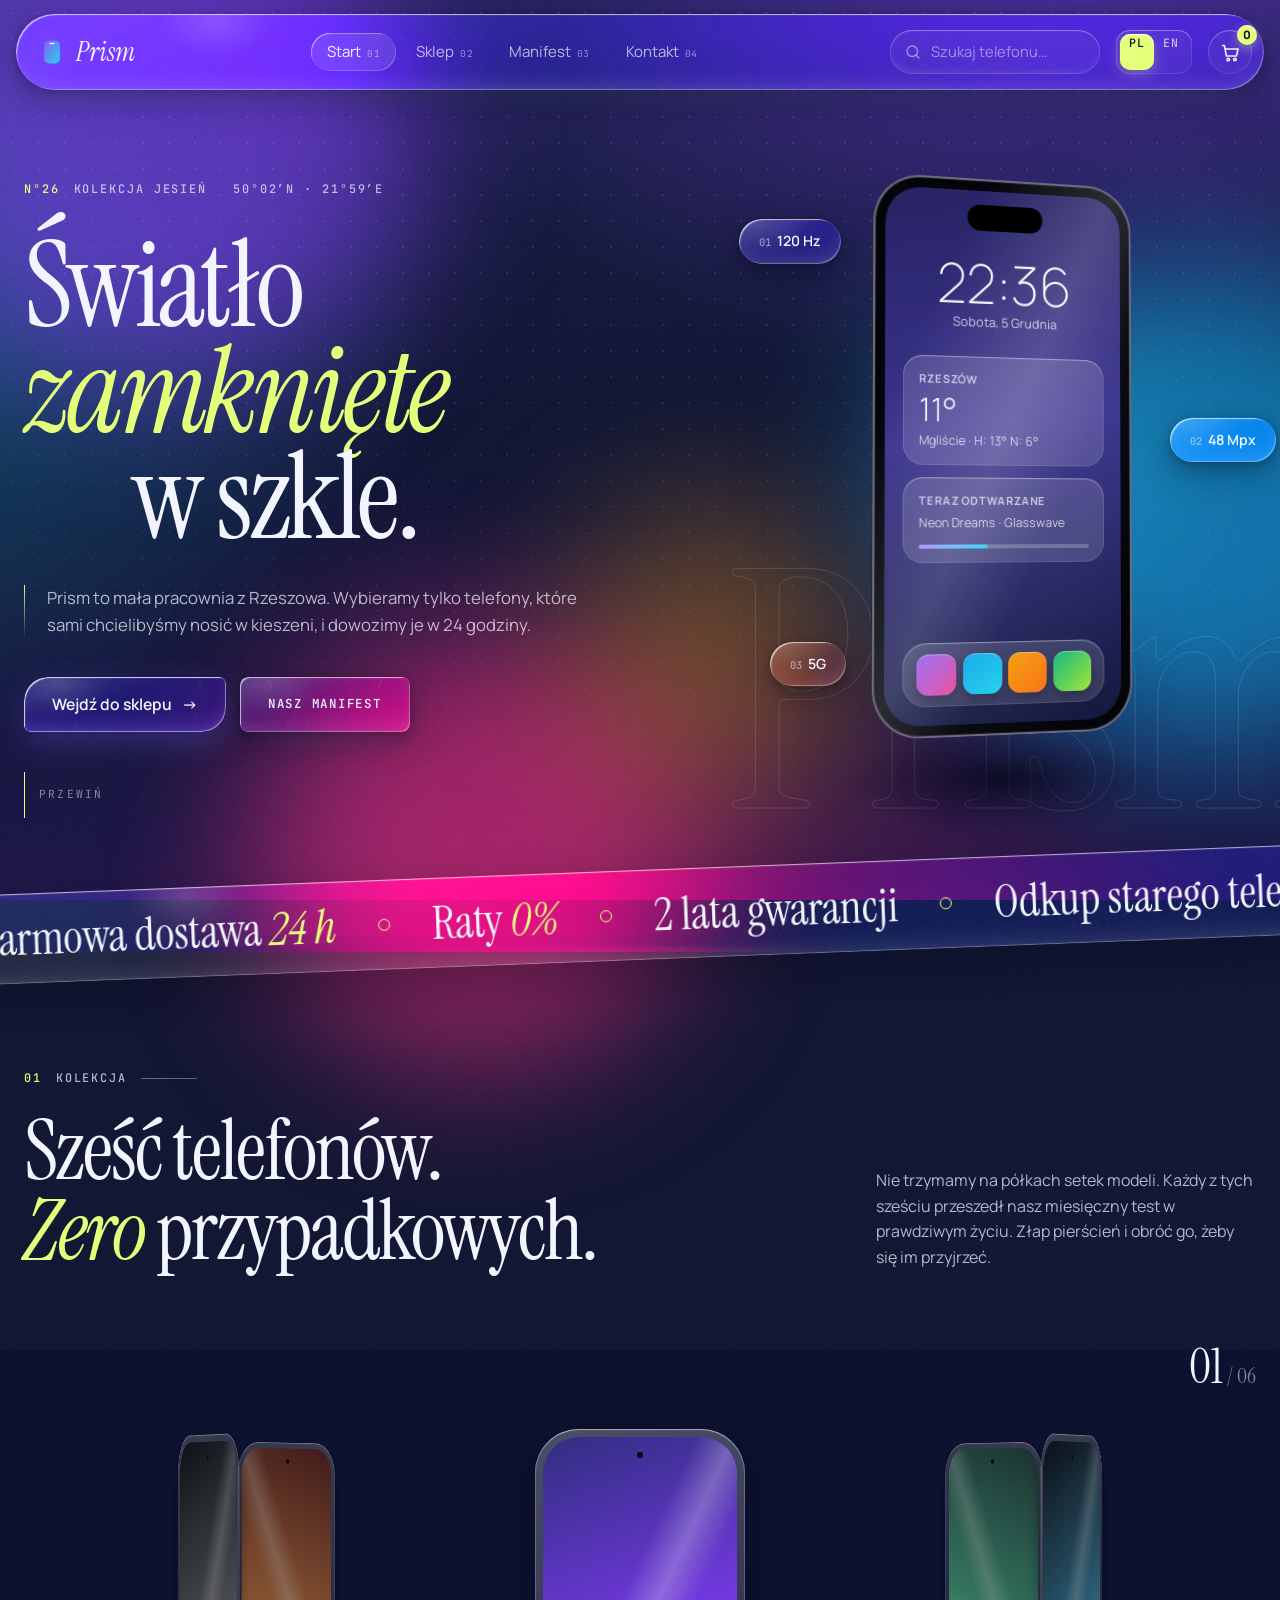
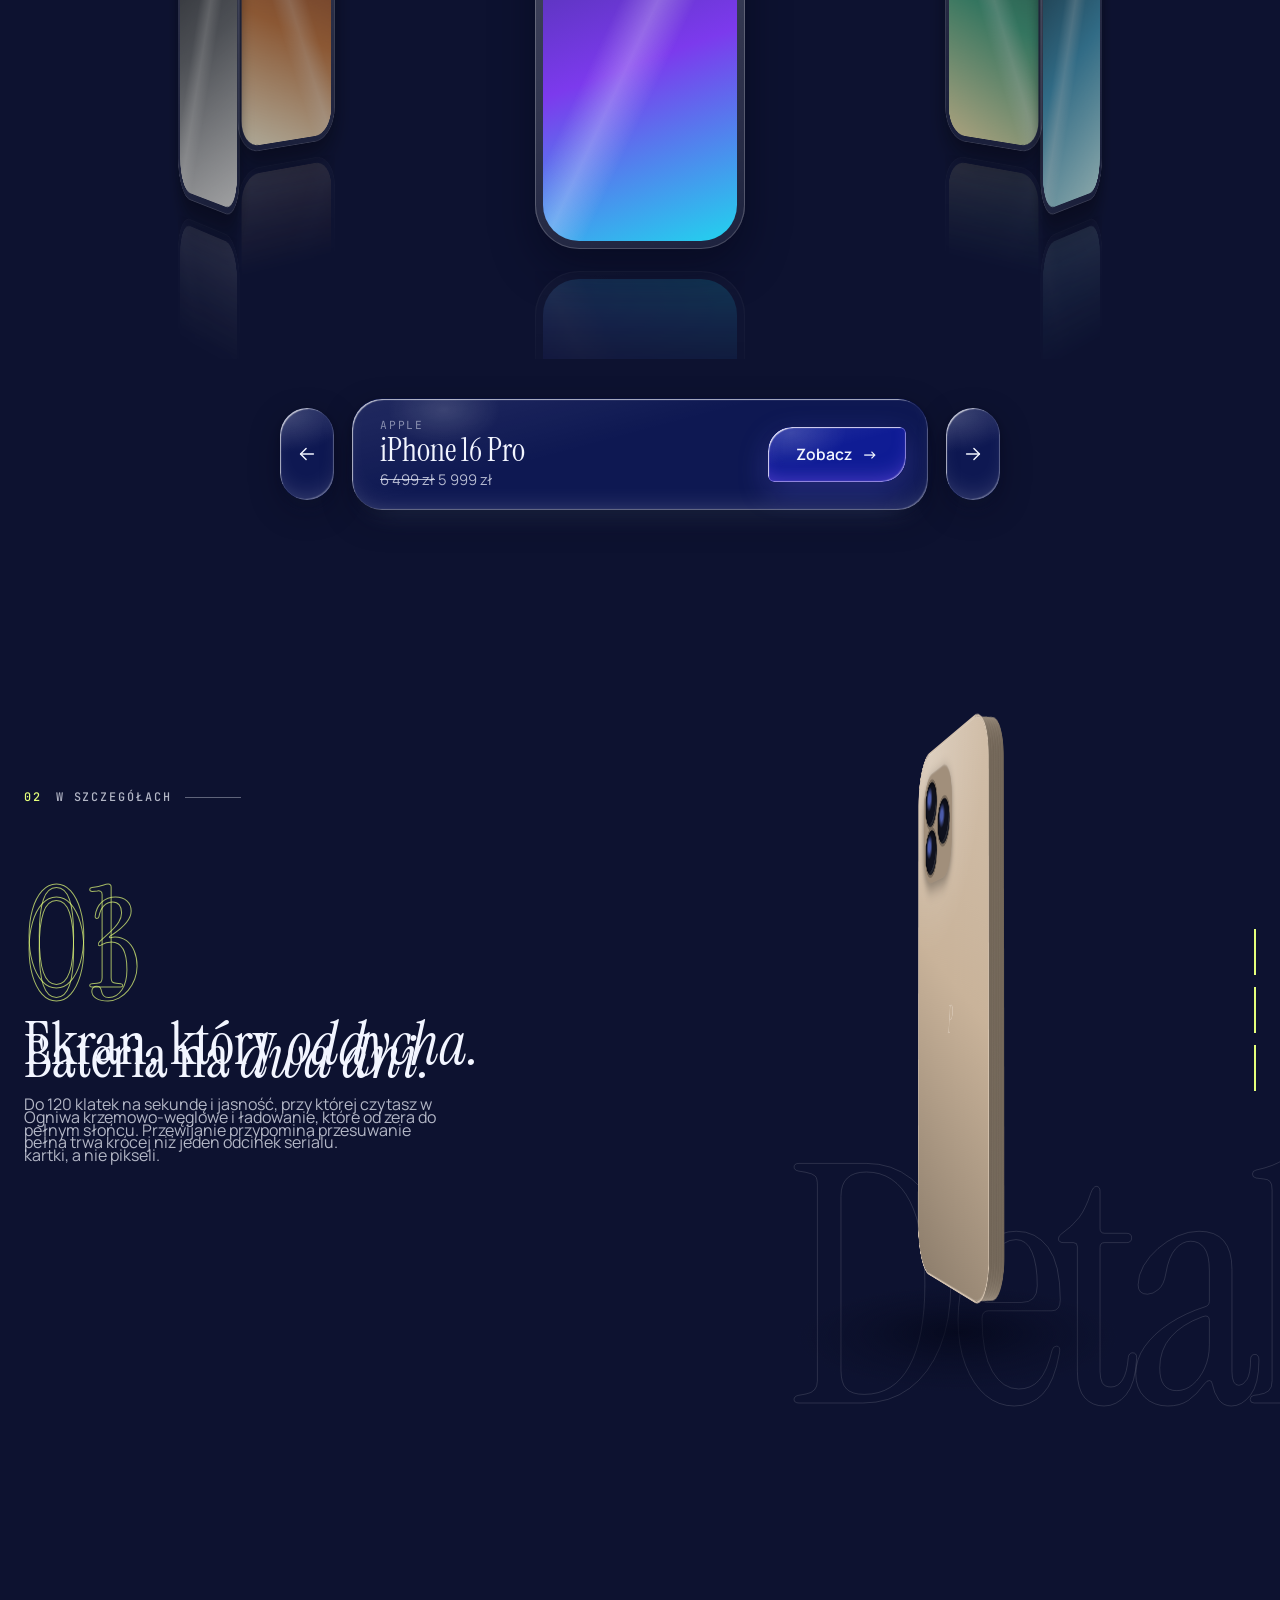
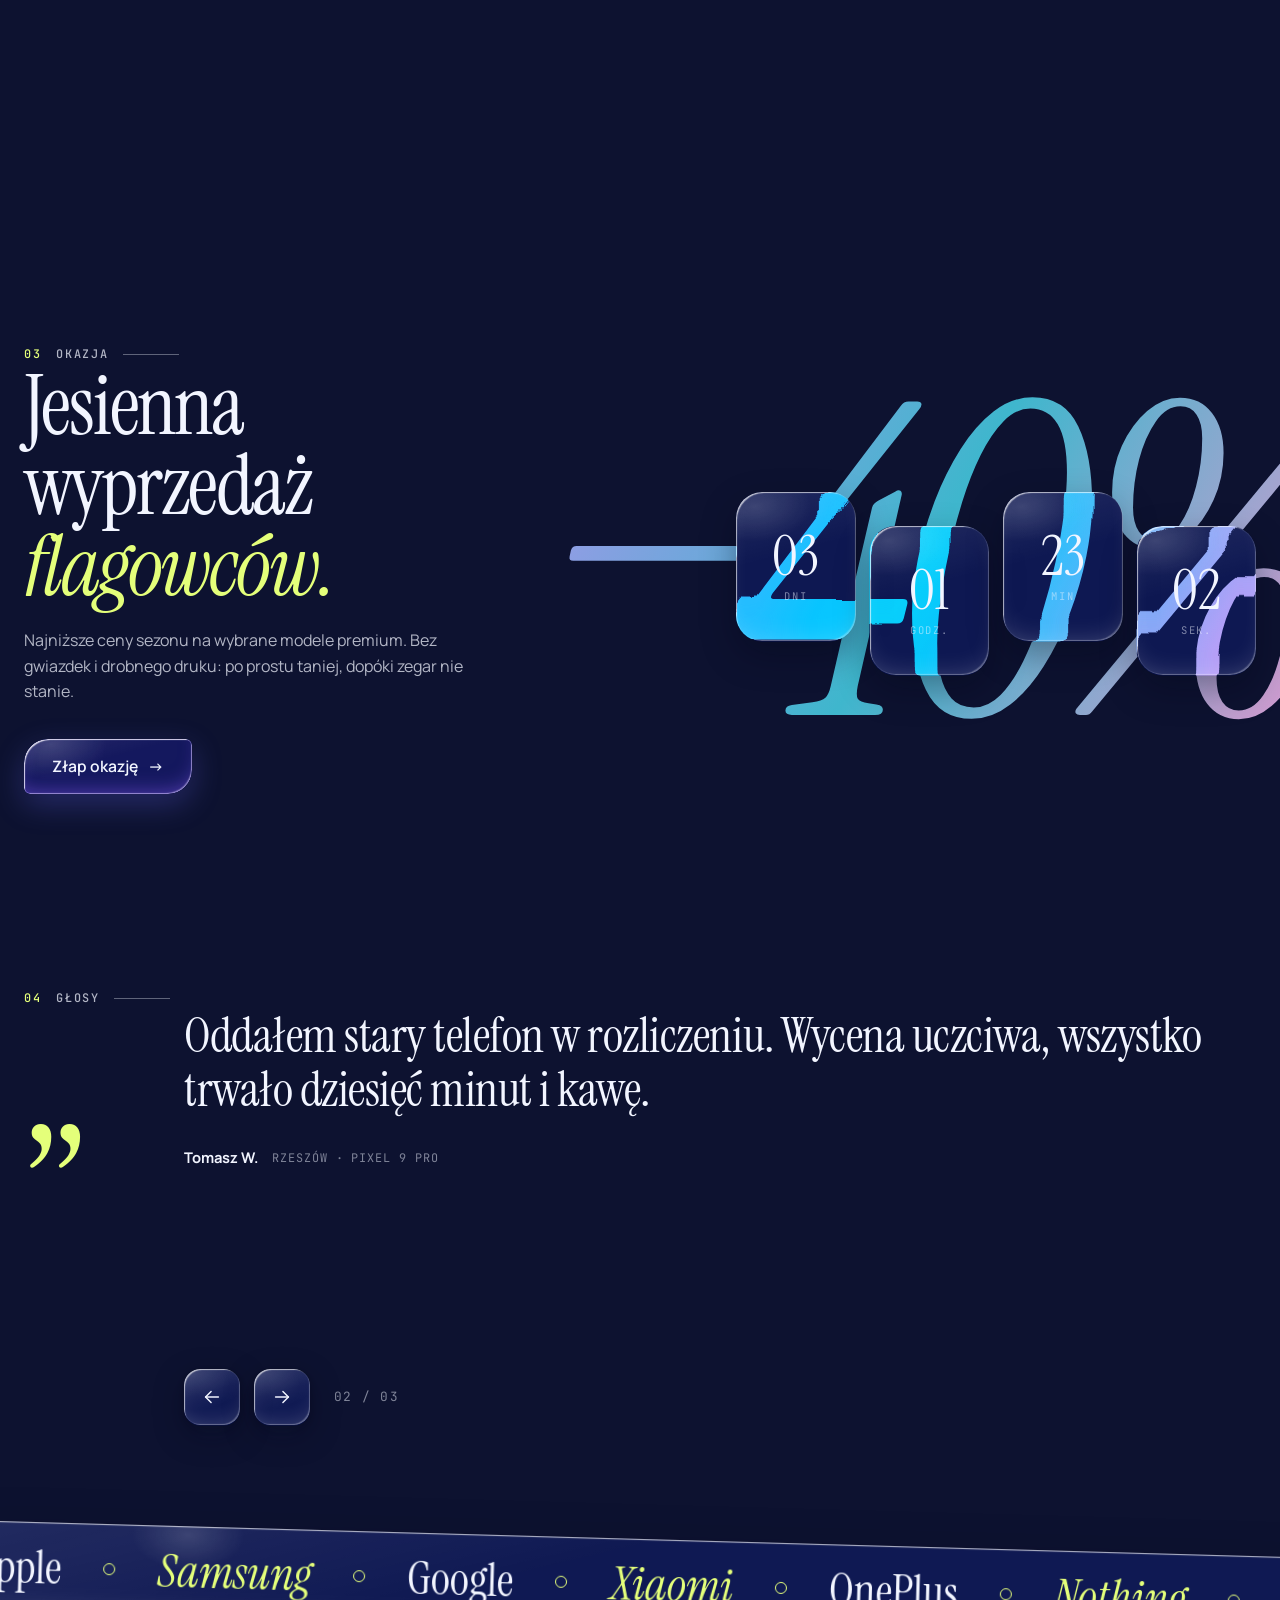
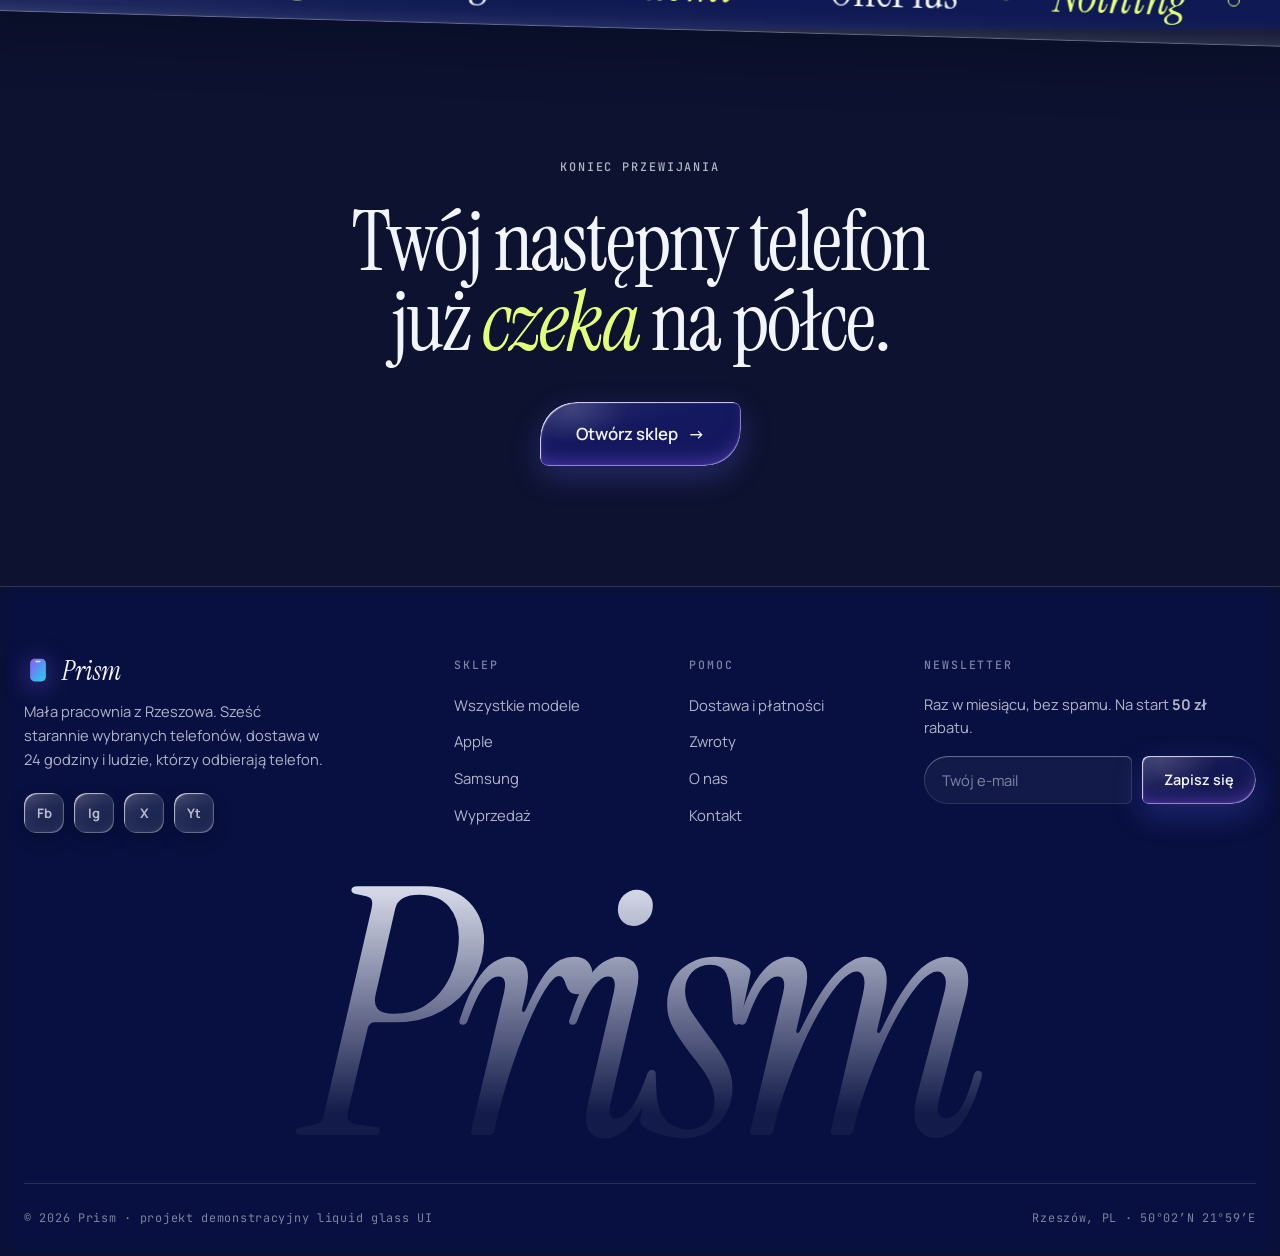
==== commit 58c52a3d: "Dodaj angielską wersję językową z przełącznikiem PL/EN - teksty statyczne oznaczone data-i18n, słown" ====
--- a/index.html
+++ b/index.html
@@ -3,18 +3,19 @@
 <head>
   <meta charset="UTF-8">
   <meta name="viewport" content="width=device-width, initial-scale=1">
-  <title>Prism — światło zamknięte w szkle</title>
-  <meta name="description" content="Prism — mała pracownia z Rzeszowa. Sześć starannie wybranych smartfonów, dostawa w 24 h, raty 0% i odkup starego telefonu.">
+  <title data-i18n="meta.home.title">Prism — światło zamknięte w szkle</title>
+  <meta name="description" content="Prism — mała pracownia z Rzeszowa. Sześć starannie wybranych smartfonów, dostawa w 24 h, raty 0% i odkup starego telefonu." data-i18n-content="meta.home.desc">
   <link rel="icon" href="data:image/svg+xml,%3Csvg xmlns='http://www.w3.org/2000/svg' viewBox='0 0 64 64'%3E%3Cdefs%3E%3ClinearGradient id='g' x1='0' y1='0' x2='1' y2='1'%3E%3Cstop offset='0' stop-color='%238b5cf6'/%3E%3Cstop offset='1' stop-color='%2322d3ee'/%3E%3C/linearGradient%3E%3C/defs%3E%3Crect x='14' y='6' width='36' height='52' rx='10' fill='url(%23g)'/%3E%3Crect x='26' y='11' width='12' height='3' rx='1.5' fill='rgba(255,255,255,.85)'/%3E%3C/svg%3E">
   <link rel="preconnect" href="https://fonts.googleapis.com">
   <link rel="preconnect" href="https://fonts.gstatic.com" crossorigin>
   <link rel="stylesheet" href="https://fonts.googleapis.com/css2?family=Instrument+Serif:ital@0;1&family=JetBrains+Mono:wght@400;500&family=Manrope:wght@300..800&display=swap">
   <link rel="stylesheet" href="styles.css">
+  <script src="i18n.js"></script>
 </head>
 <body data-page="home">
 
   <!-- Kurtyna przejścia między podstronami -->
-  <div class="curtain" aria-hidden="true"><span>Prism</span><small>Start</small></div>
+  <div class="curtain" aria-hidden="true"><span>Prism</span><small data-i18n="curtain.home">Start</small></div>
 
   <!-- Tło: gradient + pływające kule światła -->
   <div class="bg" aria-hidden="true">
@@ -42,7 +43,7 @@
   <!-- ===== NAGŁÓWEK ===== -->
   <header class="site-header" id="siteHeader">
     <div class="header-inner glass">
-      <a class="logo" href="index.html" aria-label="Prism — strona główna">
+      <a class="logo" href="index.html" aria-label="Prism — strona główna" data-i18n-aria-label="nav.logo">
         <svg class="logo-mark" viewBox="0 0 64 64" aria-hidden="true">
           <rect x="14" y="6" width="36" height="52" rx="10" fill="url(#logo-g)"/>
           <rect x="26" y="11" width="12" height="3" rx="1.5" fill="rgba(255,255,255,.85)"/>
@@ -50,12 +51,12 @@
         <span>Prism</span>
       </a>
 
-      <nav class="main-nav" id="mainNav" aria-label="Nawigacja główna">
+      <nav class="main-nav" id="mainNav" aria-label="Nawigacja główna" data-i18n-aria-label="nav.label">
         <ul>
-          <li><a href="index.html" aria-current="page">Start<sup>01</sup></a></li>
-          <li><a href="sklep.html">Sklep<sup>02</sup></a></li>
-          <li><a href="manifest.html">Manifest<sup>03</sup></a></li>
-          <li><a href="kontakt.html">Kontakt<sup>04</sup></a></li>
+          <li><a href="index.html" aria-current="page"><span data-i18n="nav.home">Start</span><sup>01</sup></a></li>
+          <li><a href="sklep.html"><span data-i18n="nav.shop">Sklep</span><sup>02</sup></a></li>
+          <li><a href="manifest.html"><span data-i18n="nav.manifest">Manifest</span><sup>03</sup></a></li>
+          <li><a href="kontakt.html"><span data-i18n="nav.contact">Kontakt</span><sup>04</sup></a></li>
         </ul>
       </nav>
 
@@ -64,10 +65,14 @@
           <circle cx="11" cy="11" r="7"/>
           <path d="M20 20l-3.8-3.8"/>
         </svg>
-        <input type="search" id="searchInput" placeholder="Szukaj telefonu…" autocomplete="off" aria-label="Szukaj telefonu">
+        <input type="search" id="searchInput" placeholder="Szukaj telefonu…" data-i18n-placeholder="nav.search" autocomplete="off" aria-label="Szukaj telefonu" data-i18n-aria-label="nav.searchLabel">
       </label>
 
-      <button class="cart-btn" id="cartBtn" type="button" aria-label="Koszyk">
+      <button class="lang-switch" id="langSwitch" type="button" aria-label="Zmień język na angielski" data-i18n-aria-label="nav.lang">
+        <span data-lang="pl">PL</span><span data-lang="en">EN</span>
+      </button>
+
+      <button class="cart-btn" id="cartBtn" type="button" aria-label="Koszyk" data-i18n-aria-label="nav.cart">
         <svg viewBox="0 0 24 24" fill="none" stroke="currentColor" stroke-width="1.8" stroke-linecap="round" stroke-linejoin="round" aria-hidden="true">
           <path d="M3 4h2l2.3 12h11.4l2-8H6"/>
           <circle cx="9.5" cy="20" r="1.5"/>
@@ -90,17 +95,14 @@
       <div class="container hero-grid">
         <div class="hero-copy">
           <div class="hero-meta reveal" style="--d:.5s">
-            <span class="label no-line"><b>N°26</b> Kolekcja jesień</span>
+            <span class="label no-line" data-i18n="home.meta"><b>N°26</b> Kolekcja jesień</span>
             <span class="label no-line">50°02′N · 21°59′E</span>
           </div>
-          <h1 class="hero-title" data-split style="--d:.45s">Światło <em>zamknięte</em><br><span class="indent">w szkle.</span></h1>
-          <p class="hero-lead reveal" style="--d:.7s">
-            Prism to mała pracownia z Rzeszowa. Wybieramy tylko telefony, które sami chcielibyśmy
-            nosić w kieszeni, i dowozimy je w 24 godziny.
-          </p>
+          <h1 class="hero-title" data-split style="--d:.45s" data-i18n="home.title">Światło <em>zamknięte</em><br><span class="indent">w szkle.</span></h1>
+          <p class="hero-lead reveal" style="--d:.7s" data-i18n="home.lead">Prism to mała pracownia z Rzeszowa. Wybieramy tylko telefony, które sami chcielibyśmy nosić w kieszeni, i dowozimy je w 24 godziny.</p>
           <div class="hero-cta reveal" style="--d:.8s">
-            <a class="btn btn-primary glass" href="sklep.html">Wejdź do sklepu <span class="arrow">→</span></a>
-            <a class="btn btn-ghost glass" href="manifest.html">Nasz manifest</a>
+            <a class="btn btn-primary glass" href="sklep.html"><span data-i18n="home.ctaShop">Wejdź do sklepu</span> <span class="arrow">→</span></a>
+            <a class="btn btn-ghost glass" href="manifest.html" data-i18n="home.ctaManifest">Nasz manifest</a>
           </div>
         </div>
 
@@ -113,10 +115,10 @@
               <div class="widget">
                 <span class="w-title">Rzeszów</span>
                 <span class="w-big">11°</span>
-                <span class="w-sub">Mgliście · H: 13° N: 6°</span>
+                <span class="w-sub" data-i18n="screen.weather">Mgliście · H: 13° N: 6°</span>
               </div>
               <div class="widget">
-                <span class="w-title">Teraz odtwarzane</span>
+                <span class="w-title" data-i18n="screen.playing">Teraz odtwarzane</span>
                 <span class="w-sub">Neon Dreams · Glasswave</span>
                 <span class="w-bar"><i></i></span>
               </div>
@@ -127,12 +129,12 @@
           <span class="chip glass chip-3"><small>03</small>5G</span>
         </div>
       </div>
-      <div class="scroll-cue" aria-hidden="true"><i></i>Przewiń</div>
+      <div class="scroll-cue" aria-hidden="true"><i></i><span data-i18n="home.scroll">Przewiń</span></div>
     </section>
 
     <div class="marquee glass " aria-hidden="true">
-      <div class="marquee-track"><span>Darmowa dostawa <em>24 h</em></span><i class="dot"></i><span>Raty <em>0%</em></span><i class="dot"></i><span>2 lata gwarancji</span><i class="dot"></i><span>Odkup starego telefonu</span><i class="dot"></i><span>30 dni na <em>zmianę zdania</em></span><i class="dot"></i></div>
-      <div class="marquee-track"><span>Darmowa dostawa <em>24 h</em></span><i class="dot"></i><span>Raty <em>0%</em></span><i class="dot"></i><span>2 lata gwarancji</span><i class="dot"></i><span>Odkup starego telefonu</span><i class="dot"></i><span>30 dni na <em>zmianę zdania</em></span><i class="dot"></i></div>
+      <div class="marquee-track"><span data-i18n="marquee.perks.0">Darmowa dostawa <em>24 h</em></span><i class="dot"></i><span data-i18n="marquee.perks.1">Raty <em>0%</em></span><i class="dot"></i><span data-i18n="marquee.perks.2">2 lata gwarancji</span><i class="dot"></i><span data-i18n="marquee.perks.3">Odkup starego telefonu</span><i class="dot"></i><span data-i18n="marquee.perks.4">30 dni na <em>zmianę zdania</em></span><i class="dot"></i></div>
+      <div class="marquee-track"><span data-i18n="marquee.perks.0">Darmowa dostawa <em>24 h</em></span><i class="dot"></i><span data-i18n="marquee.perks.1">Raty <em>0%</em></span><i class="dot"></i><span data-i18n="marquee.perks.2">2 lata gwarancji</span><i class="dot"></i><span data-i18n="marquee.perks.3">Odkup starego telefonu</span><i class="dot"></i><span data-i18n="marquee.perks.4">30 dni na <em>zmianę zdania</em></span><i class="dot"></i></div>
     </div>
 
     <!-- ===== KOLEKCJA: pierścień 3D ===== -->
@@ -140,10 +142,10 @@
       <div class="container">
         <div class="section-top">
           <div>
-            <span class="label reveal"><b>01</b> Kolekcja</span>
-            <h2 class="display" data-split>Sześć telefonów.<br><em>Zero</em> przypadkowych.</h2>
-          </div>
-          <p class="reveal">Nie trzymamy na półkach setek modeli. Każdy z tych sześciu przeszedł nasz miesięczny test w prawdziwym życiu. Złap pierścień i obróć go, żeby się im przyjrzeć.</p>
+            <span class="label reveal" data-i18n="home.colLabel"><b>01</b> Kolekcja</span>
+            <h2 class="display" data-split data-i18n="home.colTitle">Sześć telefonów.<br><em>Zero</em> przypadkowych.</h2>
+          </div>
+          <p class="reveal" data-i18n="home.colText">Nie trzymamy na półkach setek modeli. Każdy z tych sześciu przeszedł nasz miesięczny test w prawdziwym życiu. Złap pierścień i obróć go, żeby się im przyjrzeć.</p>
         </div>
 
         <div class="ring-stage reveal" id="ringStage">
@@ -152,12 +154,12 @@
         </div>
 
         <div class="ring-ui">
-          <button class="round-btn glass" id="ringPrev" type="button" aria-label="Poprzedni model"><svg viewBox="0 0 24 24" fill="none" stroke="currentColor" stroke-width="1.6" stroke-linecap="round" stroke-linejoin="round" aria-hidden="true"><path d="M19 12H5"/><path d="M11 6l-6 6 6 6"/></svg></button>
+          <button class="round-btn glass" id="ringPrev" type="button" aria-label="Poprzedni model" data-i18n-aria-label="home.ringPrev"><svg viewBox="0 0 24 24" fill="none" stroke="currentColor" stroke-width="1.6" stroke-linecap="round" stroke-linejoin="round" aria-hidden="true"><path d="M19 12H5"/><path d="M11 6l-6 6 6 6"/></svg></button>
           <div class="ring-info glass" id="ringInfo" aria-live="polite">
             <div class="r-text"></div>
-            <a class="btn btn-primary glass" href="sklep.html">Zobacz <span class="arrow">→</span></a>
-          </div>
-          <button class="round-btn glass" id="ringNext" type="button" aria-label="Następny model"><svg viewBox="0 0 24 24" fill="none" stroke="currentColor" stroke-width="1.6" stroke-linecap="round" stroke-linejoin="round" aria-hidden="true"><path d="M5 12h14"/><path d="M13 6l6 6-6 6"/></svg></button>
+            <a class="btn btn-primary glass" href="sklep.html"><span data-i18n="home.ringSee">Zobacz</span> <span class="arrow">→</span></a>
+          </div>
+          <button class="round-btn glass" id="ringNext" type="button" aria-label="Następny model" data-i18n-aria-label="home.ringNext"><svg viewBox="0 0 24 24" fill="none" stroke="currentColor" stroke-width="1.6" stroke-linecap="round" stroke-linejoin="round" aria-hidden="true"><path d="M5 12h14"/><path d="M13 6l6 6-6 6"/></svg></button>
         </div>
       </div>
     </section>
@@ -165,32 +167,32 @@
     <!-- ===== DETAL: przyklejony telefon + rozdziały ===== -->
     <section class="story" id="detal">
       <div class="story-sticky container">
-        <span class="ghost-word" aria-hidden="true">Detal</span>
+        <span class="ghost-word" aria-hidden="true" data-i18n="home.storyGhost">Detal</span>
         <div class="story-copy">
-          <span class="label"><b>02</b> W szczegółach</span>
+          <span class="label" data-i18n="home.storyLabel"><b>02</b> W szczegółach</span>
           <div class="chapters">
             <div class="chapter active">
               <span class="ch-num">01</span>
-              <h3>Ekran, który <em>oddycha.</em></h3>
-              <p>Do 120 klatek na sekundę i jasność, przy której czytasz w pełnym słońcu. Przewijanie przypomina przesuwanie kartki, a nie pikseli.</p>
+              <h3 data-i18n="home.ch1Title">Ekran, który <em>oddycha.</em></h3>
+              <p data-i18n="home.ch1Text">Do 120 klatek na sekundę i jasność, przy której czytasz w pełnym słońcu. Przewijanie przypomina przesuwanie kartki, a nie pikseli.</p>
             </div>
             <div class="chapter">
               <span class="ch-num">02</span>
-              <h3>Aparat <em>z pamięcią.</em></h3>
-              <p>Trzy obiektywy, jeden cel: zdjęcie, które za dziesięć lat nadal wywoła to samo uczucie co w chwili, gdy je robiłeś.</p>
+              <h3 data-i18n="home.ch2Title">Aparat <em>z pamięcią.</em></h3>
+              <p data-i18n="home.ch2Text">Trzy obiektywy, jeden cel: zdjęcie, które za dziesięć lat nadal wywoła to samo uczucie co w chwili, gdy je robiłeś.</p>
             </div>
             <div class="chapter">
               <span class="ch-num">03</span>
-              <h3>Bateria na <em>dwa dni.</em></h3>
-              <p>Ogniwa krzemowo-węglowe i ładowanie, które od zera do pełna trwa krócej niż jeden odcinek serialu.</p>
+              <h3 data-i18n="home.ch3Title">Bateria na <em>dwa dni.</em></h3>
+              <p data-i18n="home.ch3Text">Ogniwa krzemowo-węglowe i ładowanie, które od zera do pełna trwa krócej niż jeden odcinek serialu.</p>
             </div>
           </div>
         </div>
         <div class="story-stage" aria-hidden="true">
           <div id="storyPhone">
-            <div class="scr scr-display on" data-ch="0"><span>Odświeżanie · Hz</span><strong>120</strong></div>
+            <div class="scr scr-display on" data-ch="0"><span data-i18n="home.scr1">Odświeżanie · Hz</span><strong>120</strong></div>
             <div class="scr scr-camera" data-ch="1"><i class="grid"></i><i class="shutter"></i></div>
-            <div class="scr scr-power" data-ch="2"><div class="battery"><i></i></div><span>Ładowanie 100 W</span><strong id="batteryLabel">20%</strong></div>
+            <div class="scr scr-power" data-ch="2"><div class="battery"><i></i></div><span data-i18n="home.scr3">Ładowanie 100 W</span><strong id="batteryLabel">20%</strong></div>
           </div>
           <div class="story-progress"><i></i><i></i><i></i></div>
         </div>
@@ -202,16 +204,16 @@
       <span class="deal-num" aria-hidden="true">−40%</span>
       <div class="container deal-grid">
         <div class="deal-copy">
-          <span class="label reveal"><b>03</b> Okazja</span>
-          <h2 class="display" data-split>Jesienna<br>wyprzedaż <em>flagowców.</em></h2>
-          <p class="reveal">Najniższe ceny sezonu na wybrane modele premium. Bez gwiazdek i drobnego druku: po prostu taniej, dopóki zegar nie stanie.</p>
-          <a class="btn btn-primary glass reveal" href="sklep.html">Złap okazję <span class="arrow">→</span></a>
-        </div>
-        <div class="countdown reveal" role="timer" aria-label="Czas do końca promocji">
-          <div class="time-box glass"><span class="t-num" id="cd-days">00</span><span class="t-label">dni</span></div>
-          <div class="time-box glass"><span class="t-num" id="cd-hours">00</span><span class="t-label">godz.</span></div>
+          <span class="label reveal" data-i18n="home.dealLabel"><b>03</b> Okazja</span>
+          <h2 class="display" data-split data-i18n="home.dealTitle">Jesienna<br>wyprzedaż <em>flagowców.</em></h2>
+          <p class="reveal" data-i18n="home.dealText">Najniższe ceny sezonu na wybrane modele premium. Bez gwiazdek i drobnego druku: po prostu taniej, dopóki zegar nie stanie.</p>
+          <a class="btn btn-primary glass reveal" href="sklep.html"><span data-i18n="home.dealCta">Złap okazję</span> <span class="arrow">→</span></a>
+        </div>
+        <div class="countdown reveal" role="timer" aria-label="Czas do końca promocji" data-i18n-aria-label="home.timer">
+          <div class="time-box glass"><span class="t-num" id="cd-days">00</span><span class="t-label" data-i18n="home.days">dni</span></div>
+          <div class="time-box glass"><span class="t-num" id="cd-hours">00</span><span class="t-label" data-i18n="home.hours">godz.</span></div>
           <div class="time-box glass"><span class="t-num" id="cd-mins">00</span><span class="t-label">min</span></div>
-          <div class="time-box glass"><span class="t-num" id="cd-secs">00</span><span class="t-label">sek.</span></div>
+          <div class="time-box glass"><span class="t-num" id="cd-secs">00</span><span class="t-label" data-i18n="home.secs">sek.</span></div>
         </div>
       </div>
     </section>
@@ -219,27 +221,27 @@
     <!-- ===== GŁOSY ===== -->
     <section class="voices" id="glosy">
       <div class="container">
-        <span class="label reveal"><b>04</b> Głosy</span>
+        <span class="label reveal" data-i18n="home.voicesLabel"><b>04</b> Głosy</span>
         <div class="voice-wrap">
           <div class="voice-mark" aria-hidden="true">„</div>
           <div>
             <div class="voice-list">
               <figure class="voice active">
-                <blockquote>Zamówiłam wieczorem, kurier był przed południem. Telefon pachniał jeszcze fabryką, a cena była najlepsza w kraju.</blockquote>
-                <figcaption><strong>Marta K.</strong><span>KRAKÓW · GALAXY S25 ULTRA</span></figcaption>
+                <blockquote data-i18n="home.v1">Zamówiłam wieczorem, kurier był przed południem. Telefon pachniał jeszcze fabryką, a cena była najlepsza w kraju.</blockquote>
+                <figcaption><strong>Marta K.</strong><span data-i18n="home.v1By">KRAKÓW · GALAXY S25 ULTRA</span></figcaption>
               </figure>
               <figure class="voice">
-                <blockquote>Oddałem stary telefon w rozliczeniu. Wycena uczciwa, wszystko trwało dziesięć minut i kawę.</blockquote>
+                <blockquote data-i18n="home.v2">Oddałem stary telefon w rozliczeniu. Wycena uczciwa, wszystko trwało dziesięć minut i kawę.</blockquote>
                 <figcaption><strong>Tomasz W.</strong><span>RZESZÓW · PIXEL 9 PRO</span></figcaption>
               </figure>
               <figure class="voice">
-                <blockquote>Raty zero procent naprawdę bez haczyków. Pomogli mi nawet przenieść zdjęcia z ośmiu lat.</blockquote>
-                <figcaption><strong>Aleksandra P.</strong><span>WARSZAWA · IPHONE 16 PRO</span></figcaption>
+                <blockquote data-i18n="home.v3">Raty zero procent naprawdę bez haczyków. Pomogli mi nawet przenieść zdjęcia z ośmiu lat.</blockquote>
+                <figcaption><strong>Aleksandra P.</strong><span data-i18n="home.v3By">WARSZAWA · IPHONE 16 PRO</span></figcaption>
               </figure>
             </div>
             <div class="voice-nav">
-              <button class="round-btn glass" id="voicePrev" type="button" aria-label="Poprzednia opinia"><svg viewBox="0 0 24 24" fill="none" stroke="currentColor" stroke-width="1.6" stroke-linecap="round" stroke-linejoin="round" aria-hidden="true"><path d="M19 12H5"/><path d="M11 6l-6 6 6 6"/></svg></button>
-              <button class="round-btn glass" id="voiceNext" type="button" aria-label="Następna opinia"><svg viewBox="0 0 24 24" fill="none" stroke="currentColor" stroke-width="1.6" stroke-linecap="round" stroke-linejoin="round" aria-hidden="true"><path d="M5 12h14"/><path d="M13 6l6 6-6 6"/></svg></button>
+              <button class="round-btn glass" id="voicePrev" type="button" aria-label="Poprzednia opinia" data-i18n-aria-label="home.vPrev"><svg viewBox="0 0 24 24" fill="none" stroke="currentColor" stroke-width="1.6" stroke-linecap="round" stroke-linejoin="round" aria-hidden="true"><path d="M19 12H5"/><path d="M11 6l-6 6 6 6"/></svg></button>
+              <button class="round-btn glass" id="voiceNext" type="button" aria-label="Następna opinia" data-i18n-aria-label="home.vNext"><svg viewBox="0 0 24 24" fill="none" stroke="currentColor" stroke-width="1.6" stroke-linecap="round" stroke-linejoin="round" aria-hidden="true"><path d="M5 12h14"/><path d="M13 6l6 6-6 6"/></svg></button>
               <span class="count" id="voiceCount">01 / 03</span>
             </div>
           </div>
@@ -248,16 +250,16 @@
     </section>
 
     <div class="marquee glass tilt-right reverse" aria-hidden="true">
-      <div class="marquee-track"><span>Apple</span><i class="dot"></i><span><em>Samsung</em></span><i class="dot"></i><span>Google</span><i class="dot"></i><span><em>Xiaomi</em></span><i class="dot"></i><span>OnePlus</span><i class="dot"></i><span><em>Nothing</em></span><i class="dot"></i></div>
-      <div class="marquee-track"><span>Apple</span><i class="dot"></i><span><em>Samsung</em></span><i class="dot"></i><span>Google</span><i class="dot"></i><span><em>Xiaomi</em></span><i class="dot"></i><span>OnePlus</span><i class="dot"></i><span><em>Nothing</em></span><i class="dot"></i></div>
+      <div class="marquee-track"><span data-i18n="marquee.brands.0">Apple</span><i class="dot"></i><span data-i18n="marquee.brands.1"><em>Samsung</em></span><i class="dot"></i><span data-i18n="marquee.brands.2">Google</span><i class="dot"></i><span data-i18n="marquee.brands.3"><em>Xiaomi</em></span><i class="dot"></i><span data-i18n="marquee.brands.4">OnePlus</span><i class="dot"></i><span data-i18n="marquee.brands.5"><em>Nothing</em></span><i class="dot"></i></div>
+      <div class="marquee-track"><span data-i18n="marquee.brands.0">Apple</span><i class="dot"></i><span data-i18n="marquee.brands.1"><em>Samsung</em></span><i class="dot"></i><span data-i18n="marquee.brands.2">Google</span><i class="dot"></i><span data-i18n="marquee.brands.3"><em>Xiaomi</em></span><i class="dot"></i><span data-i18n="marquee.brands.4">OnePlus</span><i class="dot"></i><span data-i18n="marquee.brands.5"><em>Nothing</em></span><i class="dot"></i></div>
     </div>
 
     <!-- ===== FINAŁ ===== -->
     <section class="finale">
       <div class="container">
-        <span class="label no-line reveal">Koniec przewijania</span>
-        <h2 class="display" data-split>Twój następny telefon<br>już <em>czeka</em> na półce.</h2>
-        <a class="btn btn-primary btn-lg glass reveal" href="sklep.html">Otwórz sklep <span class="arrow">→</span></a>
+        <span class="label no-line reveal" data-i18n="home.endLabel">Koniec przewijania</span>
+        <h2 class="display" data-split data-i18n="home.endTitle">Twój następny telefon<br>już <em>czeka</em> na półce.</h2>
+        <a class="btn btn-primary btn-lg glass reveal" href="sklep.html"><span data-i18n="home.endCta">Otwórz sklep</span> <span class="arrow">→</span></a>
       </div>
     </section>
 
@@ -275,7 +277,7 @@
             </svg>
             <span>Prism</span>
           </a>
-          <p>Mała pracownia z Rzeszowa. Sześć starannie wybranych telefonów, dostawa w 24 godziny i ludzie, którzy odbierają telefon.</p>
+          <p data-i18n="footer.about">Mała pracownia z Rzeszowa. Sześć starannie wybranych telefonów, dostawa w 24 godziny i ludzie, którzy odbierają telefon.</p>
           <div class="socials">
             <a href="#" class="glass" aria-label="Facebook">Fb</a>
             <a href="#" class="glass" aria-label="Instagram">Ig</a>
@@ -284,41 +286,41 @@
           </div>
         </div>
 
-        <nav class="footer-col" aria-label="Sklep">
-          <h4>Sklep</h4>
+        <nav class="footer-col" aria-label="Sklep" data-i18n-aria-label="footer.shop">
+          <h4 data-i18n="footer.shop">Sklep</h4>
           <ul>
-            <li><a href="sklep.html">Wszystkie modele</a></li>
+            <li><a href="sklep.html" data-i18n="footer.all">Wszystkie modele</a></li>
             <li><a href="sklep.html?q=apple">Apple</a></li>
             <li><a href="sklep.html?q=samsung">Samsung</a></li>
-            <li><a href="index.html#okazja">Wyprzedaż</a></li>
+            <li><a href="index.html#okazja" data-i18n="footer.sale">Wyprzedaż</a></li>
           </ul>
         </nav>
 
-        <nav class="footer-col" aria-label="Pomoc">
-          <h4>Pomoc</h4>
+        <nav class="footer-col" aria-label="Pomoc" data-i18n-aria-label="footer.help">
+          <h4 data-i18n="footer.help">Pomoc</h4>
           <ul>
-            <li><a href="kontakt.html#faq">Dostawa i płatności</a></li>
-            <li><a href="kontakt.html#faq">Zwroty</a></li>
-            <li><a href="manifest.html">O nas</a></li>
-            <li><a href="kontakt.html">Kontakt</a></li>
+            <li><a href="kontakt.html#faq" data-i18n="footer.delivery">Dostawa i płatności</a></li>
+            <li><a href="kontakt.html#faq" data-i18n="footer.returns">Zwroty</a></li>
+            <li><a href="manifest.html" data-i18n="footer.about2">O nas</a></li>
+            <li><a href="kontakt.html" data-i18n="nav.contact">Kontakt</a></li>
           </ul>
         </nav>
 
         <div class="footer-col footer-news">
           <h4>Newsletter</h4>
-          <p>Raz w miesiącu, bez spamu. Na start <strong>50 zł</strong> rabatu.</p>
+          <p data-i18n="footer.newsText">Raz w miesiącu, bez spamu. Na start <strong>50 zł</strong> rabatu.</p>
           <form class="newsletter-form" id="newsletterForm" novalidate>
-            <input type="email" id="newsletterEmail" placeholder="Twój e-mail" required aria-label="Adres e-mail">
-            <button class="btn btn-primary glass" type="submit">Zapisz się</button>
+            <input type="email" id="newsletterEmail" placeholder="Twój e-mail" data-i18n-placeholder="footer.email" required aria-label="Adres e-mail" data-i18n-aria-label="footer.emailLabel">
+            <button class="btn btn-primary glass" type="submit" data-i18n="footer.subscribe">Zapisz się</button>
           </form>
-          <p class="newsletter-msg" id="newsletterMsg" hidden>Dziękujemy, sprawdź skrzynkę.</p>
+          <p class="newsletter-msg" id="newsletterMsg" hidden data-i18n="footer.thanks">Dziękujemy, sprawdź skrzynkę.</p>
         </div>
       </div>
 
       <p class="footer-word" aria-hidden="true">Prism</p>
 
       <div class="footer-bottom">
-        <p>© <span class="js-year">2026</span> Prism · projekt demonstracyjny liquid glass UI</p>
+        <p>© <span class="js-year">2026</span> Prism · <span data-i18n="footer.demo">projekt demonstracyjny liquid glass UI</span></p>
         <p>Rzeszów, PL · 50°02′N 21°59′E</p>
       </div>
     </div>
@@ -326,18 +328,18 @@
 
   <!-- ===== KOSZYK ===== -->
   <div class="scrim" id="scrim"></div>
-  <aside class="drawer glass" id="drawer" aria-hidden="true" aria-label="Koszyk">
+  <aside class="drawer glass" id="drawer" aria-hidden="true" aria-label="Koszyk" data-i18n-aria-label="nav.cart">
     <div class="drawer-head">
-      <h2>Koszyk<em id="drawerQty"></em></h2>
-      <button class="icon-btn" id="drawerClose" type="button" aria-label="Zamknij koszyk">
+      <h2><span data-i18n="cart.title">Koszyk</span><em id="drawerQty"></em></h2>
+      <button class="icon-btn" id="drawerClose" type="button" aria-label="Zamknij koszyk" data-i18n-aria-label="cart.close">
         <svg viewBox="0 0 24 24" fill="none" stroke="currentColor" stroke-width="1.8" stroke-linecap="round" aria-hidden="true"><path d="M6 6l12 12M18 6L6 18"/></svg>
       </button>
     </div>
     <div class="drawer-items" id="drawerItems"></div>
     <div class="drawer-foot">
-      <div class="drawer-total"><span>Razem</span><strong id="drawerTotal">0 zł</strong></div>
-      <p class="drawer-note">Dostawa gratis · wysyłka w 24 h · 30 dni na zwrot</p>
-      <button class="btn btn-primary glass" id="checkoutBtn" type="button">Przejdź do kasy <span class="arrow">→</span></button>
+      <div class="drawer-total"><span data-i18n="cart.total">Razem</span><strong id="drawerTotal">0 zł</strong></div>
+      <p class="drawer-note" data-i18n="cart.note">Dostawa gratis · wysyłka w 24 h · 30 dni na zwrot</p>
+      <button class="btn btn-primary glass" id="checkoutBtn" type="button"><span data-i18n="cart.checkout">Przejdź do kasy</span> <span class="arrow">→</span></button>
     </div>
   </aside>
 
--- a/styles.css
+++ b/styles.css
@@ -452,6 +452,57 @@
 
 .search-box input::-webkit-search-cancel-button { -webkit-appearance: none; }
 
+/* Przełącznik języka — dwie litery, limonkowa kostka przelewa się między nimi */
+
+.lang-switch {
+  position: relative;
+  display: grid;
+  grid-template-columns: 1fr 1fr;
+  flex-shrink: 0;
+  height: 44px;
+  padding: 4px;
+  border: none;
+  border-radius: 14px;
+  background: rgba(255, 255, 255, .04);
+  box-shadow: inset 0 1px 1px rgba(255, 255, 255, .3), inset 0 0 0 1px rgba(255, 255, 255, .1);
+  font-family: var(--mono);
+  font-size: .72rem;
+  font-weight: 500;
+  letter-spacing: .08em;
+  cursor: pointer;
+}
+
+.lang-switch::before {
+  content: "";
+  position: absolute;
+  top: 4px;
+  bottom: 4px;
+  left: 4px;
+  width: calc(50% - 4px);
+  border-radius: 10px;
+  background: var(--lime);
+  box-shadow: inset 0 1px 1px rgba(255, 255, 255, .8), 0 4px 14px rgba(228, 255, 122, .3);
+  transition: transform .5s var(--ease-jelly);
+}
+
+.lang-switch[data-active="en"]::before { transform: translateX(100%); }
+
+.lang-switch span {
+  position: relative;
+  display: grid;
+  place-items: center;
+  width: 34px;
+  color: var(--muted);
+  transition: color .3s;
+}
+
+.lang-switch[data-active="pl"] [data-lang="pl"],
+.lang-switch[data-active="en"] [data-lang="en"] { color: #0d1230; }
+
+.lang-switch:hover span { color: var(--ink); }
+.lang-switch:hover[data-active="pl"] [data-lang="pl"],
+.lang-switch:hover[data-active="en"] [data-lang="en"] { color: #0d1230; }
+
 /* Koszyk */
 
 .cart-btn {
@@ -584,7 +635,7 @@
   width: 40px;
   height: 40px;
   border: none;
-  border-radius: 999px;
+  border-radius: 12px;
   display: grid;
   place-items: center;
   background: rgba(255, 255, 255, .06);
@@ -700,14 +751,17 @@
 
 .drawer-note { font-size: .8rem; color: var(--faint); margin-bottom: 16px; }
 
-.drawer-foot .btn { width: 100%; }
+.drawer-foot .btn { --lg-r: 18px; width: 100%; }
 
 /* ============================================================
    PRZYCISKI I DROBNE ELEMENTY
    ============================================================ */
 
+/* Kształty przycisków: --lg-r przyjmuje do czterech promieni (jak border-radius),
+   a clip-path warstwy refrakcji używa tej samej wartości — szkło zawsze
+   pokrywa się z obrysem. Domyślnie „liść”: dwa przeciwległe rogi ostre. */
 .btn {
-  --lg-r: 999px;
+  --lg-r: 24px 6px 24px 6px;
   --lg-blur: 0px;
   position: relative;
   overflow: hidden;
@@ -716,7 +770,7 @@
   justify-content: center;
   gap: 10px;
   padding: 15px 28px;
-  border-radius: 999px;
+  border-radius: var(--lg-r);
   border: none;
   background: none;
   font: inherit;
@@ -784,13 +838,23 @@
   box-shadow: 0 16px 40px rgba(99, 102, 241, .5), 0 2px 8px rgba(3, 6, 24, .25);
 }
 
-.btn-ghost { --lg-r: 999px; --lg-blur: 0px; }
+.btn-lg { --lg-r: 36px 8px 36px 8px; padding: 19px 36px; font-size: 1.05rem; }
+
+/* ghost = surowa, prawie prostokątna tafla z redakcyjnym liternictwem */
+.btn-ghost,
+.btn-ghost.btn-lg {
+  --lg-r: 8px;
+  --lg-blur: 0px;
+  font-family: var(--mono);
+  font-size: .78rem;
+  font-weight: 500;
+  letter-spacing: .14em;
+  text-transform: uppercase;
+}
 
 .btn-ghost:hover { --lg-tint: rgba(255, 255, 255, .08); transform: translateY(-2px); }
 
-.btn-lg { padding: 19px 34px; font-size: 1.05rem; }
-
-/* okrągły szklany przycisk ze strzałką */
+/* szklany przycisk ze strzałką: domyślnie koło, w kontekstach inne bryły */
 .round-btn {
   --lg-r: 999px;
   --lg-blur: 0px;
@@ -807,6 +871,12 @@
 .round-btn svg { width: 22px; height: 22px; }
 
 .round-btn:hover { --lg-tint: rgba(255, 255, 255, .08); }
+
+/* strzałki pierścienia — pionowe kapsuły po bokach karty */
+.ring-ui .round-btn { width: 54px; height: 92px; }
+
+/* nawigacja cytatów — kwadraty z miękkimi rogami */
+.voice-nav .round-btn { --lg-r: 16px; width: 56px; height: 56px; }
 
 /* etykieta sekcji: „01 — Kolekcja” */
 .label {
@@ -855,7 +925,7 @@
   grid-template-columns: 1fr minmax(240px, 380px);
   align-items: end;
   gap: 40px;
-  margin-bottom: 64px;
+  margin-bottom: 48px;
 }
 
 .section-top .label { margin-bottom: 22px; }
@@ -902,7 +972,7 @@
   --lg-blur: 0px;
   display: flex;
   overflow: hidden;
-  margin: 40px -2vw;
+  margin: 24px -2vw;
   padding: 22px 0;
   transform: rotate(-2.2deg);
   box-shadow: 0 20px 50px rgba(3, 6, 24, .35);
@@ -1201,7 +1271,7 @@
 
 .hero {
   position: relative;
-  min-height: 100svh;
+  min-height: 80svh;
   display: flex;
   align-items: center;
   padding: calc(var(--header-h) + 60px) 0 70px;
@@ -1339,16 +1409,22 @@
    STRONA GŁÓWNA — KARUZELA 3D (pierścień modeli)
    ============================================================ */
 
-.collection { position: relative; padding: 120px 0 80px; }
+.collection { position: relative; padding: 80px 0 50px; }
 
 .ring-stage {
-  --R: 420px;
+  /* --R: promień pierścienia, --pw/--ph: wymiary telefonu */
+  --R: clamp(420px, 44vw, 720px);
+  --pw: 210px;
+  --ph: 420px;
   position: relative;
-  height: 470px;
+  height: 640px;
+  /* scena na pełną szerokość okna — boczne telefony nie są ucinane do kolumny treści */
+  margin-inline: calc(50% - 50vw);
+  overflow: hidden;
   display: grid;
   place-items: center;
-  perspective: 1700px;
-  perspective-origin: 50% 30%;
+  perspective: 2200px;
+  perspective-origin: 50% 25%;
   cursor: grab;
   touch-action: pan-y;
   user-select: none;
@@ -1358,8 +1434,8 @@
 
 .ring {
   position: relative;
-  width: 150px;
-  height: 300px;
+  width: var(--pw);
+  height: var(--ph);
   transform-style: preserve-3d;
   transform: translateZ(calc(var(--R) * -1)) rotateY(var(--a, 0deg));
 }
@@ -1374,14 +1450,15 @@
 }
 
 .ring-item .p-phone {
-  width: 150px;
-  height: 300px;
-  border-radius: 34px;
-  -webkit-box-reflect: below 18px linear-gradient(transparent 62%, rgba(255, 255, 255, .22));
+  width: var(--pw);
+  height: var(--ph);
+  border-radius: 44px;
+  padding: 8px;
+  -webkit-box-reflect: below 22px linear-gradient(transparent 66%, rgba(255, 255, 255, .2));
 }
 
 .ring-item .p-phone::before,
-.ring-item .p-phone::after { border-radius: 28px; }
+.ring-item .p-phone::after { inset: 8px; border-radius: 36px; }
 
 .ring-item:not(.front) { filter: saturate(.55) brightness(.7); }
 
@@ -1433,7 +1510,7 @@
 .ring-count {
   position: absolute;
   top: 10px;
-  right: 0;
+  right: max(24px, calc((100% - var(--page-w)) / 2));
   font-family: var(--serif);
   font-size: 1.4rem;
   color: var(--faint);
@@ -1445,7 +1522,7 @@
    STRONA GŁÓWNA — OPOWIEŚĆ (przyklejony telefon + rozdziały)
    ============================================================ */
 
-.story { position: relative; height: 360vh; }
+.story { position: relative; height: 320vh; }
 
 .story-sticky {
   position: sticky;
@@ -1636,7 +1713,7 @@
    STRONA GŁÓWNA — OKAZJA (odliczanie nad olbrzymim −40%)
    ============================================================ */
 
-.deal { position: relative; padding: 140px 0; overflow: hidden; }
+.deal { position: relative; padding: 100px 0; overflow: hidden; }
 
 .deal-num {
   position: absolute;
@@ -1700,7 +1777,7 @@
    STRONA GŁÓWNA — GŁOSY KLIENTÓW
    ============================================================ */
 
-.voices { position: relative; padding: 130px 0; }
+.voices { position: relative; padding: 90px 0; }
 
 .voice-wrap {
   display: grid;
@@ -1772,7 +1849,7 @@
 
 .finale {
   position: relative;
-  padding: 140px 0 160px;
+  padding: 100px 0 120px;
   text-align: center;
 }
 
@@ -1784,7 +1861,7 @@
 
 .page-hero {
   position: relative;
-  padding: calc(var(--header-h) + 90px) 0 60px;
+  padding: calc(var(--header-h) + 70px) 0 44px;
 }
 
 .page-title {
@@ -1819,7 +1896,7 @@
    SKLEP
    ============================================================ */
 
-.shop { padding: 30px 0 120px; }
+.shop { padding: 20px 0 90px; }
 
 .filter-bar {
   --lg-r: 999px;
@@ -2034,7 +2111,7 @@
 .p-price strong { font-size: 1.22rem; }
 
 .add-btn {
-  --lg-r: 999px;
+  --lg-r: 20px 20px 20px 4px; /* dymek z ostrym rogiem */
   --lg-blur: 0px;
   position: relative;
   z-index: 2;
@@ -2253,7 +2330,7 @@
 }
 
 .segmented {
-  --lg-r: 999px;
+  --lg-r: 22px;
   --lg-blur: 0px;
   position: relative;
   display: flex;
@@ -2266,7 +2343,7 @@
   flex: 1;
   padding: 12px 10px;
   border: none;
-  border-radius: 999px;
+  border-radius: 16px;
   background: none;
   font-size: .92rem;
   font-weight: 600;
@@ -2281,7 +2358,7 @@
   position: absolute;
   top: 6px;
   bottom: 6px;
-  border-radius: 999px;
+  border-radius: 16px;
   background: var(--lime);
   box-shadow: inset 0 1px 1px rgba(255, 255, 255, .8), 0 6px 18px rgba(228, 255, 122, .3);
   transition: left .5s var(--ease-jelly), width .5s var(--ease-jelly);
@@ -2329,7 +2406,7 @@
   padding-top: 3px;
 }
 
-.related { padding: 60px 0 120px; }
+.related { padding: 40px 0 90px; }
 
 /* ============================================================
    MANIFEST
@@ -2392,7 +2469,7 @@
   color: var(--faint);
 }
 
-.scrub-sec { padding: 120px 0; }
+.scrub-sec { padding: 90px 0; }
 
 .scrub {
   font-family: var(--serif);
@@ -2408,14 +2485,14 @@
 
 .scrub .wd.lit.acc { color: var(--lime); font-style: italic; }
 
-.principles { padding: 60px 0 120px; }
+.principles { padding: 40px 0 90px; }
 
 .principle {
   display: grid;
   grid-template-columns: 220px 1fr 1fr;
   gap: 40px;
   align-items: start;
-  padding: 50px 0;
+  padding: 40px 0;
   box-shadow: inset 0 1px 0 var(--hairline);
 }
 
@@ -2441,7 +2518,7 @@
 
 .principle p { color: var(--muted); padding-top: 8px; }
 
-.timeline { padding: 80px 0 120px; }
+.timeline { padding: 50px 0 90px; }
 
 .tl-track {
   display: flex;
@@ -2488,7 +2565,7 @@
   display: grid;
   grid-template-columns: repeat(4, 1fr);
   gap: 20px;
-  padding: 40px 0 140px;
+  padding: 30px 0 100px;
 }
 
 .stat { box-shadow: inset 1px 0 0 var(--hairline); padding: 6px 0 6px 24px; }
@@ -2543,7 +2620,7 @@
 
 .status-pill time { font-family: var(--mono); font-size: .8rem; color: var(--faint); }
 
-.contact { padding: 40px 0 100px; }
+.contact { padding: 30px 0 80px; }
 
 .contact-grid {
   display: grid;
@@ -2712,7 +2789,7 @@
 
 .hours div.today { color: var(--ink); font-weight: 700; }
 
-.faq { padding: 40px 0 140px; }
+.faq { padding: 30px 0 100px; }
 
 .faq-list { display: grid; gap: 14px; max-width: 920px; }
 
@@ -2795,7 +2872,7 @@
 .socials { display: flex; gap: 10px; }
 
 .socials a {
-  --lg-r: 999px;
+  --lg-r: 12px;
   --lg-blur: 0px;
   width: 40px;
   height: 40px;
@@ -2835,7 +2912,7 @@
   min-width: 0;
   height: 48px;
   padding: 0 18px;
-  border-radius: 999px;
+  border-radius: 24px 6px 6px 24px;
   border: none;
   background: rgba(255, 255, 255, .04);
   box-shadow: inset 0 1px 1px rgba(255, 255, 255, .3), inset 0 0 0 1px rgba(255, 255, 255, .1);
@@ -2853,7 +2930,7 @@
   box-shadow: inset 0 1px 1px rgba(255, 255, 255, .35), inset 0 0 0 1px rgba(228, 255, 122, .5), 0 0 0 4px rgba(228, 255, 122, .1);
 }
 
-.newsletter-form .btn { padding: 0 22px; height: 48px; font-size: .9rem; }
+.newsletter-form .btn { --lg-r: 6px 24px 24px 6px; padding: 0 22px; height: 48px; font-size: .9rem; }
 
 .newsletter-msg { margin-top: 14px; font-size: .92rem; color: var(--lime); }
 
@@ -3024,11 +3101,13 @@
 
   .header-inner { padding-left: 16px; gap: 10px; }
 
+  .lang-switch span { width: 26px; }
+
   .logo span { display: none; }
 
   .phone3d { --w: 220px; --h: 456px; --r: 40px; }
 
-  .ring-stage { --R: 260px; height: 400px; }
+  .ring-stage { --R: 250px; --pw: 150px; --ph: 300px; height: 440px; }
 
   .ring-ui { grid-template-columns: 1fr 1fr; }
   .ring-info { grid-column: 1 / -1; order: -1; }
@@ -3056,6 +3135,8 @@
   .footer-grid { grid-template-columns: 1fr; gap: 32px; }
 
   .newsletter-form { flex-direction: column; }
+  .newsletter-form input { border-radius: 18px; }
+  .newsletter-form .btn { --lg-r: 18px; }
 
   .footer-bottom { justify-content: center; text-align: center; }
 }
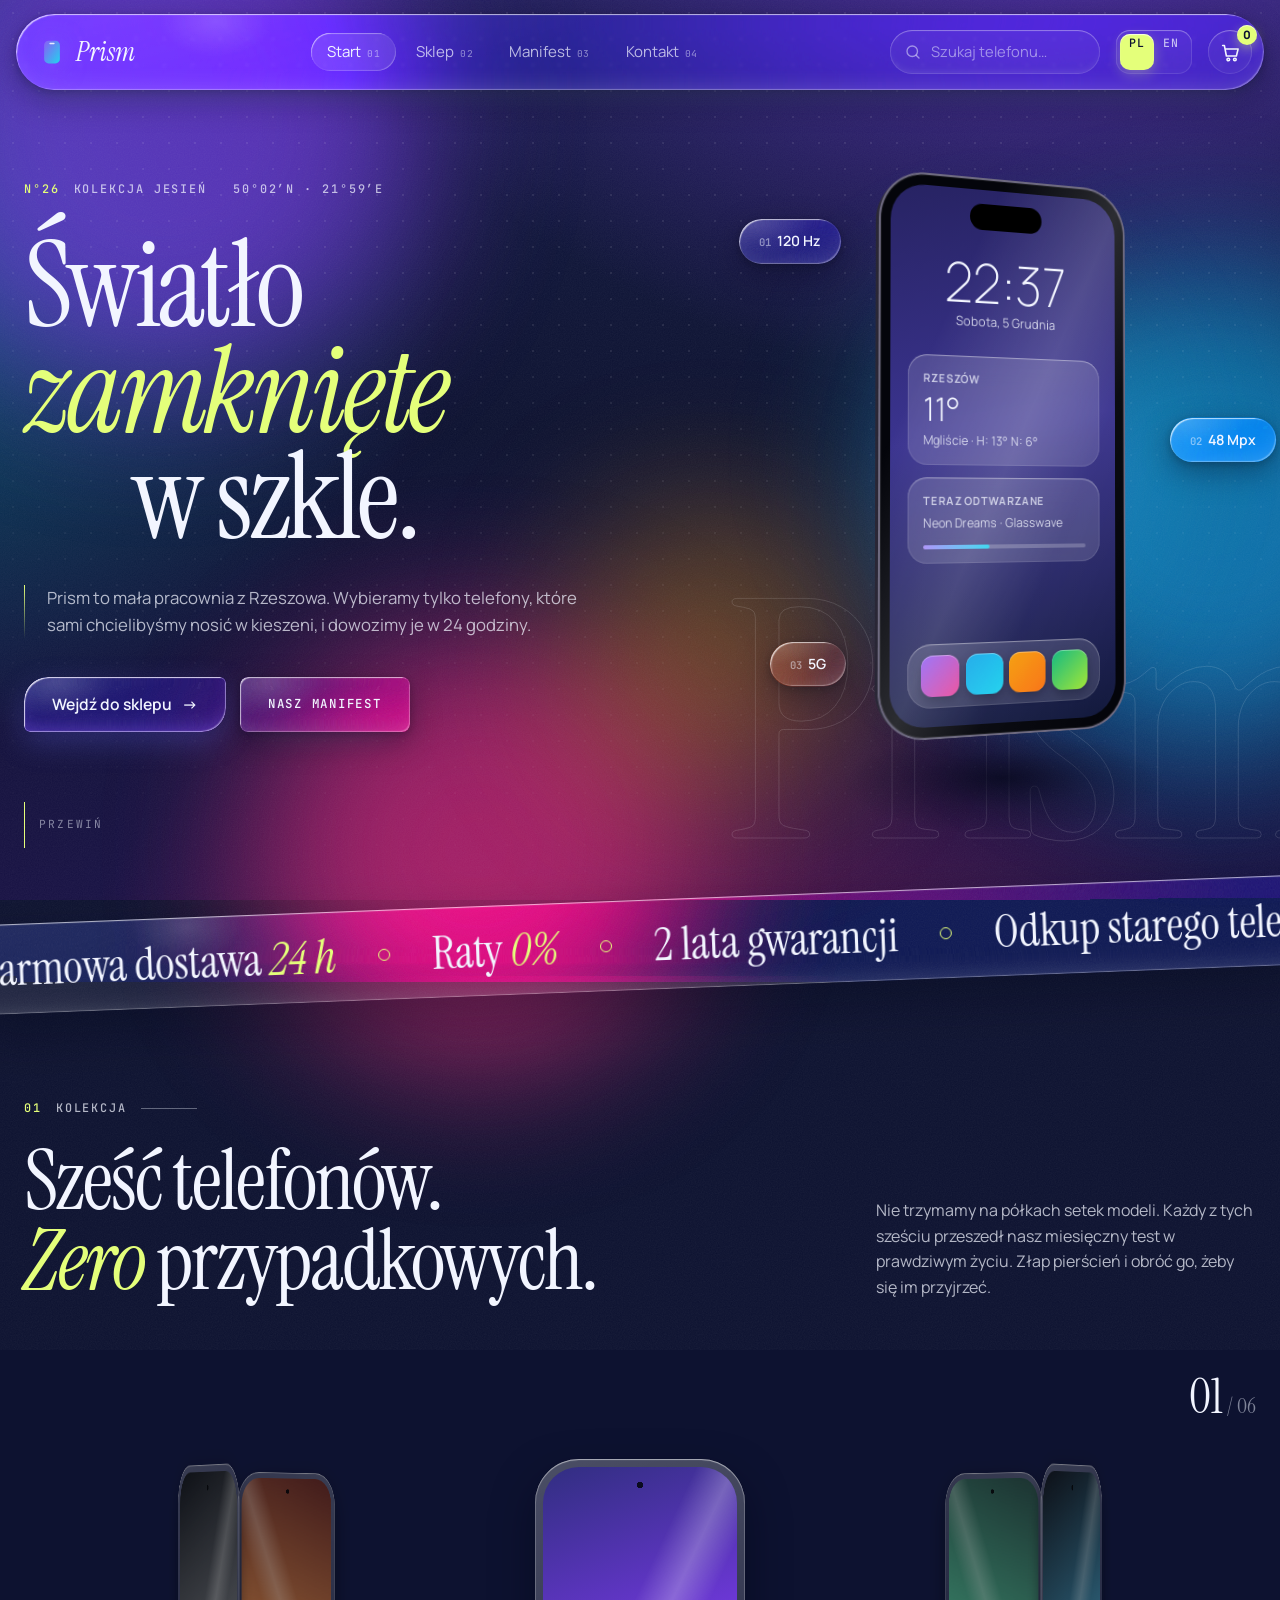
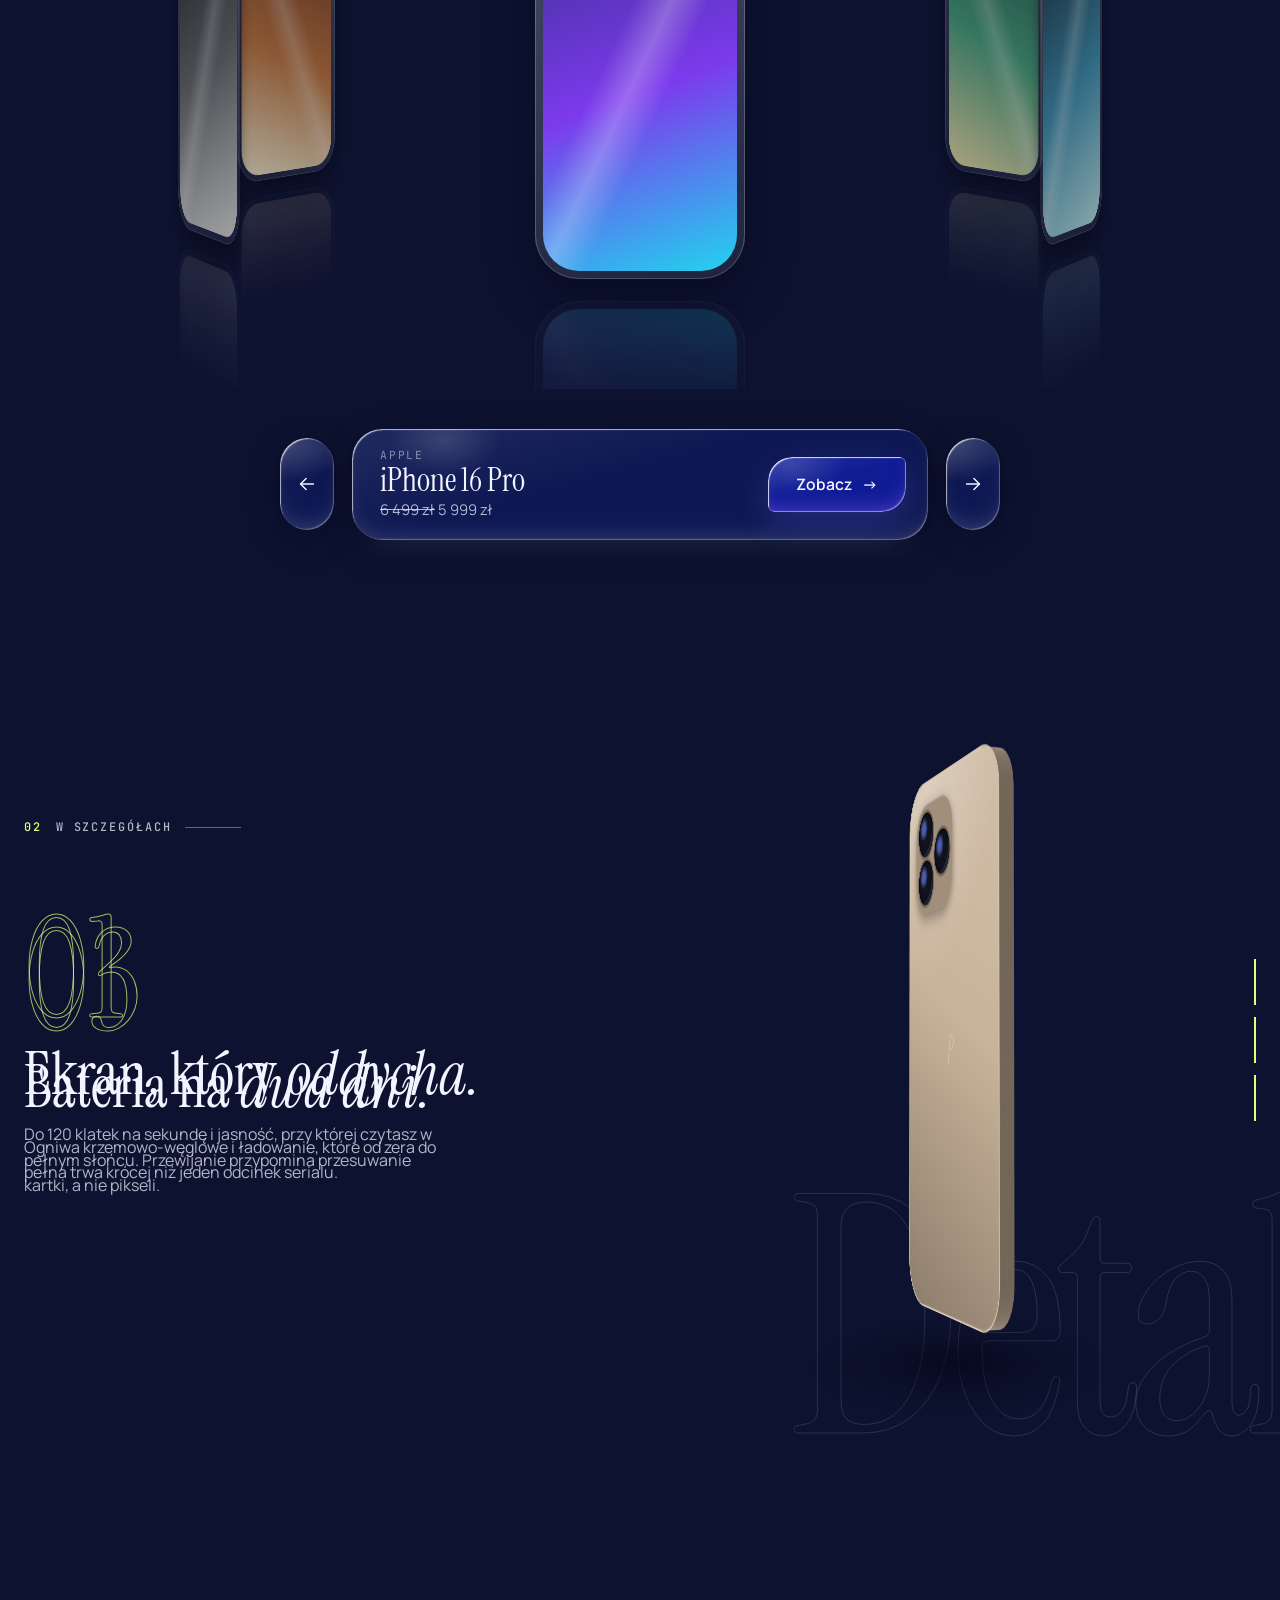
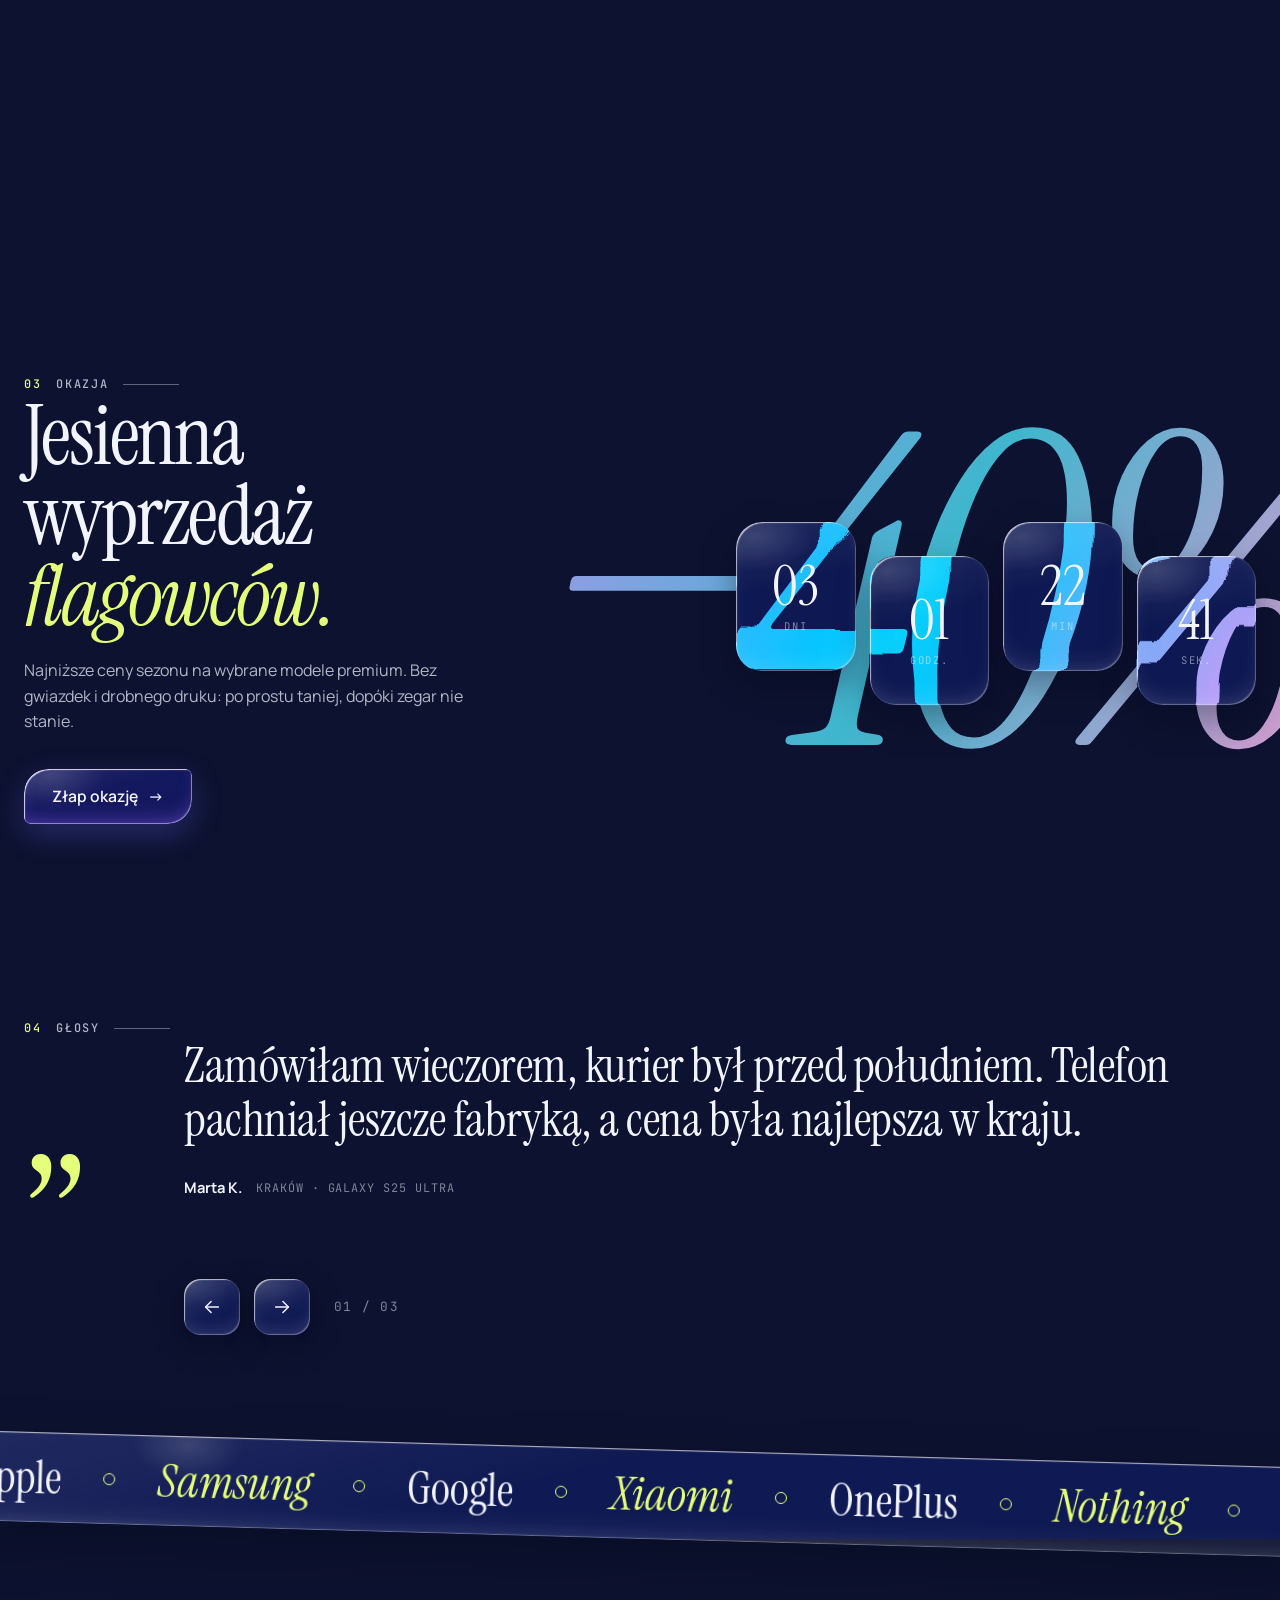
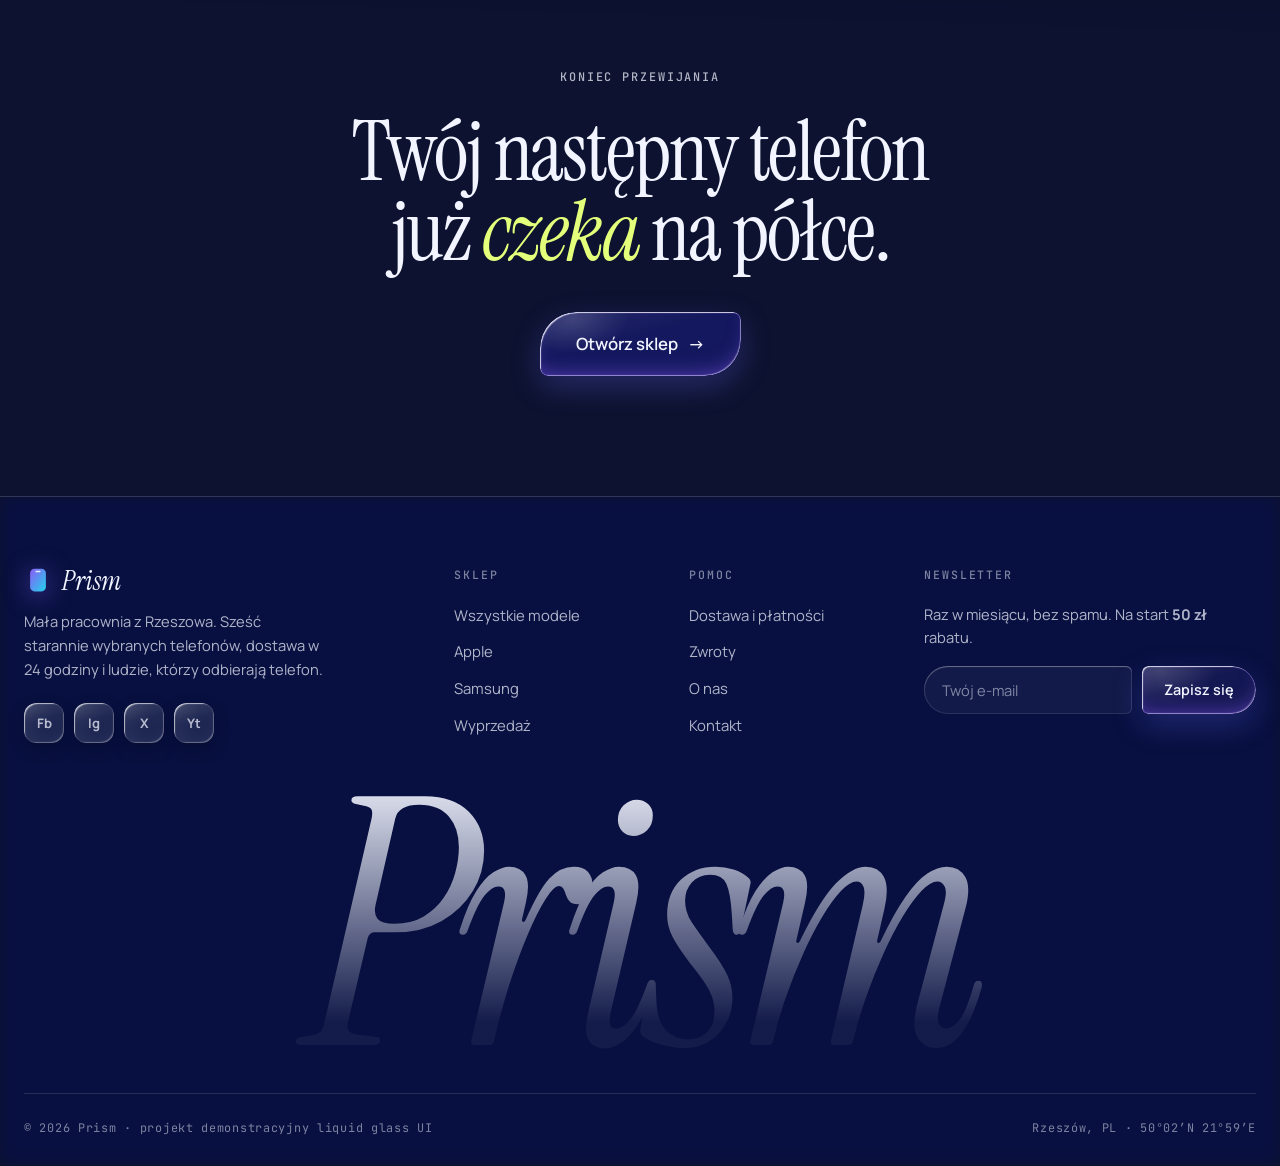
==== commit 08887be6: "Zastąp pauzy półpauzami Długie pauzy (—) w tytułach stron, etykietach, komunikatach i komentarzach z" ====
--- a/index.html
+++ b/index.html
@@ -3,8 +3,8 @@
 <head>
   <meta charset="UTF-8">
   <meta name="viewport" content="width=device-width, initial-scale=1">
-  <title data-i18n="meta.home.title">Prism — światło zamknięte w szkle</title>
-  <meta name="description" content="Prism — mała pracownia z Rzeszowa. Sześć starannie wybranych smartfonów, dostawa w 24 h, raty 0% i odkup starego telefonu." data-i18n-content="meta.home.desc">
+  <title data-i18n="meta.home.title">Prism – światło zamknięte w szkle</title>
+  <meta name="description" content="Prism – mała pracownia z Rzeszowa. Sześć starannie wybranych smartfonów, dostawa w 24 h, raty 0% i odkup starego telefonu." data-i18n-content="meta.home.desc">
   <link rel="icon" href="data:image/svg+xml,%3Csvg xmlns='http://www.w3.org/2000/svg' viewBox='0 0 64 64'%3E%3Cdefs%3E%3ClinearGradient id='g' x1='0' y1='0' x2='1' y2='1'%3E%3Cstop offset='0' stop-color='%238b5cf6'/%3E%3Cstop offset='1' stop-color='%2322d3ee'/%3E%3C/linearGradient%3E%3C/defs%3E%3Crect x='14' y='6' width='36' height='52' rx='10' fill='url(%23g)'/%3E%3Crect x='26' y='11' width='12' height='3' rx='1.5' fill='rgba(255,255,255,.85)'/%3E%3C/svg%3E">
   <link rel="preconnect" href="https://fonts.googleapis.com">
   <link rel="preconnect" href="https://fonts.gstatic.com" crossorigin>
@@ -25,7 +25,7 @@
     <div class="orb orb-4"></div>
   </div>
 
-  <!-- Filtr SVG — refrakcja ciekłego szkła (feDisplacementMap zniekształca tło pod szkłem) -->
+  <!-- Filtr SVG – refrakcja ciekłego szkła (feDisplacementMap zniekształca tło pod szkłem) -->
   <svg class="lg-defs" width="0" height="0" aria-hidden="true" focusable="false">
     <defs>
       <linearGradient id="logo-g" x1="0" y1="0" x2="1" y2="1">
@@ -43,7 +43,7 @@
   <!-- ===== NAGŁÓWEK ===== -->
   <header class="site-header" id="siteHeader">
     <div class="header-inner glass">
-      <a class="logo" href="index.html" aria-label="Prism — strona główna" data-i18n-aria-label="nav.logo">
+      <a class="logo" href="index.html" aria-label="Prism – strona główna" data-i18n-aria-label="nav.logo">
         <svg class="logo-mark" viewBox="0 0 64 64" aria-hidden="true">
           <rect x="14" y="6" width="36" height="52" rx="10" fill="url(#logo-g)"/>
           <rect x="26" y="11" width="12" height="3" rx="1.5" fill="rgba(255,255,255,.85)"/>
--- a/styles.css
+++ b/styles.css
@@ -1,12 +1,12 @@
 /* ============================================================
-   PRISM — sklep z telefonami | LIQUID GLASS (styl iOS 26)
+   PRISM – sklep z telefonami | LIQUID GLASS (styl iOS 26)
    Szkło = 3 warstwy:
      ::before  → refrakcja tła (backdrop-filter + feDisplacementMap)
      ::after   → delikatny tint + świetlisty rant (rim light)
      treść     → normalny przepływ, ponad warstwami
 
    UWAGA: przodkowie elementów .glass nie mogą mieć opacity < 1,
-   filter ani mask — tworzą nowy „backdrop root” i szkło traci tło.
+   filter ani mask – tworzą nowy „backdrop root” i szkło traci tło.
    Dlatego wszystkie animacje wejścia opierają się na transform.
    ============================================================ */
 
@@ -85,7 +85,7 @@
 }
 
 /* ============================================================
-   TŁO — żywa „tapeta”: kolorowe kule + siatka punktów + ziarno
+   TŁO – żywa „tapeta”: kolorowe kule + siatka punktów + ziarno
    (im bogatsze tło, tym lepiej widać refrakcję szkła)
    ============================================================ */
 
@@ -101,7 +101,7 @@
 }
 
 .bg::after {
-  /* siatka punktów — przez soczewkę szkła pięknie faluje */
+  /* siatka punktów – przez soczewkę szkła pięknie faluje */
   content: "";
   position: absolute;
   inset: 0;
@@ -113,7 +113,7 @@
 }
 
 .bg::before {
-  /* ziarno filmowe — analogowa faktura zamiast sterylnego gradientu */
+  /* ziarno filmowe – analogowa faktura zamiast sterylnego gradientu */
   content: "";
   position: absolute;
   inset: -50%;
@@ -152,7 +152,7 @@
   to   { transform: translate(90px, 60px) scale(1.15); }
 }
 
-/* Olbrzymie konturowe słowa w tle sekcji — szkło nad nimi je załamuje */
+/* Olbrzymie konturowe słowa w tle sekcji – szkło nad nimi je załamuje */
 .ghost-word {
   position: absolute;
   z-index: -1;
@@ -168,7 +168,7 @@
 }
 
 /* ============================================================
-   LIQUID GLASS — rdzeń efektu
+   LIQUID GLASS – rdzeń efektu
    ============================================================ */
 
 .glass {
@@ -185,7 +185,7 @@
 }
 
 .glass::before {
-  /* warstwa refrakcji: bez rozmycia — tylko załamanie obrazu jak przez wodę.
+  /* warstwa refrakcji: bez rozmycia – tylko załamanie obrazu jak przez wodę.
      inset -12px daje filtrowi margines próbkowania tła poza elementem,
      a clip-path przycina wynik z powrotem do kształtu szkła.
      --lens ustawia JS: indywidualna soczewka kropli dla każdego elementu */
@@ -220,11 +220,11 @@
   transition: background .35s, box-shadow .35s;
 }
 
-/* wariant bez zniekształcenia — dla małych pigułek (lżejszy dla GPU) */
+/* wariant bez zniekształcenia – dla małych pigułek (lżejszy dla GPU) */
 .no-warp::before { filter: none; }
 
 /* ============================================================
-   KURTYNA — przejście między podstronami
+   KURTYNA – przejście między podstronami
    ============================================================ */
 
 .curtain {
@@ -284,7 +284,7 @@
 }
 
 /* ============================================================
-   KURSOR — mała kropla szkła sunąca za wskaźnikiem
+   KURSOR – mała kropla szkła sunąca za wskaźnikiem
    ============================================================ */
 
 .cursor-lens {
@@ -306,7 +306,7 @@
 }
 
 /* ============================================================
-   NAGŁÓWEK — szklana pastylka
+   NAGŁÓWEK – szklana pastylka
    ============================================================ */
 
 .site-header {
@@ -405,7 +405,7 @@
 
 .main-nav.blob-on .nav-blob { opacity: 1; }
 
-/* Wyszukiwarka — czysta szybka wewnątrz pastylki */
+/* Wyszukiwarka – czysta szybka wewnątrz pastylki */
 
 .search-box {
   display: flex;
@@ -452,7 +452,7 @@
 
 .search-box input::-webkit-search-cancel-button { -webkit-appearance: none; }
 
-/* Przełącznik języka — dwie litery, limonkowa kostka przelewa się między nimi */
+/* Przełącznik języka – dwie litery, limonkowa kostka przelewa się między nimi */
 
 .lang-switch {
   position: relative;
@@ -758,7 +758,7 @@
    ============================================================ */
 
 /* Kształty przycisków: --lg-r przyjmuje do czterech promieni (jak border-radius),
-   a clip-path warstwy refrakcji używa tej samej wartości — szkło zawsze
+   a clip-path warstwy refrakcji używa tej samej wartości – szkło zawsze
    pokrywa się z obrysem. Domyślnie „liść”: dwa przeciwległe rogi ostre. */
 .btn {
   --lg-r: 24px 6px 24px 6px;
@@ -872,13 +872,13 @@
 
 .round-btn:hover { --lg-tint: rgba(255, 255, 255, .08); }
 
-/* strzałki pierścienia — pionowe kapsuły po bokach karty */
+/* strzałki pierścienia – pionowe kapsuły po bokach karty */
 .ring-ui .round-btn { width: 54px; height: 92px; }
 
-/* nawigacja cytatów — kwadraty z miękkimi rogami */
+/* nawigacja cytatów – kwadraty z miękkimi rogami */
 .voice-nav .round-btn { --lg-r: 16px; width: 56px; height: 56px; }
 
-/* etykieta sekcji: „01 — Kolekcja” */
+/* etykieta sekcji: „01 – Kolekcja” */
 .label {
   display: inline-flex;
   align-items: center;
@@ -936,7 +936,7 @@
    ANIMACJE WEJŚCIA
    ============================================================ */
 
-/* bez animacji opacity — przezroczystość rodzica chwilowo
+/* bez animacji opacity – przezroczystość rodzica chwilowo
    wyłączałaby backdrop-filter szklanych dzieci (Chromium) */
 .reveal {
   transform: translateY(34px) scale(.985);
@@ -964,7 +964,7 @@
 .split.visible .sw-i { transform: none; }
 
 /* ============================================================
-   TAŚMA — przesuwający się pas haseł z ciekłego szkła
+   TAŚMA – przesuwający się pas haseł z ciekłego szkła
    ============================================================ */
 
 .marquee {
@@ -1012,7 +1012,7 @@
 }
 
 /* ============================================================
-   TELEFON 3D — warstwowa bryła w CSS (front, tył, rant z plastrów)
+   TELEFON 3D – warstwowa bryła w CSS (front, tył, rant z plastrów)
    ============================================================ */
 
 .phone3d {
@@ -1135,7 +1135,7 @@
   opacity: .55;
 }
 
-/* cień na „podłodze” — płaszczyzna położona pod bryłą, obraca się razem z nią */
+/* cień na „podłodze” – płaszczyzna położona pod bryłą, obraca się razem z nią */
 .ph-floor {
   position: absolute;
   left: 50%;
@@ -1148,7 +1148,7 @@
   pointer-events: none;
 }
 
-/* Zawartość ekranu — ekran blokady */
+/* Zawartość ekranu – ekran blokady */
 
 .screen-time {
   font-size: 3.4rem;
@@ -1266,7 +1266,7 @@
 }
 
 /* ============================================================
-   STRONA GŁÓWNA — HERO
+   STRONA GŁÓWNA – HERO
    ============================================================ */
 
 .hero {
@@ -1274,7 +1274,7 @@
   min-height: 80svh;
   display: flex;
   align-items: center;
-  padding: calc(var(--header-h) + 60px) 0 70px;
+  padding: calc(var(--header-h) + 60px) 0 100px;
 }
 
 .hero .ghost-word { right: -4vw; bottom: 2vh; }
@@ -1406,7 +1406,7 @@
 }
 
 /* ============================================================
-   STRONA GŁÓWNA — KARUZELA 3D (pierścień modeli)
+   STRONA GŁÓWNA – KARUZELA 3D (pierścień modeli)
    ============================================================ */
 
 .collection { position: relative; padding: 80px 0 50px; }
@@ -1418,7 +1418,7 @@
   --ph: 420px;
   position: relative;
   height: 640px;
-  /* scena na pełną szerokość okna — boczne telefony nie są ucinane do kolumny treści */
+  /* scena na pełną szerokość okna – boczne telefony nie są ucinane do kolumny treści */
   margin-inline: calc(50% - 50vw);
   overflow: hidden;
   display: grid;
@@ -1519,7 +1519,7 @@
 .ring-count b { color: var(--ink); font-weight: 400; font-size: 3rem; }
 
 /* ============================================================
-   STRONA GŁÓWNA — OPOWIEŚĆ (przyklejony telefon + rozdziały)
+   STRONA GŁÓWNA – OPOWIEŚĆ (przyklejony telefon + rozdziały)
    ============================================================ */
 
 .story { position: relative; height: 320vh; }
@@ -1710,7 +1710,7 @@
 }
 
 /* ============================================================
-   STRONA GŁÓWNA — OKAZJA (odliczanie nad olbrzymim −40%)
+   STRONA GŁÓWNA – OKAZJA (odliczanie nad olbrzymim −40%)
    ============================================================ */
 
 .deal { position: relative; padding: 100px 0; overflow: hidden; }
@@ -1774,7 +1774,7 @@
 .t-label { font-family: var(--mono); font-size: .66rem; letter-spacing: .16em; text-transform: uppercase; color: var(--faint); }
 
 /* ============================================================
-   STRONA GŁÓWNA — GŁOSY KLIENTÓW
+   STRONA GŁÓWNA – GŁOSY KLIENTÓW
    ============================================================ */
 
 .voices { position: relative; padding: 90px 0; }
@@ -1793,7 +1793,7 @@
   color: var(--lime);
 }
 
-.voice-list { position: relative; min-height: 340px; }
+.voice-list { position: relative; min-height: 220px; }
 
 .voice {
   position: absolute;
@@ -1844,7 +1844,7 @@
 }
 
 /* ============================================================
-   CTA — finał przed stopką
+   CTA – finał przed stopką
    ============================================================ */
 
 .finale {
@@ -1856,7 +1856,7 @@
 .finale .display { max-width: 980px; margin: 22px auto 40px; }
 
 /* ============================================================
-   PODSTRONY — wspólny nagłówek strony
+   PODSTRONY – wspólny nagłówek strony
    ============================================================ */
 
 .page-hero {
@@ -1989,6 +1989,7 @@
 }
 
 .products-grid {
+  --stagger: 46px;
   display: grid;
   grid-template-columns: repeat(auto-fill, minmax(300px, 1fr));
   gap: 28px;
@@ -2002,8 +2003,10 @@
   transition: transform .35s, box-shadow .35s;
 }
 
-.products-grid .product-card:nth-child(even) { margin-top: 46px; }
-.products-grid .product-card:nth-child(even).reveal:not(.visible) { transform: translateY(80px); }
+/* parzyste karty zsunięte w dół: translate przesuwa bez zmiany wysokości
+   (margin w siatce skracałby kartę), a większy odstęp rzędów robi im miejsce */
+.products-grid { row-gap: calc(28px + var(--stagger)); padding-bottom: var(--stagger); }
+.products-grid .product-card:nth-child(even) { translate: 0 var(--stagger); }
 
 .product-card:hover {
   --lg-tint: rgba(255, 255, 255, .06);
@@ -2433,7 +2436,7 @@
 
 .mf-title .r { display: block; text-align: right; }
 
-/* szklana rzeźba — tafle w 3D nad typografią, każda załamuje litery pod sobą */
+/* szklana rzeźba – tafle w 3D nad typografią, każda załamuje litery pod sobą */
 .panes {
   position: absolute;
   inset: 0;
@@ -3088,7 +3091,7 @@
 
   .footer-grid { grid-template-columns: 1fr 1fr; }
 
-  .products-grid .product-card:nth-child(even) { margin-top: 0; }
+  .products-grid { --stagger: 0px; }
 
   .pane-1 { left: -6%; }
   .pane-3 { right: -10%; }
@@ -3142,7 +3145,7 @@
 }
 
 /* ============================================================
-   FALLBACK — przeglądarki bez filtrów na backdropie (Firefox/Safari):
+   FALLBACK – przeglądarki bez filtrów na backdropie (Firefox/Safari):
    zniekształcenie znika, zostaje czyste szkło z blur + saturate
    ============================================================ */
 
@@ -3174,7 +3177,7 @@
 }
 
 /* ============================================================
-   Tekst w animacjach — bez zaznaczania i kopiowania
+   Tekst w animacjach – bez zaznaczania i kopiowania
    (zaznaczenie na ruchomych słowach wygląda jak usterka)
    ============================================================ */
 
